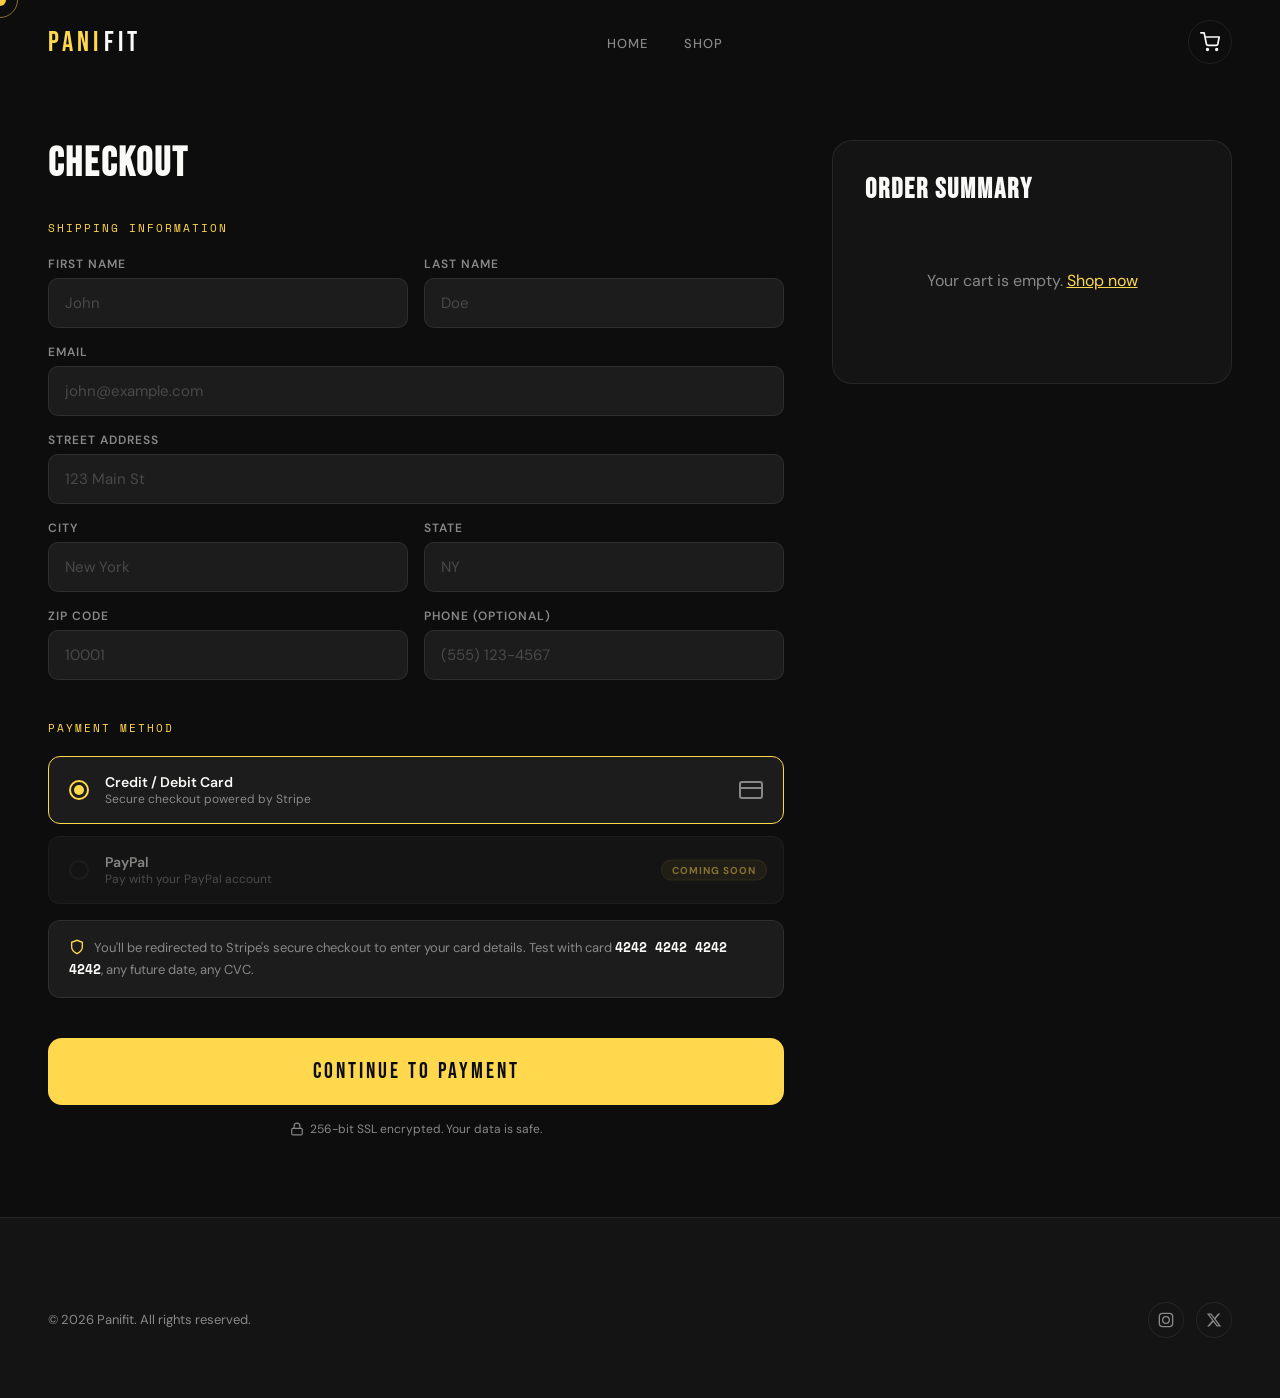
==== checkout.html @ b4289f9d "Commit" ====
<!DOCTYPE html>
<html lang="en">
<head>
  <meta charset="UTF-8" />
  <meta name="viewport" content="width=device-width, initial-scale=1.0" />
  <title>Checkout — Panifit</title>
  <link rel="stylesheet" href="style.css" />
  <link rel="icon" href="data:image/svg+xml,<svg xmlns='http://www.w3.org/2000/svg' viewBox='0 0 100 100'><rect x='15' y='15' width='70' height='70' rx='18' fill='%23FFD84D' opacity='0.9'/><rect x='25' y='25' width='50' height='50' rx='12' fill='none' stroke='white' stroke-width='3' opacity='0.5'/></svg>">
</head>
<body>

  <div class="cursor" id="cursor"></div>
  <div class="cursor-ring" id="cursorRing"></div>

  <!-- TOAST -->
  <div class="toast" id="toast">
    <svg viewBox="0 0 24 24" fill="none" stroke="currentColor" stroke-width="2" stroke-linecap="round"><path d="M20 6L9 17l-5-5"/></svg>
    <span id="toastMsg">Updated</span>
  </div>

  <!-- NAV -->
  <nav id="navbar" class="scrolled">
    <a class="nav-logo" href="index.html">PANI<span>FIT</span></a>
    <ul class="nav-links" id="navLinks">
      <li><a href="index.html">Home</a></li>
      <li><a href="products.html">Shop</a></li>
    </ul>
    <div class="nav-right">
      <button class="nav-cart-btn" onclick="toggleCart()" aria-label="Open cart">
        <svg viewBox="0 0 24 24" fill="none" stroke="currentColor" stroke-width="2" stroke-linecap="round" stroke-linejoin="round"><circle cx="9" cy="21" r="1"/><circle cx="20" cy="21" r="1"/><path d="M1 1h4l2.68 13.39a2 2 0 002 1.61h9.72a2 2 0 002-1.61L23 6H6"/></svg>
        <span class="nav-cart-count" id="cartCount">0</span>
      </button>
      <button class="nav-hamburger" onclick="toggleMenu()" aria-label="Toggle menu">
        <span></span><span></span><span></span>
      </button>
    </div>
  </nav>

  <!-- CART DRAWER -->
  <div class="cart-overlay" id="cartOverlay">
    <div class="cart-drawer" id="cartDrawer">
      <div class="cart-header">
        <h2>Your Cart</h2>
        <button class="cart-close" onclick="toggleCart()" aria-label="Close cart">&times;</button>
      </div>
      <div id="cartItems"></div>
      <div class="cart-footer" id="cartFooter"></div>
    </div>
  </div>

  <!-- CHECKOUT -->
  <div class="checkout-layout">
    <!-- LEFT: FORM -->
    <div class="checkout-form">
      <h2>Checkout</h2>

      <!-- Canceled notice -->
      <div id="cancelNotice" style="display:none; background:rgba(255,85,85,0.08); border:1px solid rgba(255,85,85,0.2); border-radius:12px; padding:16px 20px; margin-bottom:24px; color:#ff8888; font-size:14px;">
        Payment was canceled. You can try again below.
      </div>

      <form id="checkoutForm" onsubmit="handleCheckout(event)">
        <!-- SHIPPING INFO -->
        <div class="form-section">
          <div class="form-section-title">Shipping Information</div>
          <div class="form-row">
            <div class="form-group">
              <label for="firstName">First Name</label>
              <input type="text" id="firstName" name="firstName" required placeholder="John" />
            </div>
            <div class="form-group">
              <label for="lastName">Last Name</label>
              <input type="text" id="lastName" name="lastName" required placeholder="Doe" />
            </div>
          </div>
          <div class="form-row full">
            <div class="form-group">
              <label for="email">Email</label>
              <input type="email" id="email" name="email" required placeholder="john@example.com" />
            </div>
          </div>
          <div class="form-row full">
            <div class="form-group">
              <label for="address">Street Address</label>
              <input type="text" id="address" name="address" required placeholder="123 Main St" />
            </div>
          </div>
          <div class="form-row">
            <div class="form-group">
              <label for="city">City</label>
              <input type="text" id="city" name="city" required placeholder="New York" />
            </div>
            <div class="form-group">
              <label for="state">State</label>
              <input type="text" id="state" name="state" required placeholder="NY" />
            </div>
          </div>
          <div class="form-row">
            <div class="form-group">
              <label for="zip">ZIP Code</label>
              <input type="text" id="zip" name="zip" required placeholder="10001" pattern="[0-9]{5}" />
            </div>
            <div class="form-group">
              <label for="phone">Phone (Optional)</label>
              <input type="tel" id="phone" name="phone" placeholder="(555) 123-4567" />
            </div>
          </div>
        </div>

        <!-- PAYMENT METHOD -->
        <div class="form-section">
          <div class="form-section-title">Payment Method</div>
          <div class="payment-methods">
            <label class="payment-method active">
              <input type="radio" name="payment" value="stripe" checked />
              <div class="payment-radio"></div>
              <div>
                <div class="payment-method-label">Credit / Debit Card</div>
                <div class="payment-method-desc">Secure checkout powered by Stripe</div>
              </div>
              <svg style="margin-left:auto; width:24px; height:24px; color:var(--gray);" viewBox="0 0 24 24" fill="none" stroke="currentColor" stroke-width="2" stroke-linecap="round"><rect x="1" y="4" width="22" height="16" rx="2"/><path d="M1 10h22"/></svg>
            </label>
            <label class="payment-method" style="opacity:0.5; pointer-events:none;">
              <input type="radio" name="payment" value="paypal" disabled />
              <div class="payment-radio"></div>
              <div>
                <div class="payment-method-label">PayPal</div>
                <div class="payment-method-desc">Pay with your PayPal account</div>
              </div>
              <span class="payment-soon">COMING SOON</span>
            </label>
          </div>

          <div style="margin-top:16px; padding:16px 20px; background:var(--dark2); border:1px solid var(--border); border-radius:12px;">
            <p style="color:var(--gray); font-size:13px; line-height:1.6; margin:0;">
              <svg viewBox="0 0 24 24" fill="none" stroke="currentColor" stroke-width="2" style="width:16px; height:16px; vertical-align:-3px; margin-right:6px; color:var(--yellow);"><path d="M12 22s8-4 8-10V5l-8-3-8 3v7c0 6 8 10 8 10z"/></svg>
              You'll be redirected to Stripe's secure checkout to enter your card details. Test with card <strong style="color:var(--white); font-family:'Space Mono',monospace;">4242 4242 4242 4242</strong>, any future date, any CVC.
            </p>
          </div>

          <div id="checkout-error" style="color: #ff5555; font-size: 13px; margin-top: 12px; display:none;"></div>
        </div>

        <button type="submit" class="checkout-submit" id="submitBtn">
          <span>Continue to Payment</span>
          <div class="spinner"></div>
        </button>
        <p style="text-align:center; color:var(--gray); font-size:12px; margin-top:16px; display:flex; align-items:center; justify-content:center; gap:6px;">
          <svg viewBox="0 0 24 24" fill="none" stroke="currentColor" stroke-width="2" style="width:14px;height:14px;"><rect x="3" y="11" width="18" height="11" rx="2"/><path d="M7 11V7a5 5 0 0110 0v4"/></svg>
          256-bit SSL encrypted. Your data is safe.
        </p>
      </form>
    </div>

    <!-- RIGHT: ORDER SUMMARY -->
    <div class="order-summary" id="orderSummary">
      <h3>Order Summary</h3>
      <div id="summaryItems"></div>
      <div class="summary-totals" id="summaryTotals"></div>
    </div>
  </div>

  <!-- FOOTER -->
  <footer>
    <div class="footer-bottom" style="border-top:none;">
      <p>&copy; 2026 Panifit. All rights reserved.</p>
      <div class="footer-socials">
        <a href="#" aria-label="Instagram"><svg viewBox="0 0 24 24" fill="none" stroke="currentColor" stroke-width="2" stroke-linecap="round"><rect x="2" y="2" width="20" height="20" rx="5"/><circle cx="12" cy="12" r="5"/></svg></a>
        <a href="#" aria-label="X/Twitter"><svg viewBox="0 0 24 24" fill="currentColor"><path d="M18.244 2.25h3.308l-7.227 8.26 8.502 11.24H16.17l-5.214-6.817L4.99 21.75H1.68l7.73-8.835L1.254 2.25H8.08l4.713 6.231zm-1.161 17.52h1.833L7.084 4.126H5.117z"/></svg></a>
      </div>
    </div>
  </footer>

  <script src="app.js"></script>
  <script>
    // Show cancel notice if returned from Stripe
    if (new URLSearchParams(window.location.search).get('canceled') === '1') {
      document.getElementById('cancelNotice').style.display = 'block';
    }

    // ===== RENDER ORDER SUMMARY =====
    function renderOrderSummary() {
      const cart = getCart();
      const itemsEl = document.getElementById('summaryItems');
      const totalsEl = document.getElementById('summaryTotals');

      if (cart.length === 0) {
        itemsEl.innerHTML = '<p style="color:var(--gray); text-align:center; padding:40px 0;">Your cart is empty. <a href="products.html" style="color:var(--yellow);">Shop now</a></p>';
        totalsEl.innerHTML = '';
        return;
      }

      const cubeIcon = '<svg viewBox="0 0 24 24" fill="none" stroke="currentColor" stroke-width="2"><rect x="4" y="4" width="16" height="16" rx="4"/><path d="M4 12h16" opacity="0.3"/><path d="M12 4v16" opacity="0.3"/></svg>';

      itemsEl.innerHTML = cart.map(item => `
        <div class="summary-item">
          <div class="summary-item-img">${cubeIcon}</div>
          <div>
            <div class="summary-item-name">${item.name}</div>
            <div class="summary-item-detail">${item.detail} x${item.qty}</div>
          </div>
          <div class="summary-item-price">$${(item.price * item.qty).toFixed(2)}</div>
        </div>
      `).join('');

      const subtotal = cart.reduce((sum, item) => sum + item.price * item.qty, 0);
      const shipping = subtotal >= 30 ? 0 : 5.99;
      const total = subtotal + shipping;

      totalsEl.innerHTML = `
        <div class="summary-row">
          <span>Subtotal</span>
          <span>$${subtotal.toFixed(2)}</span>
        </div>
        <div class="summary-row">
          <span>Shipping</span>
          <span>${shipping === 0 ? 'FREE' : '$' + shipping.toFixed(2)}</span>
        </div>
        <div class="summary-row total">
          <span>Total</span>
          <span class="summary-row-value">$${total.toFixed(2)}</span>
        </div>
      `;
    }

    // ===== HANDLE CHECKOUT — Redirect to Stripe =====
    async function handleCheckout(e) {
      e.preventDefault();

      const cart = getCart();
      if (cart.length === 0) {
        showToast('Your cart is empty');
        return;
      }

      const btn = document.getElementById('submitBtn');
      const errorEl = document.getElementById('checkout-error');
      btn.disabled = true;
      btn.classList.add('loading');
      errorEl.style.display = 'none';

      const formData = {
        firstName: document.getElementById('firstName').value,
        lastName: document.getElementById('lastName').value,
        email: document.getElementById('email').value,
        address: document.getElementById('address').value,
        city: document.getElementById('city').value,
        state: document.getElementById('state').value,
        zip: document.getElementById('zip').value,
        phone: document.getElementById('phone').value,
        cart: cart
      };

      // Save shipping info for the success page
      localStorage.setItem('panifit_shipping', JSON.stringify(formData));

      try {
        const response = await fetch('api/create-checkout.php', {
          method: 'POST',
          headers: { 'Content-Type': 'application/json' },
          body: JSON.stringify(formData)
        });

        const data = await response.json();

        if (data.error) {
          errorEl.textContent = data.error;
          errorEl.style.display = 'block';
          btn.disabled = false;
          btn.classList.remove('loading');
          return;
        }

        if (data.url) {
          // Save order ID, then redirect to Stripe Checkout
          localStorage.setItem('panifit_pending_order', JSON.stringify({
            orderId: data.orderId,
            sessionId: data.sessionId,
            total: cart.reduce((s, i) => s + i.price * i.qty, 0),
          }));
          window.location.href = data.url;
        } else {
          throw new Error('No checkout URL returned');
        }
      } catch (err) {
        errorEl.textContent = 'Could not connect to payment server. Please try again.';
        errorEl.style.display = 'block';
        btn.disabled = false;
        btn.classList.remove('loading');
      }
    }

    // Init
    renderOrderSummary();
  </script>
</body>
</html>
---- style.css ----
@import url('https://fonts.googleapis.com/css2?family=Bebas+Neue&family=DM+Sans:ital,wght@0,300;0,400;0,500;0,700;1,300&family=Space+Mono:wght@400;700&display=swap');

:root {
  --yellow: #FFD84D;
  --yellow-dark: #e6c030;
  --yellow-glow: rgba(255, 216, 77, 0.3);
  --black: #0D0D0D;
  --dark: #141414;
  --dark2: #1c1c1c;
  --white: #FAFAF8;
  --green: #7CEB6F;
  --gray: #888;
  --border: rgba(255,255,255,0.08);
  --radius: 14px;
}

*, *::before, *::after { box-sizing: border-box; margin: 0; padding: 0; }
html { scroll-behavior: smooth; }

body {
  font-family: 'DM Sans', sans-serif;
  background: var(--black);
  color: var(--white);
  overflow-x: hidden;
  cursor: none;
}

a { cursor: none; }
button { cursor: none; }
input, select, textarea { cursor: none; }

/* ============ CUSTOM CURSOR ============ */
.cursor {
  position: fixed;
  width: 12px; height: 12px;
  background: var(--yellow);
  border-radius: 50%;
  pointer-events: none;
  z-index: 99999;
  transform: translate(-50%, -50%);
  transition: width 0.2s, height 0.2s, opacity 0.2s;
  mix-blend-mode: difference;
}
.cursor-ring {
  position: fixed;
  width: 36px; height: 36px;
  border: 1.5px solid rgba(255, 216, 77, 0.5);
  border-radius: 50%;
  pointer-events: none;
  z-index: 99998;
  transform: translate(-50%, -50%);
  transition: all 0.12s ease;
}
body:hover .cursor { opacity: 1; }

/* ============ ICONS (SVG inline helper) ============ */
.icon {
  display: inline-flex;
  align-items: center;
  justify-content: center;
  flex-shrink: 0;
}
.icon svg {
  width: 100%;
  height: 100%;
}

/* ============ NAV ============ */
nav {
  position: fixed; top: 0; left: 0; right: 0;
  z-index: 1000;
  padding: 20px 48px;
  display: flex; align-items: center; justify-content: space-between;
  border-bottom: 1px solid transparent;
  transition: all 0.4s ease;
}
nav.scrolled {
  background: rgba(13,13,13,0.92);
  backdrop-filter: blur(20px);
  border-bottom-color: var(--border);
}
.nav-logo {
  font-family: 'Bebas Neue', sans-serif;
  font-size: 28px;
  letter-spacing: 4px;
  color: var(--yellow);
  text-decoration: none;
  display: flex;
  align-items: center;
  gap: 2px;
}
.nav-logo span { color: var(--white); }
.nav-links { display: flex; gap: 36px; list-style: none; align-items: center; }
.nav-links a {
  color: var(--gray);
  text-decoration: none;
  font-size: 13px;
  font-weight: 500;
  letter-spacing: 1px;
  text-transform: uppercase;
  transition: color 0.2s;
}
.nav-links a:hover { color: var(--white); }
.nav-cta {
  background: var(--yellow) !important;
  color: var(--black) !important;
  padding: 10px 24px !important;
  border-radius: 100px;
  font-weight: 700 !important;
  transition: background 0.2s, transform 0.2s !important;
}
.nav-cta:hover { background: var(--yellow-dark) !important; transform: scale(1.04); }
.nav-hamburger { display: none; flex-direction: column; gap: 5px; cursor: none; background: none; border: none; padding: 8px; }
.nav-hamburger span { display: block; width: 24px; height: 2px; background: var(--white); transition: 0.3s; }
.nav-right { display: flex; align-items: center; gap: 16px; }
.nav-cart-btn {
  position: relative;
  background: none;
  border: 1px solid var(--border);
  color: var(--white);
  width: 44px; height: 44px;
  border-radius: 50%;
  display: flex; align-items: center; justify-content: center;
  transition: all 0.2s;
}
.nav-cart-btn:hover { border-color: var(--yellow); color: var(--yellow); }
.nav-cart-btn svg { width: 20px; height: 20px; }
.nav-cart-count {
  position: absolute; top: -4px; right: -4px;
  width: 18px; height: 18px;
  background: var(--yellow); color: var(--black);
  border-radius: 50%; font-size: 10px; font-weight: 700;
  display: none; align-items: center; justify-content: center;
}
.nav-cart-count.visible { display: flex; }

/* ============ BUTTONS ============ */
.btn-primary {
  display: inline-flex; align-items: center; gap: 10px;
  background: var(--yellow);
  color: var(--black);
  font-family: 'DM Sans', sans-serif;
  font-weight: 700; font-size: 15px;
  padding: 16px 36px;
  border-radius: 100px;
  text-decoration: none;
  border: none;
  transition: transform 0.2s, box-shadow 0.2s;
  box-shadow: 0 0 40px rgba(255,216,77,0.25);
  margin-bottom: 101px;
}
.btn-primary:hover { transform: translateY(-2px); box-shadow: 0 8px 50px rgba(255,216,77,0.4); }
.btn-secondary {
  display: inline-flex; align-items: center; gap: 10px;
  color: var(--white); font-weight: 500; font-size: 15px;
  text-decoration: none;
  transition: color 0.2s;
}
.btn-secondary:hover { color: var(--yellow); }
.btn-arrow { font-size: 18px; transition: transform 0.2s; }
.btn-primary:hover .btn-arrow { transform: translateX(4px); }

/* ============ HERO ============ */
.hero {
  min-height: 100vh;
  display: flex; align-items: center;
  padding: 120px 48px 80px;
  position: relative;
  overflow: hidden;
}
.hero-bg {
  position: absolute; inset: 0;
  background: radial-gradient(ellipse 60% 80% at 70% 50%, rgba(255,216,77,0.06) 0%, transparent 70%),
              radial-gradient(ellipse 40% 60% at 20% 80%, rgba(124,235,111,0.03) 0%, transparent 60%);
}
.hero-grid {
  position: absolute; inset: 0;
  background-image: linear-gradient(var(--border) 1px, transparent 1px),
                    linear-gradient(90deg, var(--border) 1px, transparent 1px);
  background-size: 60px 60px;
  opacity: 0.3;
}
.hero-content { position: relative; z-index: 2; max-width: 640px; }
.hero-tag {
  display: inline-flex; align-items: center; gap: 8px;
  background: rgba(255,216,77,0.08);
  border: 1px solid rgba(255,216,77,0.15);
  border-radius: 100px;
  padding: 6px 16px;
  font-size: 12px; font-weight: 700;
  letter-spacing: 2px; text-transform: uppercase;
  color: var(--yellow);
  margin-bottom: 32px;
  animation: fadeUp 0.8s ease both;
}
.hero-tag .pulse-dot {
  width: 6px; height: 6px; border-radius: 50%;
  background: var(--yellow);
  animation: pulse 2s infinite;
}

@keyframes pulse { 0%,100%{opacity:1;} 50%{opacity:0.3;} }
@keyframes fadeUp { from{opacity:0;transform:translateY(30px);} to{opacity:1;transform:translateY(0);} }
@keyframes fadeIn { from{opacity:0;} to{opacity:1;} }

.hero h1 {
  font-family: 'Bebas Neue', sans-serif;
  font-size: clamp(72px, 9vw, 140px);
  line-height: 0.9;
  letter-spacing: 2px;
  margin-bottom: 28px;
  animation: fadeUp 0.8s 0.1s ease both;
}
.hero h1 em { color: var(--yellow); font-style: normal; }
.hero h1 .outline {
  -webkit-text-stroke: 2px var(--white);
  color: transparent;
}
.hero-sub {
  font-size: 17px; font-weight: 300; line-height: 1.7;
  color: rgba(250,250,248,0.6);
  max-width: 460px;
  margin-bottom: 44px;
  animation: fadeUp 0.8s 0.2s ease both;
}
.hero-actions {
  display: flex; align-items: center; gap: 20px; flex-wrap: wrap;
  animation: fadeUp 0.8s 0.3s ease both;
}

/* ============ HERO 3D SCENE (RIGHT SIDE) ============ */
.hero-scene {
  position: absolute; right: 0; top: 50%; transform: translateY(-50%);
  width: 50%; height: 100%;
  display: flex; align-items: center; justify-content: center;
  perspective: 900px;
  animation: fadeIn 1s 0.3s ease both;
}

.scene-glow {
  position: absolute;
  width: 500px; height: 500px;
  border-radius: 50%;
  background: radial-gradient(circle, rgba(255,216,77,0.15) 0%, rgba(255,216,77,0.05) 40%, transparent 70%);
  animation: glowPulse 4s ease-in-out infinite;
  filter: blur(40px);
}
@keyframes glowPulse { 0%,100%{transform:scale(1);opacity:1;} 50%{transform:scale(1.15);opacity:0.6;} }

.scene-glow-ring {
  position: absolute;
  width: 380px; height: 380px;
  border-radius: 50%;
  border: 1px solid rgba(255,216,77,0.08);
  animation: ringExpand 4s ease-in-out infinite;
}
.scene-glow-ring:nth-child(2) { width: 480px; height: 480px; animation-delay: 1s; }
.scene-glow-ring:nth-child(3) { width: 560px; height: 560px; animation-delay: 2s; }
@keyframes ringExpand {
  0%,100% { transform: scale(0.95); opacity: 0.5; }
  50% { transform: scale(1.05); opacity: 0.15; }
}

.cube-anchor {
  position: relative;
  width: 240px; height: 240px;
  transform-style: preserve-3d;
  animation: cubeFloat 5s ease-in-out infinite;
}
@keyframes cubeFloat {
  0%,100% { transform: translateY(0); }
  50% { transform: translateY(-24px); }
}

.cube-3d {
  width: 100%; height: 100%;
  position: relative;
  transform-style: preserve-3d;
  animation: cubeSpin 24s linear infinite;
}
@keyframes cubeSpin {
  from { transform: rotateX(-18deg) rotateY(0deg); }
  to   { transform: rotateX(-18deg) rotateY(360deg); }
}

.cube-face {
  position: absolute;
  width: 240px; height: 240px;
  border: 1px solid rgba(255,216,77,0.2);
  background: linear-gradient(135deg, rgba(255,216,77,0.08), rgba(255,216,77,0.02));
  backdrop-filter: blur(2px);
}
.cube-face::after {
  content: '';
  position: absolute; inset: 0;
  background: linear-gradient(135deg, rgba(255,255,255,0.08) 0%, transparent 60%);
}
.face-front  { transform: translateZ(120px); }
.face-back   { transform: translateZ(-120px) rotateY(180deg); }
.face-right  { transform: translateX(120px) rotateY(90deg); }
.face-left   { transform: translateX(-120px) rotateY(-90deg); }
.face-top    { transform: translateY(-120px) rotateX(90deg); }
.face-bottom { transform: translateY(120px) rotateX(-90deg); }

/* Lemon slice inside the 3D cube */
.cube-inner-lemon {
  position: absolute;
  top: 50%; left: 50%;
  transform: translate(-50%, -50%);
  width: 110px; height: 110px;
  filter: drop-shadow(0 0 30px rgba(255,216,77,0.5));
  animation: counterSpin 24s linear infinite, slicePulse 3s ease-in-out infinite;
}
@keyframes counterSpin {
  from { transform: translate(-50%,-50%) rotateY(0deg) rotateX(18deg); }
  to   { transform: translate(-50%,-50%) rotateY(-360deg) rotateX(18deg); }
}
@keyframes slicePulse {
  0%,100% { filter: drop-shadow(0 0 30px rgba(255,216,77,0.5)); }
  50%     { filter: drop-shadow(0 0 50px rgba(255,216,77,0.8)) brightness(1.1); }
}
.cube-inner-lemon svg { width: 100%; height: 100%; }

/* Condensation droplets on cube surface */
.cube-droplets {
  position: absolute;
  inset: 0;
  pointer-events: none;
  animation: counterSpin 24s linear infinite;
}
.cube-drop {
  position: absolute;
  width: 4px; height: 6px;
  background: rgba(255,255,255,0.35);
  border-radius: 50% 50% 50% 50% / 40% 40% 60% 60%;
  animation: dropSlide 4s ease-in infinite;
}
.cd-1 { top: 25%; left: 30%; animation-delay: 0s; width: 3px; height: 5px; }
.cd-2 { top: 15%; left: 55%; animation-delay: 1.2s; }
.cd-3 { top: 20%; right: 30%; animation-delay: 2.5s; width: 3px; height: 4px; }
.cd-4 { top: 35%; left: 40%; animation-delay: 0.8s; width: 5px; height: 7px; }
.cd-5 { top: 10%; left: 65%; animation-delay: 3s; width: 3px; height: 5px; }
.cd-6 { top: 30%; right: 25%; animation-delay: 1.8s; width: 2px; height: 4px; }
.cd-7 { top: 18%; left: 45%; animation-delay: 3.5s; }
@keyframes dropSlide {
  0%   { transform: translateY(0) scaleY(1); opacity: 0; }
  10%  { opacity: 0.6; }
  70%  { opacity: 0.4; transform: translateY(80px) scaleY(1.4); }
  85%  { opacity: 0.15; transform: translateY(100px) scaleY(0.8); }
  100% { opacity: 0; transform: translateY(110px) scaleY(0.5); }
}

/* Frost shimmer on cube edges */
.cube-frost {
  position: absolute;
  background: linear-gradient(90deg, transparent, rgba(255,255,255,0.12), rgba(255,255,255,0.03), transparent);
  pointer-events: none;
  animation: frostShimmer 5s ease-in-out infinite;
}
.frost-top {
  top: -2px; left: 10%; right: 10%; height: 3px;
  border-radius: 2px;
}
.frost-right {
  top: 10%; right: -2px; bottom: 10%; width: 3px;
  background: linear-gradient(180deg, transparent, rgba(255,255,255,0.1), rgba(255,255,255,0.03), transparent);
  border-radius: 2px;
  animation-delay: 2.5s;
}
@keyframes frostShimmer {
  0%,100% { opacity: 0.4; }
  50%     { opacity: 1; }
}

/* Floating mini cubes */
.float-cube {
  position: absolute;
  border: 1px solid rgba(255,216,77,0.18);
  background: linear-gradient(135deg, rgba(255,216,77,0.06), rgba(255,216,77,0.02));
  backdrop-filter: blur(1px);
  overflow: hidden;
}
.fc-inner-slice {
  position: absolute; inset: 20%;
  border-radius: 50%;
  border: 1px solid rgba(255,216,77,0.25);
  background: rgba(255,216,77,0.06);
}
.fc-inner-slice::before {
  content: '';
  position: absolute;
  top: 50%; left: 50%;
  width: 1px; height: 100%;
  background: rgba(255,216,77,0.2);
  transform: translate(-50%, -50%);
}
.fc-inner-slice::after {
  content: '';
  position: absolute;
  top: 50%; left: 50%;
  width: 100%; height: 1px;
  background: rgba(255,216,77,0.2);
  transform: translate(-50%, -50%);
}
.fc-1 {
  width: 50px; height: 50px; border-radius: 10px;
  top: 8%; right: 12%;
  animation: floatA 7s ease-in-out infinite;
}
.fc-2 {
  width: 35px; height: 35px; border-radius: 8px;
  bottom: 18%; left: 8%;
  animation: floatB 9s ease-in-out infinite;
}
.fc-3 {
  width: 28px; height: 28px; border-radius: 6px;
  top: 55%; right: 5%;
  animation: floatC 6s ease-in-out infinite;
}
.fc-4 {
  width: 20px; height: 20px; border-radius: 5px;
  top: 20%; left: 18%;
  animation: floatA 8s ease-in-out infinite reverse;
}
@keyframes floatA { 0%,100%{transform:translateY(0) rotate(12deg);} 50%{transform:translateY(-30px) rotate(-5deg);} }
@keyframes floatB { 0%,100%{transform:translateY(0) rotate(-8deg);} 50%{transform:translateY(-20px) rotate(10deg);} }
@keyframes floatC { 0%,100%{transform:translateY(0) rotate(20deg);} 50%{transform:translateY(-15px) rotate(-3deg);} }

/* Juice drips falling from the cube */
.juice-drips {
  position: absolute;
  top: 55%; left: 40%; width: 20%;
  pointer-events: none;
}
.juice-drip {
  position: absolute;
  width: 6px;
  background: linear-gradient(180deg, rgba(255,216,77,0.6), rgba(255,216,77,0.1));
  border-radius: 0 0 50% 50%;
  animation: juiceFall 3.5s ease-in infinite;
}
.jd-1 { left: 20%; height: 20px; animation-delay: 0s; }
.jd-2 { left: 55%; height: 14px; animation-delay: 1.2s; width: 4px; }
.jd-3 { left: 80%; height: 10px; animation-delay: 2.4s; width: 5px; }
@keyframes juiceFall {
  0%   { transform: translateY(0) scaleY(0.5); opacity: 0; }
  10%  { transform: translateY(0) scaleY(1); opacity: 0.8; }
  60%  { opacity: 0.5; }
  100% { transform: translateY(140px) scaleY(1.5); opacity: 0; }
}

/* Particles */
.scene-particles {
  position: absolute; inset: 0;
  pointer-events: none;
}
.s-particle {
  position: absolute;
  width: 4px; height: 4px;
  background: var(--yellow);
  border-radius: 50%;
  opacity: 0;
  animation: particleRise 4s ease-in infinite;
}
.s-particle:nth-child(1) { left: 35%; bottom: 10%; animation-delay: 0s; }
.s-particle:nth-child(2) { left: 50%; bottom: 5%; animation-delay: 0.8s; width: 3px; height: 3px; }
.s-particle:nth-child(3) { left: 65%; bottom: 12%; animation-delay: 1.6s; }
.s-particle:nth-child(4) { left: 40%; bottom: 8%; animation-delay: 2.4s; width: 2px; height: 2px; }
.s-particle:nth-child(5) { left: 58%; bottom: 15%; animation-delay: 3.2s; width: 3px; height: 3px; }
.s-particle:nth-child(6) { left: 45%; bottom: 6%; animation-delay: 1.2s; width: 5px; height: 5px; }
.s-particle:nth-child(7) { left: 55%; bottom: 18%; animation-delay: 2s; }
.s-particle:nth-child(8) { left: 38%; bottom: 3%; animation-delay: 0.4s; width: 2px; height: 2px; }
@keyframes particleRise {
  0%   { transform: translateY(0) scale(0); opacity: 0; }
  10%  { opacity: 0.8; transform: translateY(0) scale(1); }
  90%  { opacity: 0.2; }
  100% { transform: translateY(-300px) scale(0.5); opacity: 0; }
}

/* Scan lines */
.scene-scanline {
  position: absolute;
  width: 300px; height: 1px;
  background: linear-gradient(90deg, transparent, rgba(255,216,77,0.15), transparent);
  left: 50%; transform: translateX(-50%);
  animation: scanMove 6s ease-in-out infinite;
}
.scene-scanline:nth-child(1) { animation-delay: 0s; }
.scene-scanline:nth-child(2) { animation-delay: 3s; }
@keyframes scanMove {
  0%   { top: 20%; opacity: 0; }
  20%  { opacity: 0.6; }
  80%  { opacity: 0.6; }
  100% { top: 80%; opacity: 0; }
}

/* Hero stats */
.hero-stats {
  position: absolute; bottom: 48px; left: 48px; right: 48px;
  display: flex; gap: 48px;
  animation: fadeUp 0.8s 0.5s ease both;
  z-index: 2;
}
.stat { border-left: 1px solid var(--border); padding-left: 24px; }
.stat-num { font-family: 'Bebas Neue', sans-serif; font-size: 36px; color: var(--yellow); letter-spacing: 2px; }
.stat-label { font-size: 12px; color: var(--gray); letter-spacing: 1px; text-transform: uppercase; }

/* ============ SECTION COMMONS ============ */
section { padding: 120px 48px; }
.section-tag {
  font-family: 'Space Mono', monospace;
  font-size: 11px; letter-spacing: 3px; text-transform: uppercase;
  color: var(--yellow); margin-bottom: 16px;
}
.section-title {
  font-family: 'Bebas Neue', sans-serif;
  font-size: clamp(48px, 6vw, 80px);
  line-height: 1; letter-spacing: 1px;
  margin-bottom: 20px;
}
.section-sub { font-size: 16px; color: var(--gray); line-height: 1.7; max-width: 480px; }

/* ============ MARQUEE ============ */
.marquee-section {
  padding: 0;
  border-top: 1px solid var(--border);
  border-bottom: 1px solid var(--border);
  overflow: hidden;
  background: var(--dark);
}
.marquee-track {
  display: flex; gap: 0;
  animation: marquee 25s linear infinite;
  width: max-content;
}
.marquee-item {
  display: flex; align-items: center; gap: 16px;
  padding: 18px 44px;
  font-family: 'Bebas Neue', sans-serif;
  font-size: 18px; letter-spacing: 3px;
  color: var(--gray);
  border-right: 1px solid var(--border);
  white-space: nowrap;
}
.marquee-item .m-icon { width: 18px; height: 18px; color: var(--yellow); flex-shrink: 0; }
.marquee-item span { color: var(--yellow); }
@keyframes marquee { from{transform:translateX(0);} to{transform:translateX(-50%);} }

/* ============ EXPLAIN SECTION ============ */
.explain-grid {
  display: grid; grid-template-columns: 1fr 1fr;
  gap: 80px; align-items: center;
}
.explain-visual {
  position: relative; height: 500px;
  border-radius: 24px; overflow: hidden;
  background: linear-gradient(145deg, var(--dark2), var(--dark));
  border: 1px solid var(--border);
}
.explain-cube-scene {
  position: absolute; inset: 0;
  display: flex; align-items: center; justify-content: center;
  perspective: 600px;
}
.explain-cube {
  width: 160px; height: 160px;
  border-radius: 28px;
  background: linear-gradient(135deg, rgba(255,216,77,0.9), rgba(255,200,30,0.7));
  box-shadow: 0 40px 80px rgba(255,216,77,0.25), inset 0 0 40px rgba(255,255,255,0.2);
  position: relative;
  animation: cubeFloat 4s ease-in-out infinite;
  display: flex; align-items: center; justify-content: center;
}
.explain-cube svg { width: 60px; height: 60px; color: var(--black); opacity: 0.7; }
.explain-cube::before {
  content: '';
  position: absolute; inset: 14px;
  border-radius: 18px;
  border: 1px solid rgba(255,255,255,0.4);
  background: linear-gradient(135deg, rgba(255,255,255,0.3), transparent 60%);
}
.explain-drops {
  position: absolute; bottom: 40px; left: 50%; transform: translateX(-50%);
  display: flex; gap: 8px;
}
.drop {
  width: 12px; height: 16px;
  background: rgba(255,216,77,0.5);
  border-radius: 50% 50% 50% 50% / 60% 60% 40% 40%;
  animation: drip 2s ease-in-out infinite;
}
.drop:nth-child(2) { animation-delay: 0.3s; }
.drop:nth-child(3) { animation-delay: 0.6s; }
@keyframes drip { 0%,100%{transform:scaleY(1);opacity:0.5;} 50%{transform:scaleY(1.3);opacity:1;} }
.explain-label {
  position: absolute; top: 24px; left: 24px;
  background: rgba(255,216,77,0.08);
  border: 1px solid rgba(255,216,77,0.15);
  padding: 8px 16px; border-radius: 100px;
  font-size: 12px; font-weight: 700; color: var(--yellow);
  letter-spacing: 1px;
}
.explain-features { list-style: none; margin-top: 40px; }
.explain-features li {
  display: flex; align-items: flex-start; gap: 16px;
  padding: 20px 0;
  border-bottom: 1px solid var(--border);
}
.explain-features li:last-child { border-bottom: none; }
.feat-icon {
  width: 40px; height: 40px; border-radius: 12px;
  background: rgba(255,216,77,0.08);
  display: flex; align-items: center; justify-content: center;
  flex-shrink: 0;
  color: var(--yellow);
}
.feat-icon svg { width: 20px; height: 20px; }
.feat-title { font-weight: 700; font-size: 15px; margin-bottom: 4px; }
.feat-desc { font-size: 13px; color: var(--gray); line-height: 1.5; }

/* ============ HOW IT WORKS ============ */
.how-section { background: var(--dark); }
.steps-grid {
  display: grid; grid-template-columns: repeat(3, 1fr);
  gap: 2px; margin-top: 72px;
}
.step {
  padding: 48px 40px;
  background: var(--dark2);
  position: relative; overflow: hidden;
  transition: background 0.3s;
}
.step:hover { background: #222; }
.step-num {
  font-family: 'Bebas Neue', sans-serif;
  font-size: 100px;
  color: rgba(255,216,77,0.06);
  position: absolute; top: -10px; right: 20px;
  line-height: 1;
  transition: color 0.3s;
}
.step:hover .step-num { color: rgba(255,216,77,0.1); }
.step-icon { width: 48px; height: 48px; margin-bottom: 24px; color: var(--yellow); }
.step-icon svg { width: 100%; height: 100%; }
.step-title { font-family: 'Bebas Neue', sans-serif; font-size: 32px; letter-spacing: 1px; margin-bottom: 12px; }
.step-desc { font-size: 14px; color: var(--gray); line-height: 1.7; }
.step-connector {
  position: absolute; right: -1px; top: 50%;
  width: 20px; height: 2px;
  background: var(--yellow);
  transform: translateY(-50%);
}

/* ============ BENEFITS ============ */
.benefits-grid {
  display: grid; grid-template-columns: repeat(2, 1fr);
  gap: 24px; margin-top: 72px;
}
.benefit-card {
  padding: 40px;
  border: 1px solid var(--border);
  border-radius: 20px;
  background: var(--dark);
  position: relative; overflow: hidden;
  transition: border-color 0.3s, transform 0.3s;
}
.benefit-card:hover { border-color: rgba(255,216,77,0.25); transform: translateY(-4px); }
.benefit-card::before {
  content: '';
  position: absolute; top: 0; left: 0; right: 0; height: 2px;
  background: linear-gradient(90deg, var(--yellow), transparent);
  opacity: 0; transition: opacity 0.3s;
}
.benefit-card:hover::before { opacity: 1; }
.benefit-icon { width: 40px; height: 40px; margin-bottom: 20px; color: var(--yellow); }
.benefit-icon svg { width: 100%; height: 100%; }
.benefit-title { font-family: 'Bebas Neue', sans-serif; font-size: 28px; letter-spacing: 1px; margin-bottom: 10px; }
.benefit-desc { font-size: 14px; color: var(--gray); line-height: 1.7; }
.benefit-badge {
  position: absolute; top: 24px; right: 24px;
  background: rgba(124,235,111,0.08);
  border: 1px solid rgba(124,235,111,0.15);
  color: var(--green);
  font-size: 11px; font-weight: 700;
  padding: 4px 12px; border-radius: 100px; letter-spacing: 1px;
}

/* ============ LIFESTYLE / AUDIENCE ============ */
.lifestyle-section {
  background: linear-gradient(180deg, var(--black) 0%, var(--dark) 100%);
  text-align: center;
}
.audience-grid {
  display: grid; grid-template-columns: repeat(4, 1fr);
  gap: 16px; margin-top: 72px;
}
.audience-card {
  padding: 32px 20px;
  border: 1px solid var(--border);
  border-radius: 16px;
  background: var(--dark2);
  text-align: center;
  transition: all 0.3s;
}
.audience-card:hover {
  border-color: rgba(255,216,77,0.25);
  background: rgba(255,216,77,0.03);
  transform: translateY(-6px);
}
.audience-icon { width: 40px; height: 40px; margin: 0 auto 16px; color: var(--yellow); }
.audience-icon svg { width: 100%; height: 100%; }
.audience-label { font-weight: 600; font-size: 15px; }

/* ============ TESTIMONIALS ============ */
.testimonials-section { background: var(--dark); }
.testimonials-grid {
  display: grid; grid-template-columns: repeat(3, 1fr);
  gap: 24px; margin-top: 72px;
}
.testimonial {
  padding: 36px;
  border: 1px solid var(--border);
  border-radius: 20px;
  background: var(--dark2);
  transition: border-color 0.3s;
}
.testimonial:hover { border-color: rgba(255,216,77,0.15); }
.testimonial-stars { display: flex; gap: 2px; margin-bottom: 20px; color: var(--yellow); }
.testimonial-stars svg { width: 16px; height: 16px; }
.testimonial-text { font-size: 15px; line-height: 1.7; margin-bottom: 24px; color: rgba(250,250,248,0.85); }
.testimonial-author { display: flex; align-items: center; gap: 14px; }
.author-avatar {
  width: 44px; height: 44px; border-radius: 50%;
  background: linear-gradient(135deg, var(--yellow), var(--yellow-dark));
  display: flex; align-items: center; justify-content: center;
  font-weight: 700; font-size: 16px; color: var(--black);
}
.author-name { font-weight: 700; font-size: 14px; }
.author-role { font-size: 12px; color: var(--gray); }

/* ============ CTA SECTION ============ */
.cta-section {
  text-align: center;
  padding: 160px 48px;
  position: relative; overflow: hidden;
}
.cta-section::before {
  content: '';
  position: absolute; inset: 0;
  background: radial-gradient(ellipse 60% 80% at 50% 50%, rgba(255,216,77,0.06) 0%, transparent 70%);
}
.cta-section .section-title { font-size: clamp(60px, 8vw, 110px); }
.cta-section .section-title em { color: var(--yellow); font-style: normal; }
.cta-section .section-sub { max-width: 520px; margin: 0 auto 48px; text-align: center; }
.cta-actions { display: flex; justify-content: center; gap: 20px; flex-wrap: wrap; }

/* ============ FAQ ============ */
.faq-section { background: var(--dark); }
.faq-grid { max-width: 720px; margin-top: 48px; }
.faq-item {
  border-bottom: 1px solid var(--border);
}
.faq-question {
  width: 100%;
  padding: 24px 0;
  display: flex; align-items: center; justify-content: space-between;
  background: none; border: none;
  color: var(--white);
  font-family: 'DM Sans', sans-serif;
  font-size: 16px; font-weight: 600;
  text-align: left;
  transition: color 0.2s;
}
.faq-question:hover { color: var(--yellow); }
.faq-question .faq-toggle {
  width: 24px; height: 24px;
  color: var(--gray);
  transition: transform 0.3s, color 0.3s;
  flex-shrink: 0;
}
.faq-item.open .faq-toggle { transform: rotate(45deg); color: var(--yellow); }
.faq-answer {
  max-height: 0; overflow: hidden;
  transition: max-height 0.3s ease, padding 0.3s ease;
}
.faq-item.open .faq-answer { max-height: 200px; padding-bottom: 24px; }
.faq-answer p { font-size: 14px; color: var(--gray); line-height: 1.7; }

/* ============ FOOTER ============ */
footer {
  padding: 60px 48px;
  border-top: 1px solid var(--border);
  background: var(--dark);
}
.footer-grid {
  display: grid; grid-template-columns: 2fr 1fr 1fr 1fr;
  gap: 48px; margin-bottom: 48px;
}
.footer-brand-desc { color: var(--gray); font-size: 14px; line-height: 1.7; margin-top: 16px; max-width: 280px; }
.footer-heading { font-family: 'Space Mono', monospace; font-size: 11px; letter-spacing: 2px; text-transform: uppercase; color: var(--yellow); margin-bottom: 20px; }
.footer-links { list-style: none; }
.footer-links li { margin-bottom: 12px; }
.footer-links a { color: var(--gray); text-decoration: none; font-size: 14px; transition: color 0.2s; }
.footer-links a:hover { color: var(--white); }
.footer-bottom {
  display: flex; align-items: center; justify-content: space-between;
  border-top: 1px solid var(--border); padding-top: 24px;
}
.footer-bottom p { font-size: 13px; color: var(--gray); }
.footer-socials { display: flex; gap: 12px; }
.footer-socials a {
  width: 36px; height: 36px; border-radius: 50%;
  border: 1px solid var(--border);
  display: flex; align-items: center; justify-content: center;
  color: var(--gray); text-decoration: none;
  transition: all 0.2s;
}
.footer-socials a:hover { border-color: var(--yellow); color: var(--yellow); }
.footer-socials a svg { width: 16px; height: 16px; }

/* ============ PRODUCTS PAGE ============ */
.page-header {
  padding: 140px 48px 60px;
  text-align: center;
  position: relative;
}
.page-header::before {
  content: '';
  position: absolute; inset: 0;
  background: radial-gradient(ellipse 50% 70% at 50% 80%, rgba(255,216,77,0.05) 0%, transparent 70%);
}

.product-filters {
  display: flex; justify-content: center; gap: 8px;
  margin-bottom: 48px;
}
.filter-btn {
  padding: 10px 24px;
  border: 1px solid var(--border);
  border-radius: 100px;
  background: transparent;
  color: var(--gray);
  font-family: 'DM Sans', sans-serif;
  font-size: 13px; font-weight: 600;
  letter-spacing: 1px; text-transform: uppercase;
  transition: all 0.2s;
}
.filter-btn:hover { border-color: rgba(255,216,77,0.3); color: var(--white); }
.filter-btn.active { background: var(--yellow); color: var(--black); border-color: var(--yellow); }

.products-grid {
  display: grid;
  grid-template-columns: repeat(auto-fill, minmax(300px, 1fr));
  gap: 24px;
  padding: 0 48px 120px;
}

.product-card {
  border: 1px solid var(--border);
  border-radius: 20px;
  background: var(--dark);
  overflow: hidden;
  transition: border-color 0.3s, transform 0.3s;
}
.product-card:hover { border-color: rgba(255,216,77,0.2); transform: translateY(-4px); }
.product-card-image {
  height: 220px;
  background: var(--dark2);
  display: flex; align-items: center; justify-content: center;
  position: relative;
  overflow: hidden;
}
.product-card-image::before {
  content: '';
  position: absolute; inset: 0;
  background: radial-gradient(circle at 50% 50%, rgba(255,216,77,0.08), transparent 60%);
}
.product-card-image .card-cube {
  width: 80px; height: 80px;
  border-radius: 18px;
  background: linear-gradient(135deg, rgba(255,216,77,0.85), rgba(255,200,30,0.65));
  box-shadow: 0 20px 50px rgba(255,216,77,0.2);
  display: flex; align-items: center; justify-content: center;
  animation: cubeFloat 4s ease-in-out infinite;
}
.product-card-image .card-cube svg { width: 36px; height: 36px; color: var(--black); opacity: 0.6; }
.product-card-badge {
  position: absolute; top: 16px; left: 16px;
  background: rgba(124,235,111,0.1);
  border: 1px solid rgba(124,235,111,0.2);
  color: var(--green);
  font-size: 10px; font-weight: 700;
  padding: 4px 10px; border-radius: 100px; letter-spacing: 1px;
}
.product-card-badge.sub-badge {
  background: rgba(255,216,77,0.1);
  border-color: rgba(255,216,77,0.2);
  color: var(--yellow);
}
.product-card-info { padding: 24px; }
.product-card-name { font-family: 'Bebas Neue', sans-serif; font-size: 24px; letter-spacing: 1px; margin-bottom: 4px; }
.product-card-desc { font-size: 13px; color: var(--gray); margin-bottom: 16px; line-height: 1.5; }
.product-card-bottom { display: flex; align-items: center; justify-content: space-between; }
.product-card-price { font-family: 'Bebas Neue', sans-serif; font-size: 28px; color: var(--yellow); letter-spacing: 1px; }
.product-card-price small { font-size: 13px; color: var(--gray); font-family: 'DM Sans', sans-serif; letter-spacing: 0; }
.card-add-btn {
  width: 44px; height: 44px;
  border-radius: 50%;
  background: var(--yellow);
  border: none;
  color: var(--black);
  display: flex; align-items: center; justify-content: center;
  transition: transform 0.2s, box-shadow 0.2s;
}
.card-add-btn:hover { transform: scale(1.1); box-shadow: 0 4px 20px rgba(255,216,77,0.4); }
.card-add-btn svg { width: 20px; height: 20px; }

/* Subscription toggle */
.sub-toggle-wrap {
  display: flex; align-items: center; justify-content: center; gap: 16px;
  margin-bottom: 12px;
}
.sub-toggle-label { font-size: 14px; color: var(--gray); }
.sub-toggle-label.active { color: var(--white); font-weight: 600; }
.sub-toggle {
  width: 52px; height: 28px;
  background: var(--dark2);
  border: 1px solid var(--border);
  border-radius: 100px;
  position: relative;
  transition: all 0.3s;
}
.sub-toggle::after {
  content: '';
  position: absolute; top: 3px; left: 3px;
  width: 20px; height: 20px;
  border-radius: 50%;
  background: var(--gray);
  transition: all 0.3s;
}
.sub-toggle.active { background: rgba(255,216,77,0.2); border-color: rgba(255,216,77,0.3); }
.sub-toggle.active::after { left: 27px; background: var(--yellow); }
.sub-save-badge {
  background: rgba(124,235,111,0.1);
  border: 1px solid rgba(124,235,111,0.15);
  color: var(--green);
  font-size: 11px; font-weight: 700;
  padding: 4px 10px; border-radius: 100px;
}

/* ============ CHECKOUT PAGE ============ */
.checkout-layout {
  display: grid;
  grid-template-columns: 1fr 400px;
  gap: 48px;
  padding: 140px 48px 80px;
  align-items: start;
}
.checkout-form h2 {
  font-family: 'Bebas Neue', sans-serif;
  font-size: 40px; letter-spacing: 2px;
  margin-bottom: 32px;
}
.form-section { margin-bottom: 40px; }
.form-section-title {
  font-family: 'Space Mono', monospace;
  font-size: 11px; letter-spacing: 2px; text-transform: uppercase;
  color: var(--yellow); margin-bottom: 20px;
}
.form-row { display: grid; grid-template-columns: 1fr 1fr; gap: 16px; margin-bottom: 16px; }
.form-row.full { grid-template-columns: 1fr; }
.form-group { display: flex; flex-direction: column; gap: 6px; }
.form-group label { font-size: 12px; color: var(--gray); font-weight: 600; letter-spacing: 1px; text-transform: uppercase; }
.form-group input,
.form-group select {
  padding: 14px 16px;
  background: var(--dark2);
  border: 1px solid var(--border);
  border-radius: 10px;
  color: var(--white);
  font-family: 'DM Sans', sans-serif;
  font-size: 15px;
  transition: border-color 0.2s;
  outline: none;
}
.form-group input:focus,
.form-group select:focus { border-color: var(--yellow); }
.form-group input::placeholder { color: rgba(255,255,255,0.2); }

.payment-methods { display: flex; flex-direction: column; gap: 12px; }
.payment-method {
  display: flex; align-items: center; gap: 16px;
  padding: 16px 20px;
  border: 1px solid var(--border);
  border-radius: 12px;
  background: var(--dark2);
  transition: border-color 0.2s;
  position: relative;
}
.payment-method.active { border-color: var(--yellow); }
.payment-method input[type="radio"] { display: none; }
.payment-radio {
  width: 20px; height: 20px;
  border-radius: 50%;
  border: 2px solid var(--border);
  display: flex; align-items: center; justify-content: center;
  flex-shrink: 0;
  transition: border-color 0.2s;
}
.payment-method.active .payment-radio { border-color: var(--yellow); }
.payment-radio::after {
  content: '';
  width: 10px; height: 10px;
  border-radius: 50%;
  background: var(--yellow);
  transform: scale(0);
  transition: transform 0.2s;
}
.payment-method.active .payment-radio::after { transform: scale(1); }
.payment-method-label { font-weight: 600; font-size: 14px; }
.payment-method-desc { font-size: 12px; color: var(--gray); }
.payment-soon {
  position: absolute; right: 16px; top: 50%; transform: translateY(-50%);
  background: rgba(255,216,77,0.1);
  border: 1px solid rgba(255,216,77,0.15);
  color: var(--yellow);
  font-size: 10px; font-weight: 700;
  padding: 3px 10px; border-radius: 100px; letter-spacing: 1px;
}

#stripe-card-element {
  padding: 16px;
  background: var(--dark2);
  border: 1px solid var(--border);
  border-radius: 10px;
  margin-top: 16px;
  transition: border-color 0.2s;
}
#stripe-card-element.StripeElement--focus { border-color: var(--yellow); }

.checkout-submit {
  width: 100%; padding: 20px;
  background: var(--yellow);
  color: var(--black);
  border: none; border-radius: 14px;
  font-family: 'Bebas Neue', sans-serif;
  font-size: 22px; letter-spacing: 3px;
  margin-top: 24px;
  transition: all 0.2s;
  display: flex; align-items: center; justify-content: center; gap: 10px;
}
.checkout-submit:hover { transform: translateY(-2px); box-shadow: 0 12px 40px rgba(255,216,77,0.4); }
.checkout-submit:disabled { opacity: 0.5; transform: none; box-shadow: none; }
.checkout-submit .spinner {
  width: 20px; height: 20px;
  border: 2px solid transparent;
  border-top-color: var(--black);
  border-radius: 50%;
  animation: spin 0.6s linear infinite;
  display: none;
}
.checkout-submit.loading .spinner { display: block; }
.checkout-submit.loading span { display: none; }
@keyframes spin { to { transform: rotate(360deg); } }

/* Order Summary Sidebar */
.order-summary {
  background: var(--dark);
  border: 1px solid var(--border);
  border-radius: 20px;
  padding: 32px;
  position: sticky;
  top: 120px;
}
.order-summary h3 {
  font-family: 'Bebas Neue', sans-serif;
  font-size: 28px; letter-spacing: 2px;
  margin-bottom: 24px;
}
.summary-item {
  display: flex; align-items: center; gap: 16px;
  padding: 16px 0;
  border-bottom: 1px solid var(--border);
}
.summary-item-img {
  width: 56px; height: 56px;
  border-radius: 10px;
  background: var(--dark2);
  border: 1px solid var(--border);
  display: flex; align-items: center; justify-content: center;
}
.summary-item-img svg { width: 24px; height: 24px; color: var(--yellow); }
.summary-item-name { font-weight: 600; font-size: 14px; }
.summary-item-detail { font-size: 12px; color: var(--gray); }
.summary-item-price { margin-left: auto; font-family: 'Bebas Neue', sans-serif; font-size: 20px; color: var(--yellow); }
.summary-totals { margin-top: 20px; }
.summary-row {
  display: flex; justify-content: space-between;
  padding: 8px 0;
  font-size: 14px; color: var(--gray);
}
.summary-row.total {
  border-top: 1px solid var(--border);
  margin-top: 12px; padding-top: 16px;
  font-size: 16px; color: var(--white); font-weight: 700;
}
.summary-row.total .summary-row-value {
  font-family: 'Bebas Neue', sans-serif;
  font-size: 28px; color: var(--yellow);
}

/* ============ SUCCESS PAGE ============ */
.success-page {
  min-height: 100vh;
  display: flex; align-items: center; justify-content: center;
  text-align: center;
  padding: 48px;
}
.success-content { max-width: 500px; }
.success-icon {
  width: 80px; height: 80px;
  border-radius: 50%;
  background: rgba(124,235,111,0.1);
  border: 2px solid rgba(124,235,111,0.3);
  display: flex; align-items: center; justify-content: center;
  margin: 0 auto 32px;
  color: var(--green);
}
.success-icon svg { width: 40px; height: 40px; }
.success-title {
  font-family: 'Bebas Neue', sans-serif;
  font-size: 56px; letter-spacing: 2px;
  margin-bottom: 16px;
}
.success-sub { font-size: 16px; color: var(--gray); line-height: 1.7; margin-bottom: 40px; }

/* ============ CART DRAWER ============ */
.cart-overlay {
  position: fixed; inset: 0; z-index: 2000;
  background: rgba(0,0,0,0.6);
  backdrop-filter: blur(8px);
  display: none;
  align-items: flex-start; justify-content: flex-end;
}
.cart-overlay.open { display: flex; }
.cart-drawer {
  width: min(440px, 100%);
  height: 100vh;
  background: var(--dark);
  border-left: 1px solid var(--border);
  padding: 48px 32px;
  overflow-y: auto;
  animation: slideIn 0.35s ease;
  display: flex; flex-direction: column;
}
@keyframes slideIn { from{transform:translateX(100%);} to{transform:translateX(0);} }
.cart-header { display: flex; align-items: center; justify-content: space-between; margin-bottom: 32px; }
.cart-header h2 { font-family:'Bebas Neue',sans-serif; font-size:32px; letter-spacing:2px; }
.cart-close { background:none; border:none; color:var(--white); font-size:28px; opacity:0.6; transition:opacity 0.2s; }
.cart-close:hover { opacity:1; }
.cart-empty { text-align:center; padding:80px 0; color:var(--gray); flex:1; display:flex; flex-direction:column; align-items:center; justify-content:center; }
.cart-empty-icon { width: 64px; height: 64px; margin-bottom: 20px; color: rgba(255,255,255,0.15); }
.cart-empty-icon svg { width: 100%; height: 100%; }
.cart-items-list { flex: 1; }

.cart-item {
  display: flex; align-items: center; gap: 16px;
  padding: 20px 0; border-bottom: 1px solid var(--border);
}
.cart-item-img {
  width: 60px; height: 60px; border-radius: 12px;
  background: var(--dark2); border: 1px solid var(--border);
  display: flex; align-items: center; justify-content: center;
  flex-shrink: 0;
}
.cart-item-img svg { width: 28px; height: 28px; color: var(--yellow); }
.cart-item-info { flex: 1; min-width: 0; }
.cart-item-name { font-weight: 700; font-size: 14px; margin-bottom: 2px; }
.cart-item-detail { font-size: 12px; color: var(--gray); }
.cart-item-right { display: flex; align-items: center; gap: 12px; flex-shrink: 0; }
.cart-item-price { font-family: 'Bebas Neue', sans-serif; font-size: 20px; color: var(--yellow); }
.remove-btn { background:none; border:none; color:var(--gray); transition:color 0.2s; padding: 4px; }
.remove-btn:hover { color:#ff5555; }
.remove-btn svg { width: 16px; height: 16px; }

.cart-footer { margin-top: auto; padding-top: 20px; }
.cart-subtotal { display:flex; justify-content:space-between; align-items:center; padding:20px 0; border-top:1px solid var(--border); }
.cart-subtotal-label { color:var(--gray); font-size: 14px; }
.cart-subtotal-price { font-family:'Bebas Neue',sans-serif; font-size:28px; color:var(--yellow); }
.cart-checkout-btn {
  width:100%; padding:18px;
  background:var(--yellow); color:var(--black);
  border:none; border-radius:14px;
  font-family:'Bebas Neue',sans-serif;
  font-size:20px; letter-spacing:3px;
  margin-top:16px;
  transition:all 0.2s;
  text-decoration: none;
  display: flex; align-items: center; justify-content: center; gap: 8px;
}
.cart-checkout-btn:hover { transform:translateY(-2px); box-shadow:0 12px 40px rgba(255,216,77,0.4); }
.cart-secure-note { text-align:center;color:var(--gray);font-size:11px;margin-top:12px; display: flex; align-items: center; justify-content: center; gap: 6px; }
.cart-secure-note svg { width: 14px; height: 14px; }

/* ============ TOAST ============ */
.toast {
  position:fixed; bottom:32px; right:32px;
  background:var(--dark2); border:1px solid rgba(255,216,77,0.2);
  color:var(--white); padding:16px 24px;
  border-radius:14px; font-weight:600; font-size:14px;
  z-index:5000; transform:translateY(100px); opacity:0;
  transition:all 0.4s ease;
  display:flex; align-items:center; gap:10px;
}
.toast.show { transform:translateY(0); opacity:1; }
.toast svg { width: 20px; height: 20px; color: var(--yellow); }

/* ============ MOBILE ============ */
@media (max-width: 1024px) {
  .hero-scene { width: 45%; }
  .cube-anchor { width: 180px; height: 180px; }
  .cube-face { width: 180px; height: 180px; }
  .face-front  { transform: translateZ(90px); }
  .face-back   { transform: translateZ(-90px) rotateY(180deg); }
  .face-right  { transform: translateX(90px) rotateY(90deg); }
  .face-left   { transform: translateX(-90px) rotateY(-90deg); }
  .face-top    { transform: translateY(-90px) rotateX(90deg); }
  .face-bottom { transform: translateY(90px) rotateX(-90deg); }
  .checkout-layout { grid-template-columns: 1fr; }
  .order-summary { position: static; }
}

@media (max-width: 768px) {
  nav { padding: 16px 24px; }
  .nav-links { display: none; }
  .nav-links.open {
    display: flex; flex-direction: column;
    position: absolute; top: 64px; left: 0; right: 0;
    background: rgba(13,13,13,0.97);
    backdrop-filter: blur(20px);
    padding: 24px;
    gap: 20px;
    border-bottom: 1px solid var(--border);
  }
  .nav-hamburger { display: flex; }
  .hero { padding: 100px 24px 60px; flex-direction: column; min-height: auto; }
  .hero-scene {
    position: relative; width: 100%; height: 350px;
    transform: none; top: auto; right: auto; margin-top: 32px;
  }
  .cube-anchor { width: 160px; height: 160px; }
  .cube-face { width: 160px; height: 160px; }
  .face-front  { transform: translateZ(80px); }
  .face-back   { transform: translateZ(-80px) rotateY(180deg); }
  .face-right  { transform: translateX(80px) rotateY(90deg); }
  .face-left   { transform: translateX(-80px) rotateY(-90deg); }
  .face-top    { transform: translateY(-80px) rotateX(90deg); }
  .face-bottom { transform: translateY(80px) rotateX(-90deg); }
  .hero-stats { flex-wrap: wrap; gap: 20px; bottom: 20px; left: 24px; right: 24px; position: relative; margin-top: 40px; }
  section { padding: 80px 24px; }
  .explain-grid { grid-template-columns: 1fr; gap: 40px; }
  .steps-grid, .benefits-grid, .testimonials-grid { grid-template-columns: 1fr; }
  .audience-grid { grid-template-columns: repeat(2, 1fr); }
  .footer-grid { grid-template-columns: 1fr 1fr; }
  .footer-bottom { flex-direction: column; gap: 16px; text-align: center; }
  .cta-section { padding: 100px 24px; }
  .products-grid { padding: 0 24px 80px; grid-template-columns: 1fr; }
  .page-header { padding: 120px 24px 40px; }
  .product-filters { flex-wrap: wrap; }
  .checkout-layout { padding: 120px 24px 60px; grid-template-columns: 1fr; gap: 32px; }
  .form-row { grid-template-columns: 1fr; }
  .hero h1 { font-size: clamp(56px, 14vw, 100px); }

  /* Hide cursor on mobile */
  .cursor, .cursor-ring { display: none; }
  body { cursor: auto; }
  a, button, input, select, textarea { cursor: auto; }
}

@media (max-width: 480px) {
  .audience-grid { grid-template-columns: repeat(2, 1fr); gap: 10px; }
  .hero-stats { gap: 16px; }
  .stat { padding-left: 16px; }
  .stat-num { font-size: 28px; }
  .sub-toggle-wrap { flex-wrap: wrap; }
}
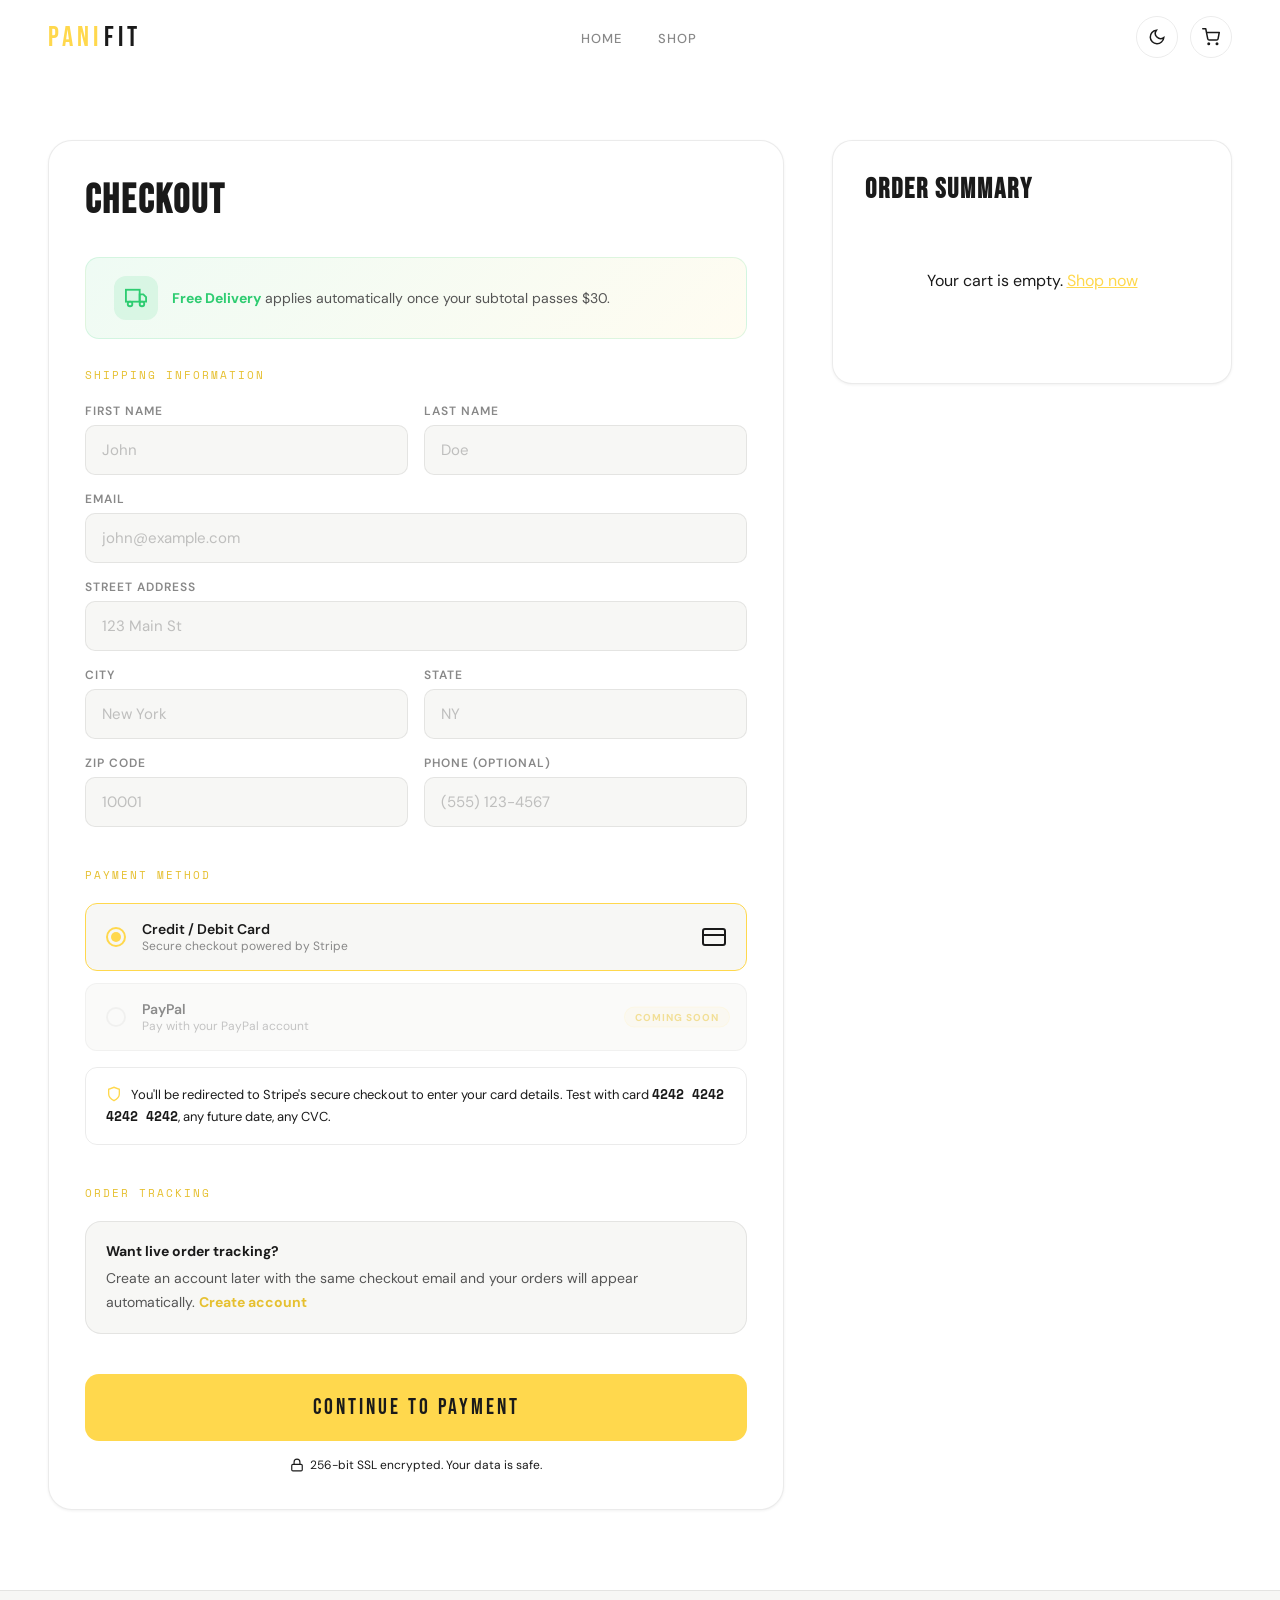
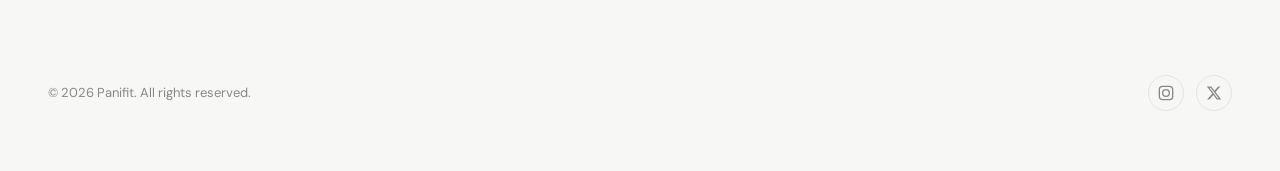
==== commit e6454dd5: "Zadnji update rekao sam ti sto je u njemu" ====
--- a/checkout.html
+++ b/checkout.html
@@ -26,6 +26,10 @@
       <li><a href="products.html">Shop</a></li>
     </ul>
     <div class="nav-right">
+      <button class="theme-toggle" onclick="toggleTheme()" aria-label="Toggle dark mode">
+        <svg class="icon-moon" viewBox="0 0 24 24" fill="none" stroke="currentColor" stroke-width="2"><path d="M21 12.79A9 9 0 1111.21 3 7 7 0 0021 12.79z"/></svg>
+        <svg class="icon-sun" viewBox="0 0 24 24" fill="none" stroke="currentColor" stroke-width="2"><circle cx="12" cy="12" r="5"/><path d="M12 1v2M12 21v2M4.22 4.22l1.42 1.42M18.36 18.36l1.42 1.42M1 12h2M21 12h2M4.22 19.78l1.42-1.42M18.36 5.64l1.42-1.42"/></svg>
+      </button>
       <button class="nav-cart-btn" onclick="toggleCart()" aria-label="Open cart">
         <svg viewBox="0 0 24 24" fill="none" stroke="currentColor" stroke-width="2" stroke-linecap="round" stroke-linejoin="round"><circle cx="9" cy="21" r="1"/><circle cx="20" cy="21" r="1"/><path d="M1 1h4l2.68 13.39a2 2 0 002 1.61h9.72a2 2 0 002-1.61L23 6H6"/></svg>
         <span class="nav-cart-count" id="cartCount">0</span>
@@ -53,6 +57,12 @@
     <!-- LEFT: FORM -->
     <div class="checkout-form">
       <h2>Checkout</h2>
+      <div class="free-delivery-banner" style="margin:0 0 28px;max-width:none;">
+        <div class="delivery-icon">
+          <svg viewBox="0 0 24 24" fill="none" stroke="currentColor" stroke-width="2" stroke-linecap="round"><rect x="1" y="3" width="15" height="13"/><path d="M16 8h4l3 3v5h-7V8z"/><circle cx="5.5" cy="18.5" r="2.5"/><circle cx="18.5" cy="18.5" r="2.5"/></svg>
+        </div>
+        <div class="delivery-text"><strong>Free Delivery</strong> applies automatically once your subtotal passes $30.</div>
+      </div>
 
       <!-- Canceled notice -->
       <div id="cancelNotice" style="display:none; background:rgba(255,85,85,0.08); border:1px solid rgba(255,85,85,0.2); border-radius:12px; padding:16px 20px; margin-bottom:24px; color:#ff8888; font-size:14px;">
@@ -141,6 +151,15 @@
           <div id="checkout-error" style="color: #ff5555; font-size: 13px; margin-top: 12px; display:none;"></div>
         </div>
 
+        <div class="form-section">
+          <div class="form-section-title">Order Tracking</div>
+          <div class="checkout-account-note">
+            <strong>Want live order tracking?</strong>
+            Create an account later with the same checkout email and your orders will appear automatically.
+            <a href="account/signup.php">Create account</a>
+          </div>
+        </div>
+
         <button type="submit" class="checkout-submit" id="submitBtn">
           <span>Continue to Payment</span>
           <div class="spinner"></div>
--- a/style.css
+++ b/style.css
@@ -1,17 +1,45 @@
 @import url('https://fonts.googleapis.com/css2?family=Bebas+Neue&family=DM+Sans:ital,wght@0,300;0,400;0,500;0,700;1,300&family=Space+Mono:wght@400;700&display=swap');
 
+/* ============ LIGHT MODE (DEFAULT) ============ */
 :root {
   --yellow: #FFD84D;
   --yellow-dark: #e6c030;
   --yellow-glow: rgba(255, 216, 77, 0.3);
-  --black: #0D0D0D;
-  --dark: #141414;
-  --dark2: #1c1c1c;
-  --white: #FAFAF8;
+  --bg: #FFFFFF;
+  --bg-alt: #F7F7F5;
+  --bg-card: #FFFFFF;
+  --bg-elevated: #F0F0EE;
+  --text: #1A1A1A;
+  --text-secondary: #555555;
+  --text-muted: #888888;
+  --border: rgba(0,0,0,0.08);
+  --border-strong: rgba(0,0,0,0.12);
+  --green: #2ECC71;
+  --radius: 14px;
+  --shadow-sm: 0 1px 3px rgba(0,0,0,0.06);
+  --shadow-md: 0 4px 16px rgba(0,0,0,0.08);
+  --shadow-lg: 0 12px 40px rgba(0,0,0,0.1);
+  --nav-bg: rgba(255,255,255,0.92);
+  --overlay-bg: rgba(255,255,255,0.6);
+}
+
+/* ============ DARK MODE ============ */
+[data-theme="dark"] {
+  --bg: #0D0D0D;
+  --bg-alt: #141414;
+  --bg-card: #1c1c1c;
+  --bg-elevated: #242424;
+  --text: #FAFAF8;
+  --text-secondary: #BBBBBB;
+  --text-muted: #888888;
+  --border: rgba(255,255,255,0.08);
+  --border-strong: rgba(255,255,255,0.12);
   --green: #7CEB6F;
-  --gray: #888;
-  --border: rgba(255,255,255,0.08);
-  --radius: 14px;
+  --shadow-sm: 0 1px 3px rgba(0,0,0,0.2);
+  --shadow-md: 0 4px 16px rgba(0,0,0,0.3);
+  --shadow-lg: 0 12px 40px rgba(0,0,0,0.4);
+  --nav-bg: rgba(13,13,13,0.92);
+  --overlay-bg: rgba(0,0,0,0.6);
 }
 
 *, *::before, *::after { box-sizing: border-box; margin: 0; padding: 0; }
@@ -19,65 +47,26 @@
 
 body {
   font-family: 'DM Sans', sans-serif;
-  background: var(--black);
-  color: var(--white);
+  background: var(--bg);
+  color: var(--text);
   overflow-x: hidden;
-  cursor: none;
-}
-
-a { cursor: none; }
-button { cursor: none; }
-input, select, textarea { cursor: none; }
-
-/* ============ CUSTOM CURSOR ============ */
-.cursor {
-  position: fixed;
-  width: 12px; height: 12px;
-  background: var(--yellow);
-  border-radius: 50%;
-  pointer-events: none;
-  z-index: 99999;
-  transform: translate(-50%, -50%);
-  transition: width 0.2s, height 0.2s, opacity 0.2s;
-  mix-blend-mode: difference;
-}
-.cursor-ring {
-  position: fixed;
-  width: 36px; height: 36px;
-  border: 1.5px solid rgba(255, 216, 77, 0.5);
-  border-radius: 50%;
-  pointer-events: none;
-  z-index: 99998;
-  transform: translate(-50%, -50%);
-  transition: all 0.12s ease;
-}
-body:hover .cursor { opacity: 1; }
-
-/* ============ ICONS (SVG inline helper) ============ */
-.icon {
-  display: inline-flex;
-  align-items: center;
-  justify-content: center;
-  flex-shrink: 0;
-}
-.icon svg {
-  width: 100%;
-  height: 100%;
+  transition: background 0.3s ease, color 0.3s ease;
 }
 
 /* ============ NAV ============ */
 nav {
   position: fixed; top: 0; left: 0; right: 0;
   z-index: 1000;
-  padding: 20px 48px;
+  padding: 16px 48px;
   display: flex; align-items: center; justify-content: space-between;
   border-bottom: 1px solid transparent;
   transition: all 0.4s ease;
 }
 nav.scrolled {
-  background: rgba(13,13,13,0.92);
+  background: var(--nav-bg);
   backdrop-filter: blur(20px);
   border-bottom-color: var(--border);
+  box-shadow: var(--shadow-sm);
 }
 .nav-logo {
   font-family: 'Bebas Neue', sans-serif;
@@ -89,10 +78,10 @@
   align-items: center;
   gap: 2px;
 }
-.nav-logo span { color: var(--white); }
+.nav-logo span { color: var(--text); }
 .nav-links { display: flex; gap: 36px; list-style: none; align-items: center; }
 .nav-links a {
-  color: var(--gray);
+  color: var(--text-muted);
   text-decoration: none;
   font-size: 13px;
   font-weight: 500;
@@ -100,63 +89,82 @@
   text-transform: uppercase;
   transition: color 0.2s;
 }
-.nav-links a:hover { color: var(--white); }
+.nav-links a:hover { color: var(--text); }
 .nav-cta {
   background: var(--yellow) !important;
-  color: var(--black) !important;
+  color: #1A1A1A !important;
   padding: 10px 24px !important;
   border-radius: 100px;
   font-weight: 700 !important;
   transition: background 0.2s, transform 0.2s !important;
 }
 .nav-cta:hover { background: var(--yellow-dark) !important; transform: scale(1.04); }
-.nav-hamburger { display: none; flex-direction: column; gap: 5px; cursor: none; background: none; border: none; padding: 8px; }
-.nav-hamburger span { display: block; width: 24px; height: 2px; background: var(--white); transition: 0.3s; }
-.nav-right { display: flex; align-items: center; gap: 16px; }
+.nav-hamburger { display: none; flex-direction: column; gap: 5px; cursor: pointer; background: none; border: none; padding: 8px; }
+.nav-hamburger span { display: block; width: 24px; height: 2px; background: var(--text); transition: 0.3s; }
+.nav-right { display: flex; align-items: center; gap: 12px; }
 .nav-cart-btn {
   position: relative;
   background: none;
   border: 1px solid var(--border);
-  color: var(--white);
-  width: 44px; height: 44px;
+  color: var(--text);
+  width: 42px; height: 42px;
   border-radius: 50%;
   display: flex; align-items: center; justify-content: center;
   transition: all 0.2s;
+  cursor: pointer;
 }
 .nav-cart-btn:hover { border-color: var(--yellow); color: var(--yellow); }
-.nav-cart-btn svg { width: 20px; height: 20px; }
+.nav-cart-btn svg { width: 18px; height: 18px; }
 .nav-cart-count {
   position: absolute; top: -4px; right: -4px;
   width: 18px; height: 18px;
-  background: var(--yellow); color: var(--black);
+  background: var(--yellow); color: #1A1A1A;
   border-radius: 50%; font-size: 10px; font-weight: 700;
   display: none; align-items: center; justify-content: center;
 }
 .nav-cart-count.visible { display: flex; }
+
+/* Dark Mode Toggle */
+.theme-toggle {
+  width: 42px; height: 42px;
+  border-radius: 50%;
+  border: 1px solid var(--border);
+  background: none;
+  color: var(--text);
+  display: flex; align-items: center; justify-content: center;
+  cursor: pointer;
+  transition: all 0.2s;
+}
+.theme-toggle:hover { border-color: var(--yellow); color: var(--yellow); }
+.theme-toggle svg { width: 18px; height: 18px; }
+.theme-toggle .icon-moon { display: block; }
+.theme-toggle .icon-sun { display: none; }
+[data-theme="dark"] .theme-toggle .icon-moon { display: none; }
+[data-theme="dark"] .theme-toggle .icon-sun { display: block; }
 
 /* ============ BUTTONS ============ */
 .btn-primary {
   display: inline-flex; align-items: center; gap: 10px;
   background: var(--yellow);
-  color: var(--black);
+  color: #1A1A1A;
   font-family: 'DM Sans', sans-serif;
   font-weight: 700; font-size: 15px;
   padding: 16px 36px;
   border-radius: 100px;
   text-decoration: none;
   border: none;
+  cursor: pointer;
   transition: transform 0.2s, box-shadow 0.2s;
-  box-shadow: 0 0 40px rgba(255,216,77,0.25);
-  margin-bottom: 101px;
-}
-.btn-primary:hover { transform: translateY(-2px); box-shadow: 0 8px 50px rgba(255,216,77,0.4); }
+  box-shadow: 0 4px 24px rgba(255,216,77,0.25);
+}
+.btn-primary:hover { transform: translateY(-2px); box-shadow: 0 8px 40px rgba(255,216,77,0.35); }
 .btn-secondary {
   display: inline-flex; align-items: center; gap: 10px;
-  color: var(--white); font-weight: 500; font-size: 15px;
+  color: var(--text-secondary); font-weight: 500; font-size: 15px;
   text-decoration: none;
   transition: color 0.2s;
 }
-.btn-secondary:hover { color: var(--yellow); }
+.btn-secondary:hover { color: var(--yellow-dark); }
 .btn-arrow { font-size: 18px; transition: transform 0.2s; }
 .btn-primary:hover .btn-arrow { transform: translateX(4px); }
 
@@ -170,29 +178,24 @@
 }
 .hero-bg {
   position: absolute; inset: 0;
-  background: radial-gradient(ellipse 60% 80% at 70% 50%, rgba(255,216,77,0.06) 0%, transparent 70%),
-              radial-gradient(ellipse 40% 60% at 20% 80%, rgba(124,235,111,0.03) 0%, transparent 60%);
-}
-.hero-grid {
-  position: absolute; inset: 0;
-  background-image: linear-gradient(var(--border) 1px, transparent 1px),
-                    linear-gradient(90deg, var(--border) 1px, transparent 1px);
-  background-size: 60px 60px;
-  opacity: 0.3;
-}
+  background: radial-gradient(ellipse 60% 80% at 72% 44%, rgba(255,216,77,0.09) 0%, transparent 72%),
+              linear-gradient(180deg, rgba(255,255,255,0.25) 0%, rgba(247,247,245,0.8) 100%);
+}
+
 .hero-content { position: relative; z-index: 2; max-width: 640px; }
 .hero-tag {
   display: inline-flex; align-items: center; gap: 8px;
-  background: rgba(255,216,77,0.08);
-  border: 1px solid rgba(255,216,77,0.15);
+  background: rgba(255,216,77,0.12);
+  border: 1px solid rgba(255,216,77,0.25);
   border-radius: 100px;
   padding: 6px 16px;
   font-size: 12px; font-weight: 700;
   letter-spacing: 2px; text-transform: uppercase;
-  color: var(--yellow);
+  color: var(--yellow-dark);
   margin-bottom: 32px;
   animation: fadeUp 0.8s ease both;
 }
+[data-theme="dark"] .hero-tag { color: var(--yellow); }
 .hero-tag .pulse-dot {
   width: 6px; height: 6px; border-radius: 50%;
   background: var(--yellow);
@@ -211,288 +214,73 @@
   margin-bottom: 28px;
   animation: fadeUp 0.8s 0.1s ease both;
 }
-.hero h1 em { color: var(--yellow); font-style: normal; }
+.hero h1 em { color: var(--yellow-dark); font-style: normal; }
+[data-theme="dark"] .hero h1 em { color: var(--yellow); }
 .hero h1 .outline {
-  -webkit-text-stroke: 2px var(--white);
+  -webkit-text-stroke: 2px var(--text);
   color: transparent;
 }
 .hero-sub {
   font-size: 17px; font-weight: 300; line-height: 1.7;
-  color: rgba(250,250,248,0.6);
-  max-width: 460px;
+  color: var(--text-secondary);
+  max-width: 520px;
   margin-bottom: 44px;
   animation: fadeUp 0.8s 0.2s ease both;
 }
 .hero-actions {
   display: flex; align-items: center; gap: 20px; flex-wrap: wrap;
+  margin-bottom: 20px;
   animation: fadeUp 0.8s 0.3s ease both;
 }
 
-/* ============ HERO 3D SCENE (RIGHT SIDE) ============ */
+/* ============ HERO VISUAL (RIGHT SIDE) ============ */
 .hero-scene {
   position: absolute; right: 0; top: 50%; transform: translateY(-50%);
   width: 50%; height: 100%;
   display: flex; align-items: center; justify-content: center;
-  perspective: 900px;
   animation: fadeIn 1s 0.3s ease both;
 }
 
-.scene-glow {
+.hero-lemon-visual {
+  position: relative;
+  width: 380px; height: 380px;
+}
+.hero-lemon-circle {
+  width: 100%; height: 100%;
+  border-radius: 50%;
+  background: linear-gradient(135deg, rgba(255,216,77,0.18), rgba(255,255,255,0.98));
+  border: 1px solid rgba(255,216,77,0.18);
+  display: flex; align-items: center; justify-content: center;
+  animation: gentleFloat 6s ease-in-out infinite;
+}
+@keyframes gentleFloat {
+  0%,100% { transform: translateY(0); }
+  50% { transform: translateY(-16px); }
+}
+.hero-lemon-circle svg { width: 200px; height: 200px; }
+.hero-lemon-badge {
   position: absolute;
-  width: 500px; height: 500px;
-  border-radius: 50%;
-  background: radial-gradient(circle, rgba(255,216,77,0.15) 0%, rgba(255,216,77,0.05) 40%, transparent 70%);
-  animation: glowPulse 4s ease-in-out infinite;
-  filter: blur(40px);
-}
-@keyframes glowPulse { 0%,100%{transform:scale(1);opacity:1;} 50%{transform:scale(1.15);opacity:0.6;} }
-
-.scene-glow-ring {
-  position: absolute;
-  width: 380px; height: 380px;
-  border-radius: 50%;
-  border: 1px solid rgba(255,216,77,0.08);
-  animation: ringExpand 4s ease-in-out infinite;
-}
-.scene-glow-ring:nth-child(2) { width: 480px; height: 480px; animation-delay: 1s; }
-.scene-glow-ring:nth-child(3) { width: 560px; height: 560px; animation-delay: 2s; }
-@keyframes ringExpand {
-  0%,100% { transform: scale(0.95); opacity: 0.5; }
-  50% { transform: scale(1.05); opacity: 0.15; }
-}
-
-.cube-anchor {
-  position: relative;
-  width: 240px; height: 240px;
-  transform-style: preserve-3d;
-  animation: cubeFloat 5s ease-in-out infinite;
-}
-@keyframes cubeFloat {
-  0%,100% { transform: translateY(0); }
-  50% { transform: translateY(-24px); }
-}
-
-.cube-3d {
-  width: 100%; height: 100%;
-  position: relative;
-  transform-style: preserve-3d;
-  animation: cubeSpin 24s linear infinite;
-}
-@keyframes cubeSpin {
-  from { transform: rotateX(-18deg) rotateY(0deg); }
-  to   { transform: rotateX(-18deg) rotateY(360deg); }
-}
-
-.cube-face {
-  position: absolute;
-  width: 240px; height: 240px;
-  border: 1px solid rgba(255,216,77,0.2);
-  background: linear-gradient(135deg, rgba(255,216,77,0.08), rgba(255,216,77,0.02));
-  backdrop-filter: blur(2px);
-}
-.cube-face::after {
-  content: '';
-  position: absolute; inset: 0;
-  background: linear-gradient(135deg, rgba(255,255,255,0.08) 0%, transparent 60%);
-}
-.face-front  { transform: translateZ(120px); }
-.face-back   { transform: translateZ(-120px) rotateY(180deg); }
-.face-right  { transform: translateX(120px) rotateY(90deg); }
-.face-left   { transform: translateX(-120px) rotateY(-90deg); }
-.face-top    { transform: translateY(-120px) rotateX(90deg); }
-.face-bottom { transform: translateY(120px) rotateX(-90deg); }
-
-/* Lemon slice inside the 3D cube */
-.cube-inner-lemon {
-  position: absolute;
-  top: 50%; left: 50%;
-  transform: translate(-50%, -50%);
-  width: 110px; height: 110px;
-  filter: drop-shadow(0 0 30px rgba(255,216,77,0.5));
-  animation: counterSpin 24s linear infinite, slicePulse 3s ease-in-out infinite;
-}
-@keyframes counterSpin {
-  from { transform: translate(-50%,-50%) rotateY(0deg) rotateX(18deg); }
-  to   { transform: translate(-50%,-50%) rotateY(-360deg) rotateX(18deg); }
-}
-@keyframes slicePulse {
-  0%,100% { filter: drop-shadow(0 0 30px rgba(255,216,77,0.5)); }
-  50%     { filter: drop-shadow(0 0 50px rgba(255,216,77,0.8)) brightness(1.1); }
-}
-.cube-inner-lemon svg { width: 100%; height: 100%; }
-
-/* Condensation droplets on cube surface */
-.cube-droplets {
-  position: absolute;
-  inset: 0;
-  pointer-events: none;
-  animation: counterSpin 24s linear infinite;
-}
-.cube-drop {
-  position: absolute;
-  width: 4px; height: 6px;
-  background: rgba(255,255,255,0.35);
-  border-radius: 50% 50% 50% 50% / 40% 40% 60% 60%;
-  animation: dropSlide 4s ease-in infinite;
-}
-.cd-1 { top: 25%; left: 30%; animation-delay: 0s; width: 3px; height: 5px; }
-.cd-2 { top: 15%; left: 55%; animation-delay: 1.2s; }
-.cd-3 { top: 20%; right: 30%; animation-delay: 2.5s; width: 3px; height: 4px; }
-.cd-4 { top: 35%; left: 40%; animation-delay: 0.8s; width: 5px; height: 7px; }
-.cd-5 { top: 10%; left: 65%; animation-delay: 3s; width: 3px; height: 5px; }
-.cd-6 { top: 30%; right: 25%; animation-delay: 1.8s; width: 2px; height: 4px; }
-.cd-7 { top: 18%; left: 45%; animation-delay: 3.5s; }
-@keyframes dropSlide {
-  0%   { transform: translateY(0) scaleY(1); opacity: 0; }
-  10%  { opacity: 0.6; }
-  70%  { opacity: 0.4; transform: translateY(80px) scaleY(1.4); }
-  85%  { opacity: 0.15; transform: translateY(100px) scaleY(0.8); }
-  100% { opacity: 0; transform: translateY(110px) scaleY(0.5); }
-}
-
-/* Frost shimmer on cube edges */
-.cube-frost {
-  position: absolute;
-  background: linear-gradient(90deg, transparent, rgba(255,255,255,0.12), rgba(255,255,255,0.03), transparent);
-  pointer-events: none;
-  animation: frostShimmer 5s ease-in-out infinite;
-}
-.frost-top {
-  top: -2px; left: 10%; right: 10%; height: 3px;
-  border-radius: 2px;
-}
-.frost-right {
-  top: 10%; right: -2px; bottom: 10%; width: 3px;
-  background: linear-gradient(180deg, transparent, rgba(255,255,255,0.1), rgba(255,255,255,0.03), transparent);
-  border-radius: 2px;
-  animation-delay: 2.5s;
-}
-@keyframes frostShimmer {
-  0%,100% { opacity: 0.4; }
-  50%     { opacity: 1; }
-}
-
-/* Floating mini cubes */
-.float-cube {
-  position: absolute;
-  border: 1px solid rgba(255,216,77,0.18);
-  background: linear-gradient(135deg, rgba(255,216,77,0.06), rgba(255,216,77,0.02));
-  backdrop-filter: blur(1px);
-  overflow: hidden;
-}
-.fc-inner-slice {
-  position: absolute; inset: 20%;
-  border-radius: 50%;
-  border: 1px solid rgba(255,216,77,0.25);
-  background: rgba(255,216,77,0.06);
-}
-.fc-inner-slice::before {
-  content: '';
-  position: absolute;
-  top: 50%; left: 50%;
-  width: 1px; height: 100%;
-  background: rgba(255,216,77,0.2);
-  transform: translate(-50%, -50%);
-}
-.fc-inner-slice::after {
-  content: '';
-  position: absolute;
-  top: 50%; left: 50%;
-  width: 100%; height: 1px;
-  background: rgba(255,216,77,0.2);
-  transform: translate(-50%, -50%);
-}
-.fc-1 {
-  width: 50px; height: 50px; border-radius: 10px;
-  top: 8%; right: 12%;
-  animation: floatA 7s ease-in-out infinite;
-}
-.fc-2 {
-  width: 35px; height: 35px; border-radius: 8px;
-  bottom: 18%; left: 8%;
-  animation: floatB 9s ease-in-out infinite;
-}
-.fc-3 {
-  width: 28px; height: 28px; border-radius: 6px;
-  top: 55%; right: 5%;
-  animation: floatC 6s ease-in-out infinite;
-}
-.fc-4 {
-  width: 20px; height: 20px; border-radius: 5px;
-  top: 20%; left: 18%;
-  animation: floatA 8s ease-in-out infinite reverse;
-}
-@keyframes floatA { 0%,100%{transform:translateY(0) rotate(12deg);} 50%{transform:translateY(-30px) rotate(-5deg);} }
-@keyframes floatB { 0%,100%{transform:translateY(0) rotate(-8deg);} 50%{transform:translateY(-20px) rotate(10deg);} }
-@keyframes floatC { 0%,100%{transform:translateY(0) rotate(20deg);} 50%{transform:translateY(-15px) rotate(-3deg);} }
-
-/* Juice drips falling from the cube */
-.juice-drips {
-  position: absolute;
-  top: 55%; left: 40%; width: 20%;
-  pointer-events: none;
-}
-.juice-drip {
-  position: absolute;
-  width: 6px;
-  background: linear-gradient(180deg, rgba(255,216,77,0.6), rgba(255,216,77,0.1));
-  border-radius: 0 0 50% 50%;
-  animation: juiceFall 3.5s ease-in infinite;
-}
-.jd-1 { left: 20%; height: 20px; animation-delay: 0s; }
-.jd-2 { left: 55%; height: 14px; animation-delay: 1.2s; width: 4px; }
-.jd-3 { left: 80%; height: 10px; animation-delay: 2.4s; width: 5px; }
-@keyframes juiceFall {
-  0%   { transform: translateY(0) scaleY(0.5); opacity: 0; }
-  10%  { transform: translateY(0) scaleY(1); opacity: 0.8; }
-  60%  { opacity: 0.5; }
-  100% { transform: translateY(140px) scaleY(1.5); opacity: 0; }
-}
-
-/* Particles */
-.scene-particles {
-  position: absolute; inset: 0;
-  pointer-events: none;
-}
-.s-particle {
-  position: absolute;
-  width: 4px; height: 4px;
-  background: var(--yellow);
-  border-radius: 50%;
-  opacity: 0;
-  animation: particleRise 4s ease-in infinite;
-}
-.s-particle:nth-child(1) { left: 35%; bottom: 10%; animation-delay: 0s; }
-.s-particle:nth-child(2) { left: 50%; bottom: 5%; animation-delay: 0.8s; width: 3px; height: 3px; }
-.s-particle:nth-child(3) { left: 65%; bottom: 12%; animation-delay: 1.6s; }
-.s-particle:nth-child(4) { left: 40%; bottom: 8%; animation-delay: 2.4s; width: 2px; height: 2px; }
-.s-particle:nth-child(5) { left: 58%; bottom: 15%; animation-delay: 3.2s; width: 3px; height: 3px; }
-.s-particle:nth-child(6) { left: 45%; bottom: 6%; animation-delay: 1.2s; width: 5px; height: 5px; }
-.s-particle:nth-child(7) { left: 55%; bottom: 18%; animation-delay: 2s; }
-.s-particle:nth-child(8) { left: 38%; bottom: 3%; animation-delay: 0.4s; width: 2px; height: 2px; }
-@keyframes particleRise {
-  0%   { transform: translateY(0) scale(0); opacity: 0; }
-  10%  { opacity: 0.8; transform: translateY(0) scale(1); }
-  90%  { opacity: 0.2; }
-  100% { transform: translateY(-300px) scale(0.5); opacity: 0; }
-}
-
-/* Scan lines */
-.scene-scanline {
-  position: absolute;
-  width: 300px; height: 1px;
-  background: linear-gradient(90deg, transparent, rgba(255,216,77,0.15), transparent);
-  left: 50%; transform: translateX(-50%);
-  animation: scanMove 6s ease-in-out infinite;
-}
-.scene-scanline:nth-child(1) { animation-delay: 0s; }
-.scene-scanline:nth-child(2) { animation-delay: 3s; }
-@keyframes scanMove {
-  0%   { top: 20%; opacity: 0; }
-  20%  { opacity: 0.6; }
-  80%  { opacity: 0.6; }
-  100% { top: 80%; opacity: 0; }
-}
+  background: var(--bg-card);
+  border: 1px solid var(--border);
+  border-radius: 16px;
+  padding: 14px 20px;
+  box-shadow: var(--shadow-md);
+  display: flex; align-items: center; gap: 12px;
+  animation: fadeUp 0.8s 0.6s ease both;
+}
+.hero-lemon-badge-icon {
+  width: 40px; height: 40px;
+  border-radius: 10px;
+  background: rgba(255,216,77,0.12);
+  display: flex; align-items: center; justify-content: center;
+  color: var(--yellow-dark);
+}
+.hero-lemon-badge-icon svg { width: 20px; height: 20px; }
+.hero-lemon-badge-text { font-size: 13px; font-weight: 600; }
+.hero-lemon-badge-sub { font-size: 11px; color: var(--text-muted); }
+.badge-top { top: 10%; right: -20px; }
+.badge-bottom { bottom: 15%; left: -30px; }
+.badge-left { top: 50%; left: -50px; transform: translateY(-50%); }
 
 /* Hero stats */
 .hero-stats {
@@ -501,24 +289,51 @@
   animation: fadeUp 0.8s 0.5s ease both;
   z-index: 2;
 }
-.stat { border-left: 1px solid var(--border); padding-left: 24px; }
-.stat-num { font-family: 'Bebas Neue', sans-serif; font-size: 36px; color: var(--yellow); letter-spacing: 2px; }
-.stat-label { font-size: 12px; color: var(--gray); letter-spacing: 1px; text-transform: uppercase; }
+.stat { border-left: 2px solid var(--border); padding-left: 24px; }
+.stat-num { font-family: 'Bebas Neue', sans-serif; font-size: 36px; color: var(--yellow-dark); letter-spacing: 2px; }
+[data-theme="dark"] .stat-num { color: var(--yellow); }
+.stat-label { font-size: 12px; color: var(--text-muted); letter-spacing: 1px; text-transform: uppercase; }
+
+/* ============ FREE DELIVERY BANNER ============ */
+.free-delivery-banner {
+  background: linear-gradient(135deg, rgba(46,204,113,0.08), rgba(255,216,77,0.08));
+  border: 1px solid rgba(46,204,113,0.15);
+  border-radius: 14px;
+  padding: 18px 28px;
+  display: flex; align-items: center; gap: 14px;
+  max-width: 800px;
+  margin: 0 auto 40px;
+}
+[data-theme="dark"] .free-delivery-banner {
+  background: linear-gradient(135deg, rgba(46,204,113,0.06), rgba(255,216,77,0.06));
+}
+.free-delivery-banner .delivery-icon {
+  width: 44px; height: 44px;
+  border-radius: 12px;
+  background: rgba(46,204,113,0.12);
+  display: flex; align-items: center; justify-content: center;
+  flex-shrink: 0;
+  color: var(--green);
+}
+.free-delivery-banner .delivery-icon svg { width: 22px; height: 22px; }
+.free-delivery-banner .delivery-text strong { color: var(--green); }
+.free-delivery-banner .delivery-text { font-size: 14px; color: var(--text-secondary); line-height: 1.5; }
 
 /* ============ SECTION COMMONS ============ */
-section { padding: 120px 48px; }
+section { padding: 100px 48px; }
 .section-tag {
   font-family: 'Space Mono', monospace;
   font-size: 11px; letter-spacing: 3px; text-transform: uppercase;
-  color: var(--yellow); margin-bottom: 16px;
-}
+  color: var(--yellow-dark); margin-bottom: 16px;
+}
+[data-theme="dark"] .section-tag { color: var(--yellow); }
 .section-title {
   font-family: 'Bebas Neue', sans-serif;
   font-size: clamp(48px, 6vw, 80px);
   line-height: 1; letter-spacing: 1px;
   margin-bottom: 20px;
 }
-.section-sub { font-size: 16px; color: var(--gray); line-height: 1.7; max-width: 480px; }
+.section-sub { font-size: 16px; color: var(--text-muted); line-height: 1.7; max-width: 480px; }
 
 /* ============ MARQUEE ============ */
 .marquee-section {
@@ -526,7 +341,7 @@
   border-top: 1px solid var(--border);
   border-bottom: 1px solid var(--border);
   overflow: hidden;
-  background: var(--dark);
+  background: var(--bg-alt);
 }
 .marquee-track {
   display: flex; gap: 0;
@@ -538,12 +353,14 @@
   padding: 18px 44px;
   font-family: 'Bebas Neue', sans-serif;
   font-size: 18px; letter-spacing: 3px;
-  color: var(--gray);
+  color: var(--text-muted);
   border-right: 1px solid var(--border);
   white-space: nowrap;
 }
-.marquee-item .m-icon { width: 18px; height: 18px; color: var(--yellow); flex-shrink: 0; }
-.marquee-item span { color: var(--yellow); }
+.marquee-item .m-icon { width: 18px; height: 18px; color: var(--yellow-dark); flex-shrink: 0; }
+[data-theme="dark"] .marquee-item .m-icon { color: var(--yellow); }
+.marquee-item span { color: var(--yellow-dark); }
+[data-theme="dark"] .marquee-item span { color: var(--yellow); }
 @keyframes marquee { from{transform:translateX(0);} to{transform:translateX(-50%);} }
 
 /* ============ EXPLAIN SECTION ============ */
@@ -554,7 +371,7 @@
 .explain-visual {
   position: relative; height: 500px;
   border-radius: 24px; overflow: hidden;
-  background: linear-gradient(145deg, var(--dark2), var(--dark));
+  background: linear-gradient(145deg, var(--bg-elevated), var(--bg-alt));
   border: 1px solid var(--border);
 }
 .explain-cube-scene {
@@ -568,10 +385,10 @@
   background: linear-gradient(135deg, rgba(255,216,77,0.9), rgba(255,200,30,0.7));
   box-shadow: 0 40px 80px rgba(255,216,77,0.25), inset 0 0 40px rgba(255,255,255,0.2);
   position: relative;
-  animation: cubeFloat 4s ease-in-out infinite;
-  display: flex; align-items: center; justify-content: center;
-}
-.explain-cube svg { width: 60px; height: 60px; color: var(--black); opacity: 0.7; }
+  animation: gentleFloat 4s ease-in-out infinite;
+  display: flex; align-items: center; justify-content: center;
+}
+.explain-cube svg { width: 60px; height: 60px; color: #1A1A1A; opacity: 0.7; }
 .explain-cube::before {
   content: '';
   position: absolute; inset: 14px;
@@ -594,12 +411,13 @@
 @keyframes drip { 0%,100%{transform:scaleY(1);opacity:0.5;} 50%{transform:scaleY(1.3);opacity:1;} }
 .explain-label {
   position: absolute; top: 24px; left: 24px;
-  background: rgba(255,216,77,0.08);
-  border: 1px solid rgba(255,216,77,0.15);
+  background: rgba(255,216,77,0.1);
+  border: 1px solid rgba(255,216,77,0.2);
   padding: 8px 16px; border-radius: 100px;
-  font-size: 12px; font-weight: 700; color: var(--yellow);
+  font-size: 12px; font-weight: 700; color: var(--yellow-dark);
   letter-spacing: 1px;
 }
+[data-theme="dark"] .explain-label { color: var(--yellow); }
 .explain-features { list-style: none; margin-top: 40px; }
 .explain-features li {
   display: flex; align-items: flex-start; gap: 16px;
@@ -609,47 +427,46 @@
 .explain-features li:last-child { border-bottom: none; }
 .feat-icon {
   width: 40px; height: 40px; border-radius: 12px;
-  background: rgba(255,216,77,0.08);
+  background: rgba(255,216,77,0.1);
   display: flex; align-items: center; justify-content: center;
   flex-shrink: 0;
-  color: var(--yellow);
-}
+  color: var(--yellow-dark);
+}
+[data-theme="dark"] .feat-icon { color: var(--yellow); }
 .feat-icon svg { width: 20px; height: 20px; }
 .feat-title { font-weight: 700; font-size: 15px; margin-bottom: 4px; }
-.feat-desc { font-size: 13px; color: var(--gray); line-height: 1.5; }
+.feat-desc { font-size: 13px; color: var(--text-muted); line-height: 1.5; }
 
 /* ============ HOW IT WORKS ============ */
-.how-section { background: var(--dark); }
+.how-section { background: var(--bg-alt); }
 .steps-grid {
   display: grid; grid-template-columns: repeat(3, 1fr);
-  gap: 2px; margin-top: 72px;
+  gap: 24px; margin-top: 72px;
 }
 .step {
   padding: 48px 40px;
-  background: var(--dark2);
+  background: var(--bg-card);
+  border: 1px solid var(--border);
+  border-radius: 20px;
   position: relative; overflow: hidden;
-  transition: background 0.3s;
-}
-.step:hover { background: #222; }
+  transition: all 0.3s;
+  box-shadow: var(--shadow-sm);
+}
+.step:hover { transform: translateY(-4px); box-shadow: var(--shadow-md); border-color: rgba(255,216,77,0.2); }
 .step-num {
   font-family: 'Bebas Neue', sans-serif;
   font-size: 100px;
-  color: rgba(255,216,77,0.06);
+  color: rgba(255,216,77,0.08);
   position: absolute; top: -10px; right: 20px;
   line-height: 1;
   transition: color 0.3s;
 }
-.step:hover .step-num { color: rgba(255,216,77,0.1); }
-.step-icon { width: 48px; height: 48px; margin-bottom: 24px; color: var(--yellow); }
+.step:hover .step-num { color: rgba(255,216,77,0.15); }
+.step-icon { width: 48px; height: 48px; margin-bottom: 24px; color: var(--yellow-dark); }
+[data-theme="dark"] .step-icon { color: var(--yellow); }
 .step-icon svg { width: 100%; height: 100%; }
 .step-title { font-family: 'Bebas Neue', sans-serif; font-size: 32px; letter-spacing: 1px; margin-bottom: 12px; }
-.step-desc { font-size: 14px; color: var(--gray); line-height: 1.7; }
-.step-connector {
-  position: absolute; right: -1px; top: 50%;
-  width: 20px; height: 2px;
-  background: var(--yellow);
-  transform: translateY(-50%);
-}
+.step-desc { font-size: 14px; color: var(--text-muted); line-height: 1.7; }
 
 /* ============ BENEFITS ============ */
 .benefits-grid {
@@ -660,11 +477,12 @@
   padding: 40px;
   border: 1px solid var(--border);
   border-radius: 20px;
-  background: var(--dark);
+  background: var(--bg-card);
   position: relative; overflow: hidden;
-  transition: border-color 0.3s, transform 0.3s;
-}
-.benefit-card:hover { border-color: rgba(255,216,77,0.25); transform: translateY(-4px); }
+  transition: border-color 0.3s, transform 0.3s, box-shadow 0.3s;
+  box-shadow: var(--shadow-sm);
+}
+.benefit-card:hover { border-color: rgba(255,216,77,0.25); transform: translateY(-4px); box-shadow: var(--shadow-md); }
 .benefit-card::before {
   content: '';
   position: absolute; top: 0; left: 0; right: 0; height: 2px;
@@ -672,14 +490,15 @@
   opacity: 0; transition: opacity 0.3s;
 }
 .benefit-card:hover::before { opacity: 1; }
-.benefit-icon { width: 40px; height: 40px; margin-bottom: 20px; color: var(--yellow); }
+.benefit-icon { width: 40px; height: 40px; margin-bottom: 20px; color: var(--yellow-dark); }
+[data-theme="dark"] .benefit-icon { color: var(--yellow); }
 .benefit-icon svg { width: 100%; height: 100%; }
 .benefit-title { font-family: 'Bebas Neue', sans-serif; font-size: 28px; letter-spacing: 1px; margin-bottom: 10px; }
-.benefit-desc { font-size: 14px; color: var(--gray); line-height: 1.7; }
+.benefit-desc { font-size: 14px; color: var(--text-muted); line-height: 1.7; }
 .benefit-badge {
   position: absolute; top: 24px; right: 24px;
-  background: rgba(124,235,111,0.08);
-  border: 1px solid rgba(124,235,111,0.15);
+  background: rgba(46,204,113,0.08);
+  border: 1px solid rgba(46,204,113,0.15);
   color: var(--green);
   font-size: 11px; font-weight: 700;
   padding: 4px 12px; border-radius: 100px; letter-spacing: 1px;
@@ -687,7 +506,7 @@
 
 /* ============ LIFESTYLE / AUDIENCE ============ */
 .lifestyle-section {
-  background: linear-gradient(180deg, var(--black) 0%, var(--dark) 100%);
+  background: var(--bg-alt);
   text-align: center;
 }
 .audience-grid {
@@ -698,21 +517,23 @@
   padding: 32px 20px;
   border: 1px solid var(--border);
   border-radius: 16px;
-  background: var(--dark2);
+  background: var(--bg-card);
   text-align: center;
   transition: all 0.3s;
+  box-shadow: var(--shadow-sm);
 }
 .audience-card:hover {
   border-color: rgba(255,216,77,0.25);
-  background: rgba(255,216,77,0.03);
   transform: translateY(-6px);
-}
-.audience-icon { width: 40px; height: 40px; margin: 0 auto 16px; color: var(--yellow); }
+  box-shadow: var(--shadow-md);
+}
+.audience-icon { width: 40px; height: 40px; margin: 0 auto 16px; color: var(--yellow-dark); }
+[data-theme="dark"] .audience-icon { color: var(--yellow); }
 .audience-icon svg { width: 100%; height: 100%; }
 .audience-label { font-weight: 600; font-size: 15px; }
 
 /* ============ TESTIMONIALS ============ */
-.testimonials-section { background: var(--dark); }
+.testimonials-section { background: var(--bg-alt); }
 .testimonials-grid {
   display: grid; grid-template-columns: repeat(3, 1fr);
   gap: 24px; margin-top: 72px;
@@ -721,27 +542,28 @@
   padding: 36px;
   border: 1px solid var(--border);
   border-radius: 20px;
-  background: var(--dark2);
-  transition: border-color 0.3s;
-}
-.testimonial:hover { border-color: rgba(255,216,77,0.15); }
+  background: var(--bg-card);
+  transition: border-color 0.3s, box-shadow 0.3s;
+  box-shadow: var(--shadow-sm);
+}
+.testimonial:hover { border-color: rgba(255,216,77,0.15); box-shadow: var(--shadow-md); }
 .testimonial-stars { display: flex; gap: 2px; margin-bottom: 20px; color: var(--yellow); }
 .testimonial-stars svg { width: 16px; height: 16px; }
-.testimonial-text { font-size: 15px; line-height: 1.7; margin-bottom: 24px; color: rgba(250,250,248,0.85); }
+.testimonial-text { font-size: 15px; line-height: 1.7; margin-bottom: 24px; color: var(--text-secondary); }
 .testimonial-author { display: flex; align-items: center; gap: 14px; }
 .author-avatar {
   width: 44px; height: 44px; border-radius: 50%;
   background: linear-gradient(135deg, var(--yellow), var(--yellow-dark));
   display: flex; align-items: center; justify-content: center;
-  font-weight: 700; font-size: 16px; color: var(--black);
+  font-weight: 700; font-size: 16px; color: #1A1A1A;
 }
 .author-name { font-weight: 700; font-size: 14px; }
-.author-role { font-size: 12px; color: var(--gray); }
+.author-role { font-size: 12px; color: var(--text-muted); }
 
 /* ============ CTA SECTION ============ */
 .cta-section {
   text-align: center;
-  padding: 160px 48px;
+  padding: 140px 48px;
   position: relative; overflow: hidden;
 }
 .cta-section::before {
@@ -750,12 +572,13 @@
   background: radial-gradient(ellipse 60% 80% at 50% 50%, rgba(255,216,77,0.06) 0%, transparent 70%);
 }
 .cta-section .section-title { font-size: clamp(60px, 8vw, 110px); }
-.cta-section .section-title em { color: var(--yellow); font-style: normal; }
+.cta-section .section-title em { color: var(--yellow-dark); font-style: normal; }
+[data-theme="dark"] .cta-section .section-title em { color: var(--yellow); }
 .cta-section .section-sub { max-width: 520px; margin: 0 auto 48px; text-align: center; }
 .cta-actions { display: flex; justify-content: center; gap: 20px; flex-wrap: wrap; }
 
 /* ============ FAQ ============ */
-.faq-section { background: var(--dark); }
+.faq-section { background: var(--bg-alt); }
 .faq-grid { max-width: 720px; margin-top: 48px; }
 .faq-item {
   border-bottom: 1px solid var(--border);
@@ -765,57 +588,195 @@
   padding: 24px 0;
   display: flex; align-items: center; justify-content: space-between;
   background: none; border: none;
-  color: var(--white);
+  color: var(--text);
   font-family: 'DM Sans', sans-serif;
   font-size: 16px; font-weight: 600;
   text-align: left;
+  cursor: pointer;
   transition: color 0.2s;
 }
-.faq-question:hover { color: var(--yellow); }
+.faq-question:hover { color: var(--yellow-dark); }
+[data-theme="dark"] .faq-question:hover { color: var(--yellow); }
 .faq-question .faq-toggle {
   width: 24px; height: 24px;
-  color: var(--gray);
+  color: var(--text-muted);
   transition: transform 0.3s, color 0.3s;
   flex-shrink: 0;
 }
-.faq-item.open .faq-toggle { transform: rotate(45deg); color: var(--yellow); }
+.faq-item.open .faq-toggle { transform: rotate(45deg); color: var(--yellow-dark); }
+[data-theme="dark"] .faq-item.open .faq-toggle { color: var(--yellow); }
 .faq-answer {
   max-height: 0; overflow: hidden;
   transition: max-height 0.3s ease, padding 0.3s ease;
 }
 .faq-item.open .faq-answer { max-height: 200px; padding-bottom: 24px; }
-.faq-answer p { font-size: 14px; color: var(--gray); line-height: 1.7; }
+.faq-answer p { font-size: 14px; color: var(--text-muted); line-height: 1.7; }
+
+/* ============ NEWSLETTER FORM ============ */
+.newsletter-section {
+  background: var(--bg);
+  padding: 80px 48px;
+}
+.newsletter-card {
+  max-width: 980px;
+  margin: 0 auto;
+  background: transparent;
+  border: none;
+  border-radius: 0;
+  padding: 0;
+  box-shadow: none;
+  display: grid;
+  grid-template-columns: minmax(280px, 1fr) minmax(320px, 420px);
+  gap: 32px;
+  align-items: start;
+}
+.newsletter-card h3 {
+  font-family: 'Bebas Neue', sans-serif;
+  font-size: 38px;
+  letter-spacing: 2px;
+  margin-bottom: 0;
+}
+.newsletter-card p {
+  color: var(--text-secondary);
+  font-size: 15px;
+  line-height: 1.7;
+}
+.newsletter-copy { display: flex; flex-direction: column; gap: 16px; }
+.newsletter-eyebrow {
+  display: inline-flex;
+  width: fit-content;
+  padding: 7px 14px;
+  border-radius: 999px;
+  background: rgba(255,216,77,0.12);
+  border: 1px solid rgba(255,216,77,0.2);
+  font-size: 11px;
+  font-weight: 700;
+  letter-spacing: 1.8px;
+  text-transform: uppercase;
+  color: var(--yellow-dark);
+}
+.newsletter-points {
+  display: flex;
+  gap: 10px;
+  flex-wrap: wrap;
+}
+.newsletter-points span {
+  padding: 10px 14px;
+  border-radius: 999px;
+  background: var(--bg-alt);
+  border: 1px solid var(--border);
+  font-size: 13px;
+  color: var(--text-secondary);
+}
+.newsletter-card .infobip-form-wrapper {
+  max-width: 420px;
+  margin: 0 auto;
+  width: 100%;
+  min-height: 240px;
+  padding: 0;
+  border-radius: 0;
+  background: transparent;
+  border: none;
+  box-shadow: none;
+  position: relative;
+  overflow: hidden;
+}
+.newsletter-card .infobip-form-wrapper::before {
+  display: none;
+}
+.newsletter-card .infobip-form-wrapper > div {
+  position: relative;
+  z-index: 1;
+  min-height: 180px;
+}
+.newsletter-form-shell {
+  background: transparent;
+  border: none;
+  border-radius: 0;
+  padding: 8px 0 8px 32px;
+  box-shadow: none;
+  border-left: 1px solid var(--border);
+}
+.newsletter-form-top {
+  display: flex;
+  align-items: flex-start;
+  justify-content: space-between;
+  gap: 18px;
+  margin-bottom: 18px;
+}
+.newsletter-form-label {
+  font-size: 11px;
+  letter-spacing: 1.8px;
+  text-transform: uppercase;
+  color: var(--text-muted);
+  margin-bottom: 6px;
+  font-weight: 700;
+}
+.newsletter-form-top p {
+  margin: 0;
+  font-size: 14px;
+  color: var(--text-secondary);
+  line-height: 1.6;
+}
+.newsletter-form-badge {
+  flex-shrink: 0;
+  padding: 8px 12px;
+  border-radius: 999px;
+  background: rgba(46,204,113,0.1);
+  border: 1px solid rgba(46,204,113,0.15);
+  color: var(--green);
+  font-size: 12px;
+  font-weight: 700;
+}
+.newsletter-note {
+  margin-top: 16px;
+  display: flex;
+  align-items: center;
+  gap: 10px;
+  color: var(--text-muted);
+  font-size: 12px;
+  line-height: 1.6;
+}
+.newsletter-note span {
+  width: 8px;
+  height: 8px;
+  border-radius: 50%;
+  background: var(--yellow);
+  flex-shrink: 0;
+}
 
 /* ============ FOOTER ============ */
 footer {
   padding: 60px 48px;
   border-top: 1px solid var(--border);
-  background: var(--dark);
+  background: var(--bg-alt);
 }
 .footer-grid {
   display: grid; grid-template-columns: 2fr 1fr 1fr 1fr;
   gap: 48px; margin-bottom: 48px;
 }
-.footer-brand-desc { color: var(--gray); font-size: 14px; line-height: 1.7; margin-top: 16px; max-width: 280px; }
-.footer-heading { font-family: 'Space Mono', monospace; font-size: 11px; letter-spacing: 2px; text-transform: uppercase; color: var(--yellow); margin-bottom: 20px; }
+.footer-brand-desc { color: var(--text-muted); font-size: 14px; line-height: 1.7; margin-top: 16px; max-width: 280px; }
+.footer-heading { font-family: 'Space Mono', monospace; font-size: 11px; letter-spacing: 2px; text-transform: uppercase; color: var(--yellow-dark); margin-bottom: 20px; }
+[data-theme="dark"] .footer-heading { color: var(--yellow); }
 .footer-links { list-style: none; }
 .footer-links li { margin-bottom: 12px; }
-.footer-links a { color: var(--gray); text-decoration: none; font-size: 14px; transition: color 0.2s; }
-.footer-links a:hover { color: var(--white); }
+.footer-links a { color: var(--text-muted); text-decoration: none; font-size: 14px; transition: color 0.2s; }
+.footer-links a:hover { color: var(--text); }
 .footer-bottom {
   display: flex; align-items: center; justify-content: space-between;
   border-top: 1px solid var(--border); padding-top: 24px;
 }
-.footer-bottom p { font-size: 13px; color: var(--gray); }
+.footer-bottom p { font-size: 13px; color: var(--text-muted); }
 .footer-socials { display: flex; gap: 12px; }
 .footer-socials a {
   width: 36px; height: 36px; border-radius: 50%;
   border: 1px solid var(--border);
   display: flex; align-items: center; justify-content: center;
-  color: var(--gray); text-decoration: none;
+  color: var(--text-muted); text-decoration: none;
   transition: all 0.2s;
 }
-.footer-socials a:hover { border-color: var(--yellow); color: var(--yellow); }
+.footer-socials a:hover { border-color: var(--yellow); color: var(--yellow-dark); }
+[data-theme="dark"] .footer-socials a:hover { color: var(--yellow); }
 .footer-socials a svg { width: 16px; height: 16px; }
 
 /* ============ PRODUCTS PAGE ============ */
@@ -839,33 +800,35 @@
   border: 1px solid var(--border);
   border-radius: 100px;
   background: transparent;
-  color: var(--gray);
+  color: var(--text-muted);
   font-family: 'DM Sans', sans-serif;
   font-size: 13px; font-weight: 600;
   letter-spacing: 1px; text-transform: uppercase;
+  cursor: pointer;
   transition: all 0.2s;
 }
-.filter-btn:hover { border-color: rgba(255,216,77,0.3); color: var(--white); }
-.filter-btn.active { background: var(--yellow); color: var(--black); border-color: var(--yellow); }
+.filter-btn:hover { border-color: rgba(255,216,77,0.3); color: var(--text); }
+.filter-btn.active { background: var(--yellow); color: #1A1A1A; border-color: var(--yellow); }
 
 .products-grid {
   display: grid;
   grid-template-columns: repeat(auto-fill, minmax(300px, 1fr));
   gap: 24px;
-  padding: 0 48px 120px;
+  padding: 0 48px 100px;
 }
 
 .product-card {
   border: 1px solid var(--border);
   border-radius: 20px;
-  background: var(--dark);
+  background: var(--bg-card);
   overflow: hidden;
-  transition: border-color 0.3s, transform 0.3s;
-}
-.product-card:hover { border-color: rgba(255,216,77,0.2); transform: translateY(-4px); }
+  transition: border-color 0.3s, transform 0.3s, box-shadow 0.3s;
+  box-shadow: var(--shadow-sm);
+}
+.product-card:hover { border-color: rgba(255,216,77,0.2); transform: translateY(-4px); box-shadow: var(--shadow-md); }
 .product-card-image {
   height: 220px;
-  background: var(--dark2);
+  background: var(--bg-alt);
   display: flex; align-items: center; justify-content: center;
   position: relative;
   overflow: hidden;
@@ -881,35 +844,32 @@
   background: linear-gradient(135deg, rgba(255,216,77,0.85), rgba(255,200,30,0.65));
   box-shadow: 0 20px 50px rgba(255,216,77,0.2);
   display: flex; align-items: center; justify-content: center;
-  animation: cubeFloat 4s ease-in-out infinite;
-}
-.product-card-image .card-cube svg { width: 36px; height: 36px; color: var(--black); opacity: 0.6; }
+  animation: gentleFloat 4s ease-in-out infinite;
+}
+.product-card-image .card-cube svg { width: 36px; height: 36px; color: #1A1A1A; opacity: 0.6; }
 .product-card-badge {
   position: absolute; top: 16px; left: 16px;
-  background: rgba(124,235,111,0.1);
-  border: 1px solid rgba(124,235,111,0.2);
+  background: rgba(46,204,113,0.1);
+  border: 1px solid rgba(46,204,113,0.2);
   color: var(--green);
   font-size: 10px; font-weight: 700;
   padding: 4px 10px; border-radius: 100px; letter-spacing: 1px;
 }
-.product-card-badge.sub-badge {
-  background: rgba(255,216,77,0.1);
-  border-color: rgba(255,216,77,0.2);
-  color: var(--yellow);
-}
 .product-card-info { padding: 24px; }
 .product-card-name { font-family: 'Bebas Neue', sans-serif; font-size: 24px; letter-spacing: 1px; margin-bottom: 4px; }
-.product-card-desc { font-size: 13px; color: var(--gray); margin-bottom: 16px; line-height: 1.5; }
+.product-card-desc { font-size: 13px; color: var(--text-muted); margin-bottom: 16px; line-height: 1.5; }
 .product-card-bottom { display: flex; align-items: center; justify-content: space-between; }
-.product-card-price { font-family: 'Bebas Neue', sans-serif; font-size: 28px; color: var(--yellow); letter-spacing: 1px; }
-.product-card-price small { font-size: 13px; color: var(--gray); font-family: 'DM Sans', sans-serif; letter-spacing: 0; }
+.product-card-price { font-family: 'Bebas Neue', sans-serif; font-size: 28px; color: var(--yellow-dark); letter-spacing: 1px; }
+[data-theme="dark"] .product-card-price { color: var(--yellow); }
+.product-card-price small { font-size: 13px; color: var(--text-muted); font-family: 'DM Sans', sans-serif; letter-spacing: 0; }
 .card-add-btn {
   width: 44px; height: 44px;
   border-radius: 50%;
   background: var(--yellow);
   border: none;
-  color: var(--black);
-  display: flex; align-items: center; justify-content: center;
+  color: #1A1A1A;
+  display: flex; align-items: center; justify-content: center;
+  cursor: pointer;
   transition: transform 0.2s, box-shadow 0.2s;
 }
 .card-add-btn:hover { transform: scale(1.1); box-shadow: 0 4px 20px rgba(255,216,77,0.4); }
@@ -920,14 +880,15 @@
   display: flex; align-items: center; justify-content: center; gap: 16px;
   margin-bottom: 12px;
 }
-.sub-toggle-label { font-size: 14px; color: var(--gray); }
-.sub-toggle-label.active { color: var(--white); font-weight: 600; }
+.sub-toggle-label { font-size: 14px; color: var(--text-muted); }
+.sub-toggle-label.active { color: var(--text); font-weight: 600; }
 .sub-toggle {
   width: 52px; height: 28px;
-  background: var(--dark2);
+  background: var(--bg-elevated);
   border: 1px solid var(--border);
   border-radius: 100px;
   position: relative;
+  cursor: pointer;
   transition: all 0.3s;
 }
 .sub-toggle::after {
@@ -935,14 +896,14 @@
   position: absolute; top: 3px; left: 3px;
   width: 20px; height: 20px;
   border-radius: 50%;
-  background: var(--gray);
+  background: var(--text-muted);
   transition: all 0.3s;
 }
 .sub-toggle.active { background: rgba(255,216,77,0.2); border-color: rgba(255,216,77,0.3); }
 .sub-toggle.active::after { left: 27px; background: var(--yellow); }
 .sub-save-badge {
-  background: rgba(124,235,111,0.1);
-  border: 1px solid rgba(124,235,111,0.15);
+  background: rgba(46,204,113,0.1);
+  border: 1px solid rgba(46,204,113,0.15);
   color: var(--green);
   font-size: 11px; font-weight: 700;
   padding: 4px 10px; border-radius: 100px;
@@ -956,6 +917,13 @@
   padding: 140px 48px 80px;
   align-items: start;
 }
+.checkout-form {
+  background: var(--bg-card);
+  border: 1px solid var(--border);
+  border-radius: 24px;
+  padding: 36px;
+  box-shadow: var(--shadow-sm);
+}
 .checkout-form h2 {
   font-family: 'Bebas Neue', sans-serif;
   font-size: 40px; letter-spacing: 2px;
@@ -965,19 +933,20 @@
 .form-section-title {
   font-family: 'Space Mono', monospace;
   font-size: 11px; letter-spacing: 2px; text-transform: uppercase;
-  color: var(--yellow); margin-bottom: 20px;
-}
+  color: var(--yellow-dark); margin-bottom: 20px;
+}
+[data-theme="dark"] .form-section-title { color: var(--yellow); }
 .form-row { display: grid; grid-template-columns: 1fr 1fr; gap: 16px; margin-bottom: 16px; }
 .form-row.full { grid-template-columns: 1fr; }
 .form-group { display: flex; flex-direction: column; gap: 6px; }
-.form-group label { font-size: 12px; color: var(--gray); font-weight: 600; letter-spacing: 1px; text-transform: uppercase; }
+.form-group label { font-size: 12px; color: var(--text-muted); font-weight: 600; letter-spacing: 1px; text-transform: uppercase; }
 .form-group input,
 .form-group select {
   padding: 14px 16px;
-  background: var(--dark2);
+  background: var(--bg-alt);
   border: 1px solid var(--border);
   border-radius: 10px;
-  color: var(--white);
+  color: var(--text);
   font-family: 'DM Sans', sans-serif;
   font-size: 15px;
   transition: border-color 0.2s;
@@ -985,7 +954,26 @@
 }
 .form-group input:focus,
 .form-group select:focus { border-color: var(--yellow); }
-.form-group input::placeholder { color: rgba(255,255,255,0.2); }
+.form-group input::placeholder { color: var(--text-muted); opacity: 0.5; }
+.checkout-account-note {
+  padding: 18px 20px;
+  background: var(--bg-alt);
+  border: 1px solid var(--border);
+  border-radius: 16px;
+  color: var(--text-secondary);
+  line-height: 1.7;
+  font-size: 14px;
+}
+.checkout-account-note strong {
+  display: block;
+  color: var(--text);
+  margin-bottom: 4px;
+}
+.checkout-account-note a {
+  color: var(--yellow-dark);
+  font-weight: 700;
+  text-decoration: none;
+}
 
 .payment-methods { display: flex; flex-direction: column; gap: 12px; }
 .payment-method {
@@ -993,9 +981,10 @@
   padding: 16px 20px;
   border: 1px solid var(--border);
   border-radius: 12px;
-  background: var(--dark2);
+  background: var(--bg-alt);
   transition: border-color 0.2s;
   position: relative;
+  cursor: pointer;
 }
 .payment-method.active { border-color: var(--yellow); }
 .payment-method input[type="radio"] { display: none; }
@@ -1018,34 +1007,25 @@
 }
 .payment-method.active .payment-radio::after { transform: scale(1); }
 .payment-method-label { font-weight: 600; font-size: 14px; }
-.payment-method-desc { font-size: 12px; color: var(--gray); }
+.payment-method-desc { font-size: 12px; color: var(--text-muted); }
 .payment-soon {
   position: absolute; right: 16px; top: 50%; transform: translateY(-50%);
   background: rgba(255,216,77,0.1);
   border: 1px solid rgba(255,216,77,0.15);
-  color: var(--yellow);
+  color: var(--yellow-dark);
   font-size: 10px; font-weight: 700;
   padding: 3px 10px; border-radius: 100px; letter-spacing: 1px;
 }
-
-#stripe-card-element {
-  padding: 16px;
-  background: var(--dark2);
-  border: 1px solid var(--border);
-  border-radius: 10px;
-  margin-top: 16px;
-  transition: border-color 0.2s;
-}
-#stripe-card-element.StripeElement--focus { border-color: var(--yellow); }
 
 .checkout-submit {
   width: 100%; padding: 20px;
   background: var(--yellow);
-  color: var(--black);
+  color: #1A1A1A;
   border: none; border-radius: 14px;
   font-family: 'Bebas Neue', sans-serif;
   font-size: 22px; letter-spacing: 3px;
   margin-top: 24px;
+  cursor: pointer;
   transition: all 0.2s;
   display: flex; align-items: center; justify-content: center; gap: 10px;
 }
@@ -1054,7 +1034,7 @@
 .checkout-submit .spinner {
   width: 20px; height: 20px;
   border: 2px solid transparent;
-  border-top-color: var(--black);
+  border-top-color: #1A1A1A;
   border-radius: 50%;
   animation: spin 0.6s linear infinite;
   display: none;
@@ -1065,12 +1045,13 @@
 
 /* Order Summary Sidebar */
 .order-summary {
-  background: var(--dark);
+  background: var(--bg-card);
   border: 1px solid var(--border);
   border-radius: 20px;
   padding: 32px;
   position: sticky;
   top: 120px;
+  box-shadow: var(--shadow-sm);
 }
 .order-summary h3 {
   font-family: 'Bebas Neue', sans-serif;
@@ -1085,29 +1066,32 @@
 .summary-item-img {
   width: 56px; height: 56px;
   border-radius: 10px;
-  background: var(--dark2);
-  border: 1px solid var(--border);
-  display: flex; align-items: center; justify-content: center;
-}
-.summary-item-img svg { width: 24px; height: 24px; color: var(--yellow); }
+  background: var(--bg-alt);
+  border: 1px solid var(--border);
+  display: flex; align-items: center; justify-content: center;
+}
+.summary-item-img svg { width: 24px; height: 24px; color: var(--yellow-dark); }
+[data-theme="dark"] .summary-item-img svg { color: var(--yellow); }
 .summary-item-name { font-weight: 600; font-size: 14px; }
-.summary-item-detail { font-size: 12px; color: var(--gray); }
-.summary-item-price { margin-left: auto; font-family: 'Bebas Neue', sans-serif; font-size: 20px; color: var(--yellow); }
+.summary-item-detail { font-size: 12px; color: var(--text-muted); }
+.summary-item-price { margin-left: auto; font-family: 'Bebas Neue', sans-serif; font-size: 20px; color: var(--yellow-dark); }
+[data-theme="dark"] .summary-item-price { color: var(--yellow); }
 .summary-totals { margin-top: 20px; }
 .summary-row {
   display: flex; justify-content: space-between;
   padding: 8px 0;
-  font-size: 14px; color: var(--gray);
+  font-size: 14px; color: var(--text-muted);
 }
 .summary-row.total {
   border-top: 1px solid var(--border);
   margin-top: 12px; padding-top: 16px;
-  font-size: 16px; color: var(--white); font-weight: 700;
+  font-size: 16px; color: var(--text); font-weight: 700;
 }
 .summary-row.total .summary-row-value {
   font-family: 'Bebas Neue', sans-serif;
-  font-size: 28px; color: var(--yellow);
-}
+  font-size: 28px; color: var(--yellow-dark);
+}
+[data-theme="dark"] .summary-row.total .summary-row-value { color: var(--yellow); }
 
 /* ============ SUCCESS PAGE ============ */
 .success-page {
@@ -1120,8 +1104,8 @@
 .success-icon {
   width: 80px; height: 80px;
   border-radius: 50%;
-  background: rgba(124,235,111,0.1);
-  border: 2px solid rgba(124,235,111,0.3);
+  background: rgba(46,204,113,0.1);
+  border: 2px solid rgba(46,204,113,0.3);
   display: flex; align-items: center; justify-content: center;
   margin: 0 auto 32px;
   color: var(--green);
@@ -1132,12 +1116,12 @@
   font-size: 56px; letter-spacing: 2px;
   margin-bottom: 16px;
 }
-.success-sub { font-size: 16px; color: var(--gray); line-height: 1.7; margin-bottom: 40px; }
+.success-sub { font-size: 16px; color: var(--text-muted); line-height: 1.7; margin-bottom: 40px; }
 
 /* ============ CART DRAWER ============ */
 .cart-overlay {
   position: fixed; inset: 0; z-index: 2000;
-  background: rgba(0,0,0,0.6);
+  background: var(--overlay-bg);
   backdrop-filter: blur(8px);
   display: none;
   align-items: flex-start; justify-content: flex-end;
@@ -1146,20 +1130,21 @@
 .cart-drawer {
   width: min(440px, 100%);
   height: 100vh;
-  background: var(--dark);
+  background: var(--bg);
   border-left: 1px solid var(--border);
   padding: 48px 32px;
   overflow-y: auto;
-  animation: slideIn 0.35s ease;
+  animation: slideDrawer 0.35s ease;
   display: flex; flex-direction: column;
-}
-@keyframes slideIn { from{transform:translateX(100%);} to{transform:translateX(0);} }
+  box-shadow: var(--shadow-lg);
+}
+@keyframes slideDrawer { from{transform:translateX(100%);} to{transform:translateX(0);} }
 .cart-header { display: flex; align-items: center; justify-content: space-between; margin-bottom: 32px; }
 .cart-header h2 { font-family:'Bebas Neue',sans-serif; font-size:32px; letter-spacing:2px; }
-.cart-close { background:none; border:none; color:var(--white); font-size:28px; opacity:0.6; transition:opacity 0.2s; }
+.cart-close { background:none; border:none; color:var(--text); font-size:28px; opacity:0.6; transition:opacity 0.2s; cursor:pointer; }
 .cart-close:hover { opacity:1; }
-.cart-empty { text-align:center; padding:80px 0; color:var(--gray); flex:1; display:flex; flex-direction:column; align-items:center; justify-content:center; }
-.cart-empty-icon { width: 64px; height: 64px; margin-bottom: 20px; color: rgba(255,255,255,0.15); }
+.cart-empty { text-align:center; padding:80px 0; color:var(--text-muted); flex:1; display:flex; flex-direction:column; align-items:center; justify-content:center; }
+.cart-empty-icon { width: 64px; height: 64px; margin-bottom: 20px; color: var(--text-muted); opacity: 0.3; }
 .cart-empty-icon svg { width: 100%; height: 100%; }
 .cart-items-list { flex: 1; }
 
@@ -1169,63 +1154,440 @@
 }
 .cart-item-img {
   width: 60px; height: 60px; border-radius: 12px;
-  background: var(--dark2); border: 1px solid var(--border);
+  background: var(--bg-alt); border: 1px solid var(--border);
   display: flex; align-items: center; justify-content: center;
   flex-shrink: 0;
 }
-.cart-item-img svg { width: 28px; height: 28px; color: var(--yellow); }
+.cart-item-img svg { width: 28px; height: 28px; color: var(--yellow-dark); }
+[data-theme="dark"] .cart-item-img svg { color: var(--yellow); }
 .cart-item-info { flex: 1; min-width: 0; }
 .cart-item-name { font-weight: 700; font-size: 14px; margin-bottom: 2px; }
-.cart-item-detail { font-size: 12px; color: var(--gray); }
+.cart-item-detail { font-size: 12px; color: var(--text-muted); }
 .cart-item-right { display: flex; align-items: center; gap: 12px; flex-shrink: 0; }
-.cart-item-price { font-family: 'Bebas Neue', sans-serif; font-size: 20px; color: var(--yellow); }
-.remove-btn { background:none; border:none; color:var(--gray); transition:color 0.2s; padding: 4px; }
+.cart-item-price { font-family: 'Bebas Neue', sans-serif; font-size: 20px; color: var(--yellow-dark); }
+[data-theme="dark"] .cart-item-price { color: var(--yellow); }
+.remove-btn { background:none; border:none; color:var(--text-muted); transition:color 0.2s; padding: 4px; cursor:pointer; }
 .remove-btn:hover { color:#ff5555; }
 .remove-btn svg { width: 16px; height: 16px; }
 
 .cart-footer { margin-top: auto; padding-top: 20px; }
 .cart-subtotal { display:flex; justify-content:space-between; align-items:center; padding:20px 0; border-top:1px solid var(--border); }
-.cart-subtotal-label { color:var(--gray); font-size: 14px; }
-.cart-subtotal-price { font-family:'Bebas Neue',sans-serif; font-size:28px; color:var(--yellow); }
+.cart-subtotal-label { color:var(--text-muted); font-size: 14px; }
+.cart-subtotal-price { font-family:'Bebas Neue',sans-serif; font-size:28px; color:var(--yellow-dark); }
+[data-theme="dark"] .cart-subtotal-price { color: var(--yellow); }
 .cart-checkout-btn {
   width:100%; padding:18px;
-  background:var(--yellow); color:var(--black);
+  background:var(--yellow); color:#1A1A1A;
   border:none; border-radius:14px;
   font-family:'Bebas Neue',sans-serif;
   font-size:20px; letter-spacing:3px;
   margin-top:16px;
+  cursor: pointer;
   transition:all 0.2s;
   text-decoration: none;
   display: flex; align-items: center; justify-content: center; gap: 8px;
 }
 .cart-checkout-btn:hover { transform:translateY(-2px); box-shadow:0 12px 40px rgba(255,216,77,0.4); }
-.cart-secure-note { text-align:center;color:var(--gray);font-size:11px;margin-top:12px; display: flex; align-items: center; justify-content: center; gap: 6px; }
+.cart-secure-note { text-align:center;color:var(--text-muted);font-size:11px;margin-top:12px; display: flex; align-items: center; justify-content: center; gap: 6px; }
 .cart-secure-note svg { width: 14px; height: 14px; }
 
 /* ============ TOAST ============ */
 .toast {
   position:fixed; bottom:32px; right:32px;
-  background:var(--dark2); border:1px solid rgba(255,216,77,0.2);
-  color:var(--white); padding:16px 24px;
+  background:var(--bg-card); border:1px solid rgba(255,216,77,0.2);
+  color:var(--text); padding:16px 24px;
   border-radius:14px; font-weight:600; font-size:14px;
   z-index:5000; transform:translateY(100px); opacity:0;
   transition:all 0.4s ease;
   display:flex; align-items:center; gap:10px;
+  box-shadow: var(--shadow-md);
 }
 .toast.show { transform:translateY(0); opacity:1; }
 .toast svg { width: 20px; height: 20px; color: var(--yellow); }
+
+/* ============ CUSTOM LIVE CHAT ============ */
+.panifit-chat-btn {
+  position: fixed;
+  bottom: 24px; right: 24px;
+  width: 64px; height: 64px;
+  border-radius: 22px;
+  background: linear-gradient(135deg, var(--yellow), #ffe793);
+  border: 1px solid rgba(255,216,77,0.3);
+  color: #1A1A1A;
+  display: flex; align-items: center; justify-content: center;
+  cursor: pointer;
+  z-index: 1500;
+  box-shadow: 0 12px 32px rgba(255,216,77,0.28);
+  transition: transform 0.2s, box-shadow 0.2s;
+}
+.panifit-chat-btn:hover { transform: translateY(-2px); box-shadow: 0 18px 40px rgba(255,216,77,0.32); }
+.panifit-chat-btn svg { width: 26px; height: 26px; }
+.panifit-chat-btn .chat-badge {
+  position: absolute; top: -2px; right: -2px;
+  width: 16px; height: 16px;
+  background: var(--green);
+  border-radius: 50%;
+  border: 2px solid var(--bg);
+}
+
+.panifit-chat-panel {
+  position: fixed;
+  bottom: 96px; right: 24px;
+  width: 396px;
+  max-height: 520px;
+  background: var(--bg);
+  border: 1px solid rgba(0,0,0,0.08);
+  border-radius: 24px;
+  box-shadow: var(--shadow-lg);
+  z-index: 1500;
+  display: none;
+  flex-direction: column;
+  overflow: hidden;
+  animation: chatSlideUp 0.3s ease;
+}
+.panifit-chat-panel.open { display: flex; }
+@keyframes chatSlideUp { from{transform:translateY(20px);opacity:0;} to{transform:translateY(0);opacity:1;} }
+
+.panifit-chat-header {
+  padding: 20px 22px;
+  background: linear-gradient(180deg, #fff7d1 0%, #ffffff 100%);
+  color: var(--text);
+  display: flex; align-items: center; gap: 14px;
+  border-bottom: 1px solid var(--border);
+}
+.panifit-chat-header-avatar {
+  width: 40px; height: 40px;
+  border-radius: 14px;
+  background: rgba(255,216,77,0.18);
+  display: flex; align-items: center; justify-content: center;
+  font-weight: 700; font-size: 16px;
+}
+.panifit-chat-header-info h4 { font-size: 15px; font-weight: 700; margin-bottom: 2px; }
+.panifit-chat-header-info p { font-size: 12px; opacity: 0.7; }
+.panifit-chat-status {
+  margin-left: auto;
+  display: flex;
+  align-items: center;
+  gap: 8px;
+  font-size: 11px;
+  color: var(--text-secondary);
+}
+.panifit-chat-status span {
+  width: 8px;
+  height: 8px;
+  border-radius: 50%;
+  background: var(--green);
+}
+.panifit-chat-close {
+  margin-left: 0;
+  background: none; border: none;
+  color: var(--text); opacity: 0.6;
+  cursor: pointer; font-size: 20px;
+  transition: opacity 0.2s;
+}
+.panifit-chat-close:hover { opacity: 1; }
+
+.panifit-chat-body {
+  flex: 1; padding: 20px 24px;
+  overflow-y: auto;
+  min-height: 260px;
+  max-height: 340px;
+}
+.chat-msg {
+  margin-bottom: 16px;
+  display: flex; flex-direction: column;
+}
+.chat-msg.bot .chat-bubble {
+  background: #f7f7f3;
+  border: 1px solid var(--border);
+  border-radius: 18px 18px 18px 6px;
+  padding: 14px 18px;
+  font-size: 14px; line-height: 1.6;
+  color: var(--text);
+  max-width: 85%;
+}
+.chat-msg.user { align-items: flex-end; }
+.chat-msg.user .chat-bubble {
+  background: linear-gradient(135deg, var(--yellow), #ffe793);
+  color: #1A1A1A;
+  border-radius: 18px 18px 6px 18px;
+  padding: 14px 18px;
+  font-size: 14px; line-height: 1.6;
+  max-width: 85%;
+}
+.chat-time { font-size: 11px; color: var(--text-muted); margin-top: 4px; padding: 0 4px; }
+
+.panifit-chat-footer {
+  padding: 16px 20px 20px;
+  border-top: 1px solid var(--border);
+  display: flex; gap: 10px;
+  background: #fcfcf9;
+}
+.panifit-chat-footer input {
+  flex: 1;
+  padding: 12px 16px;
+  background: var(--bg-alt);
+  border: 1px solid var(--border);
+  border-radius: 12px;
+  color: var(--text);
+  font-family: 'DM Sans', sans-serif;
+  font-size: 14px;
+  outline: none;
+  transition: border-color 0.2s;
+}
+.panifit-chat-footer input:focus { border-color: var(--yellow); }
+.panifit-chat-footer input::placeholder { color: var(--text-muted); opacity: 0.5; }
+.panifit-chat-send {
+  width: 44px; height: 44px;
+  border-radius: 14px;
+  background: linear-gradient(135deg, var(--yellow), #ffe793);
+  border: none;
+  color: #1A1A1A;
+  display: flex; align-items: center; justify-content: center;
+  cursor: pointer;
+  transition: transform 0.2s;
+}
+.panifit-chat-send:hover { transform: scale(1.05); }
+.panifit-chat-send svg { width: 18px; height: 18px; }
+
+/* ============ AUTH PAGES ============ */
+.auth-page {
+  min-height: 100vh;
+  display: flex; align-items: center; justify-content: center;
+  padding: 48px;
+  background:
+    radial-gradient(circle at 15% 20%, rgba(255,216,77,0.12), transparent 28%),
+    radial-gradient(circle at 85% 15%, rgba(46,204,113,0.08), transparent 24%),
+    var(--bg);
+}
+.auth-card {
+  width: 100%; max-width: 1080px;
+  background: transparent;
+  border: none;
+  border-radius: 0;
+  padding: 0;
+  box-shadow: none;
+}
+.auth-shell {
+  display: grid;
+  grid-template-columns: minmax(280px, 360px) minmax(320px, 1fr);
+  gap: 44px;
+  overflow: visible;
+  border-radius: 0;
+}
+.auth-panel {
+  padding: 42px 36px;
+  background: transparent;
+  border-right: 1px solid var(--border);
+  display: flex;
+  flex-direction: column;
+  justify-content: space-between;
+  gap: 26px;
+}
+.auth-panel-card {
+  background: transparent;
+  border: none;
+  border-radius: 0;
+  padding: 0;
+  backdrop-filter: none;
+}
+.auth-panel-title {
+  font-family: 'Space Mono', monospace;
+  font-size: 11px;
+  letter-spacing: 1.8px;
+  text-transform: uppercase;
+  color: var(--yellow-dark);
+  margin-bottom: 14px;
+}
+.auth-benefits {
+  display: flex;
+  flex-direction: column;
+  gap: 10px;
+}
+.auth-benefits span {
+  display: flex;
+  align-items: center;
+  gap: 10px;
+  font-size: 14px;
+  line-height: 1.6;
+  color: var(--text-secondary);
+}
+.auth-benefits span::before {
+  content: '';
+  width: 8px;
+  height: 8px;
+  border-radius: 50%;
+  background: var(--yellow-dark);
+  flex-shrink: 0;
+}
+.auth-main {
+  padding: 46px 42px;
+  background: transparent;
+}
+.auth-card .auth-logo {
+  font-family: 'Bebas Neue', sans-serif;
+  font-size: 36px; letter-spacing: 4px;
+  margin-bottom: 8px;
+}
+.auth-card .auth-logo span:first-child { color: var(--yellow); }
+.auth-card .auth-sub {
+  color: var(--text-secondary);
+  font-size: 15px;
+  line-height: 1.7;
+}
+.auth-kicker {
+  font-size: 11px;
+  font-weight: 700;
+  letter-spacing: 2px;
+  text-transform: uppercase;
+  color: var(--text-muted);
+  margin-bottom: 10px;
+}
+.auth-heading {
+  font-family: 'Bebas Neue', sans-serif;
+  font-size: clamp(42px, 6vw, 64px);
+  letter-spacing: 2px;
+  line-height: 0.95;
+  margin-bottom: 12px;
+}
+.auth-copy {
+  color: var(--text-secondary);
+  font-size: 16px;
+  line-height: 1.7;
+  margin-bottom: 28px;
+  max-width: 520px;
+}
+.auth-form {
+  display: flex;
+  flex-direction: column;
+  gap: 16px;
+}
+.auth-grid {
+  display: grid;
+  grid-template-columns: 1fr 1fr;
+  gap: 16px;
+}
+.auth-card .form-group {
+  margin-bottom: 0;
+  padding: 0;
+  background: transparent;
+  border-radius: 0;
+  box-shadow: none;
+}
+.auth-card .form-group label {
+  display: block; font-size: 12px; color: var(--text-muted);
+  font-weight: 700; letter-spacing: 1px; text-transform: uppercase; margin-bottom: 8px;
+}
+.auth-card .form-group input {
+  width: 100%;
+  padding: 12px 0 10px;
+  background: transparent;
+  border: none;
+  border-bottom: 2px solid rgba(255,216,77,0.72);
+  border-radius: 0;
+  color: var(--text);
+  font-family: 'DM Sans', sans-serif;
+  font-size: 16px;
+  outline: none;
+  transition: border-color 0.2s, box-shadow 0.2s, transform 0.2s;
+  box-shadow: none;
+}
+.auth-card .form-group input:focus {
+  border-bottom-color: var(--yellow);
+  box-shadow: 0 12px 18px -16px rgba(255,216,77,0.95);
+  transform: translateY(-1px);
+}
+.auth-card .form-group input::placeholder { color: var(--text-muted); opacity: 0.5; }
+.auth-btn {
+  width: 100%;
+  padding: 18px;
+  background: linear-gradient(135deg, var(--yellow), #ffe793);
+  color: #1A1A1A;
+  border: none; border-radius: 18px;
+  font-family: 'Bebas Neue', sans-serif;
+  font-size: 22px; letter-spacing: 3px;
+  cursor: pointer; transition: all 0.2s; margin-top: 4px;
+  box-shadow: 0 16px 34px rgba(255,216,77,0.22);
+}
+.auth-btn:hover { transform: translateY(-2px); box-shadow: 0 20px 40px rgba(255,216,77,0.26); }
+.auth-error {
+  background: rgba(255,85,85,0.08);
+  border: 1px solid rgba(255,85,85,0.15);
+  color: #dc3545; padding: 14px 16px;
+  border-radius: 14px; font-size: 13px;
+  margin-bottom: 6px; text-align: center;
+}
+.auth-trust {
+  margin-top: 18px;
+  display: flex;
+  align-items: center;
+  gap: 10px;
+  color: var(--text-muted);
+  font-size: 13px;
+}
+.auth-trust span {
+  width: 9px;
+  height: 9px;
+  border-radius: 50%;
+  background: var(--green);
+  flex-shrink: 0;
+}
+.auth-footer {
+  text-align: left; margin-top: 18px;
+  color: var(--text-muted); font-size: 13px;
+}
+.auth-footer a { color: var(--yellow-dark); text-decoration: none; font-weight: 600; }
+.auth-footer a:hover { text-decoration: underline; }
+
+/* ============ ORDER TRACKING PAGE ============ */
+.tracking-page {
+  max-width: 900px; margin: 0 auto;
+  padding: 140px 48px 80px;
+}
+.tracking-page h1 {
+  font-family: 'Bebas Neue', sans-serif;
+  font-size: 48px; letter-spacing: 2px;
+  margin-bottom: 32px;
+}
+.tracking-card {
+  background: var(--bg-card);
+  border: 1px solid var(--border);
+  border-radius: 20px;
+  padding: 28px;
+  margin-bottom: 20px;
+  box-shadow: var(--shadow-sm);
+  transition: border-color 0.3s;
+  cursor: pointer;
+}
+.tracking-card:hover { border-color: rgba(255,216,77,0.2); }
+.tracking-card-header {
+  display: flex; align-items: center; justify-content: space-between;
+  margin-bottom: 16px;
+}
+.tracking-order-id {
+  font-family: 'Space Mono', monospace;
+  font-size: 14px; color: var(--yellow-dark);
+}
+[data-theme="dark"] .tracking-order-id { color: var(--yellow); }
+.tracking-status {
+  display: inline-block; padding: 4px 14px;
+  border-radius: 100px; font-size: 11px;
+  font-weight: 700; letter-spacing: 1px; text-transform: uppercase;
+}
+.tracking-status.pending { background: rgba(255,216,77,0.1); color: var(--yellow-dark); border: 1px solid rgba(255,216,77,0.2); }
+.tracking-status.paid { background: rgba(46,204,113,0.1); color: var(--green); border: 1px solid rgba(46,204,113,0.2); }
+.tracking-status.shipped { background: rgba(100,180,255,0.1); color: #64b4ff; border: 1px solid rgba(100,180,255,0.2); }
+.tracking-status.delivered { background: rgba(46,204,113,0.1); color: var(--green); border: 1px solid rgba(46,204,113,0.2); }
+.tracking-status.canceled { background: rgba(255,85,85,0.1); color: #ff5555; border: 1px solid rgba(255,85,85,0.2); }
+.tracking-details {
+  display: flex; gap: 32px; font-size: 13px; color: var(--text-muted);
+}
+.tracking-details span { display: flex; align-items: center; gap: 6px; }
 
 /* ============ MOBILE ============ */
 @media (max-width: 1024px) {
   .hero-scene { width: 45%; }
-  .cube-anchor { width: 180px; height: 180px; }
-  .cube-face { width: 180px; height: 180px; }
-  .face-front  { transform: translateZ(90px); }
-  .face-back   { transform: translateZ(-90px) rotateY(180deg); }
-  .face-right  { transform: translateX(90px) rotateY(90deg); }
-  .face-left   { transform: translateX(-90px) rotateY(-90deg); }
-  .face-top    { transform: translateY(-90px) rotateX(90deg); }
-  .face-bottom { transform: translateY(90px) rotateX(-90deg); }
+  .hero-lemon-visual { width: 300px; height: 300px; }
   .checkout-layout { grid-template-columns: 1fr; }
   .order-summary { position: static; }
 }
@@ -1236,7 +1598,7 @@
   .nav-links.open {
     display: flex; flex-direction: column;
     position: absolute; top: 64px; left: 0; right: 0;
-    background: rgba(13,13,13,0.97);
+    background: var(--nav-bg);
     backdrop-filter: blur(20px);
     padding: 24px;
     gap: 20px;
@@ -1245,36 +1607,36 @@
   .nav-hamburger { display: flex; }
   .hero { padding: 100px 24px 60px; flex-direction: column; min-height: auto; }
   .hero-scene {
-    position: relative; width: 100%; height: 350px;
+    position: relative; width: 100%; height: 320px;
     transform: none; top: auto; right: auto; margin-top: 32px;
   }
-  .cube-anchor { width: 160px; height: 160px; }
-  .cube-face { width: 160px; height: 160px; }
-  .face-front  { transform: translateZ(80px); }
-  .face-back   { transform: translateZ(-80px) rotateY(180deg); }
-  .face-right  { transform: translateX(80px) rotateY(90deg); }
-  .face-left   { transform: translateX(-80px) rotateY(-90deg); }
-  .face-top    { transform: translateY(-80px) rotateX(90deg); }
-  .face-bottom { transform: translateY(80px) rotateX(-90deg); }
+  .hero-lemon-visual { width: 240px; height: 240px; }
+  .hero-lemon-badge { display: none; }
   .hero-stats { flex-wrap: wrap; gap: 20px; bottom: 20px; left: 24px; right: 24px; position: relative; margin-top: 40px; }
-  section { padding: 80px 24px; }
+  section { padding: 60px 24px; }
   .explain-grid { grid-template-columns: 1fr; gap: 40px; }
   .steps-grid, .benefits-grid, .testimonials-grid { grid-template-columns: 1fr; }
   .audience-grid { grid-template-columns: repeat(2, 1fr); }
   .footer-grid { grid-template-columns: 1fr 1fr; }
   .footer-bottom { flex-direction: column; gap: 16px; text-align: center; }
-  .cta-section { padding: 100px 24px; }
+  .cta-section { padding: 80px 24px; }
   .products-grid { padding: 0 24px 80px; grid-template-columns: 1fr; }
   .page-header { padding: 120px 24px 40px; }
   .product-filters { flex-wrap: wrap; }
   .checkout-layout { padding: 120px 24px 60px; grid-template-columns: 1fr; gap: 32px; }
   .form-row { grid-template-columns: 1fr; }
   .hero h1 { font-size: clamp(56px, 14vw, 100px); }
-
-  /* Hide cursor on mobile */
-  .cursor, .cursor-ring { display: none; }
-  body { cursor: auto; }
-  a, button, input, select, textarea { cursor: auto; }
+  .free-delivery-banner { margin: 0 24px 40px; }
+  .newsletter-section { padding: 60px 24px; }
+  .newsletter-card { padding: 32px 24px; grid-template-columns: 1fr; }
+  .newsletter-form-top { flex-direction: column; }
+  .newsletter-form-shell { padding-left: 0; border-left: none; border-top: 1px solid var(--border); padding-top: 24px; }
+  .panifit-chat-panel { width: calc(100% - 48px); right: 24px; bottom: 96px; }
+  .tracking-page { padding: 120px 24px 60px; }
+  .auth-shell { grid-template-columns: 1fr; }
+  .auth-panel { border-right: none; border-bottom: 1px solid var(--border); padding: 0 0 28px; }
+  .auth-main { padding: 30px 22px; }
+  .auth-grid { grid-template-columns: 1fr; }
 }
 
 @media (max-width: 480px) {
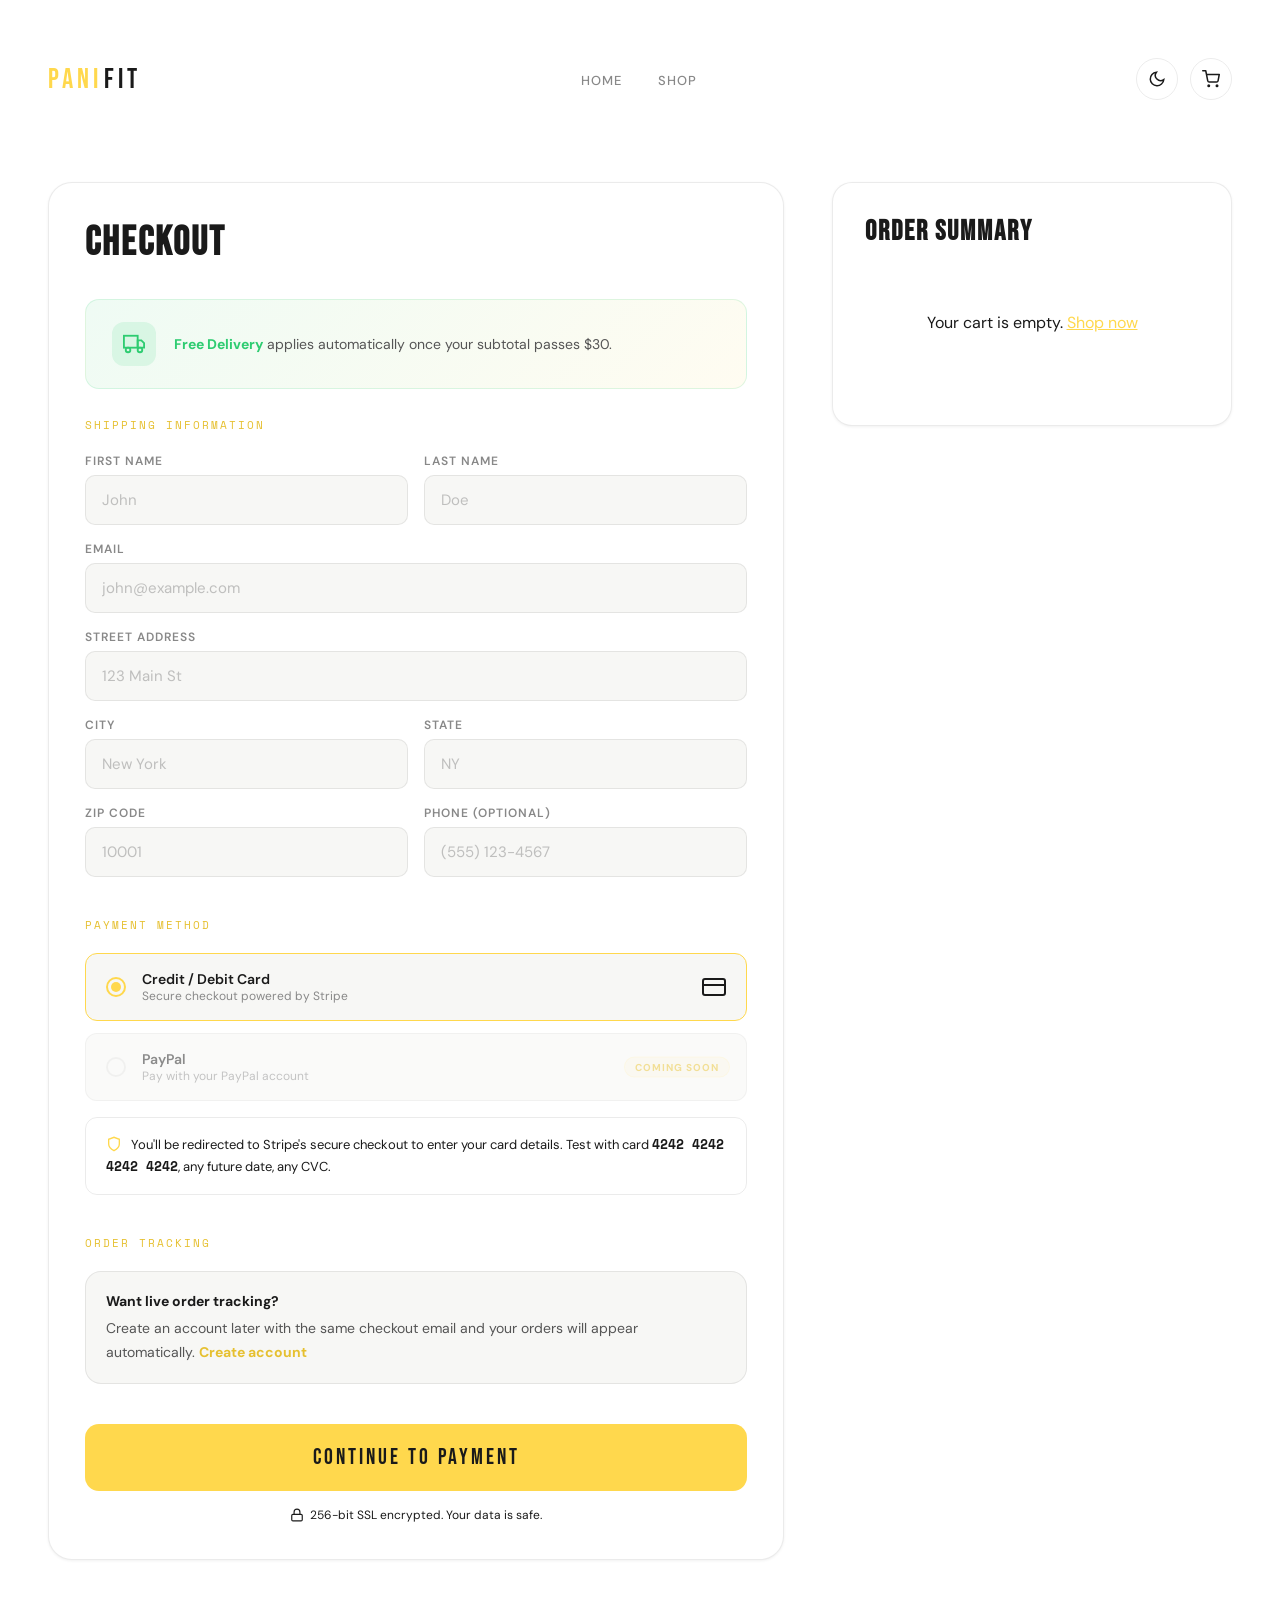
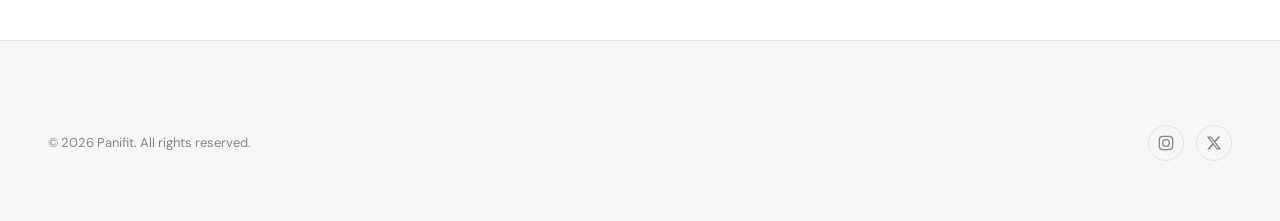
==== commit 1c715c92: "Final UPDATE" ====
--- a/style.css
+++ b/style.css
@@ -1,64 +1,79 @@
-@import url('https://fonts.googleapis.com/css2?family=Bebas+Neue&family=DM+Sans:ital,wght@0,300;0,400;0,500;0,700;1,300&family=Space+Mono:wght@400;700&display=swap');
+@import url("https://fonts.googleapis.com/css2?family=Bebas+Neue&family=DM+Sans:ital,wght@0,300;0,400;0,500;0,700;1,300&family=Space+Mono:wght@400;700&display=swap");
 
 /* ============ LIGHT MODE (DEFAULT) ============ */
 :root {
-  --yellow: #FFD84D;
+  --yellow: #ffd84d;
   --yellow-dark: #e6c030;
   --yellow-glow: rgba(255, 216, 77, 0.3);
-  --bg: #FFFFFF;
-  --bg-alt: #F7F7F5;
-  --bg-card: #FFFFFF;
-  --bg-elevated: #F0F0EE;
-  --text: #1A1A1A;
+  --bg: #ffffff;
+  --bg-alt: #f7f7f5;
+  --bg-card: #ffffff;
+  --bg-elevated: #f0f0ee;
+  --text: #1a1a1a;
   --text-secondary: #555555;
   --text-muted: #888888;
-  --border: rgba(0,0,0,0.08);
-  --border-strong: rgba(0,0,0,0.12);
-  --green: #2ECC71;
+  --border: rgba(0, 0, 0, 0.08);
+  --border-strong: rgba(0, 0, 0, 0.12);
+  --green: #2ecc71;
   --radius: 14px;
-  --shadow-sm: 0 1px 3px rgba(0,0,0,0.06);
-  --shadow-md: 0 4px 16px rgba(0,0,0,0.08);
-  --shadow-lg: 0 12px 40px rgba(0,0,0,0.1);
-  --nav-bg: rgba(255,255,255,0.92);
-  --overlay-bg: rgba(255,255,255,0.6);
+  --shadow-sm: 0 1px 3px rgba(0, 0, 0, 0.06);
+  --shadow-md: 0 4px 16px rgba(0, 0, 0, 0.08);
+  --shadow-lg: 0 12px 40px rgba(0, 0, 0, 0.1);
+  --nav-bg: rgba(255, 255, 255, 0.92);
+  --overlay-bg: rgba(255, 255, 255, 0.6);
 }
 
 /* ============ DARK MODE ============ */
 [data-theme="dark"] {
-  --bg: #0D0D0D;
+  --bg: #0d0d0d;
   --bg-alt: #141414;
   --bg-card: #1c1c1c;
   --bg-elevated: #242424;
-  --text: #FAFAF8;
-  --text-secondary: #BBBBBB;
+  --text: #fafaf8;
+  --text-secondary: #bbbbbb;
   --text-muted: #888888;
-  --border: rgba(255,255,255,0.08);
-  --border-strong: rgba(255,255,255,0.12);
-  --green: #7CEB6F;
-  --shadow-sm: 0 1px 3px rgba(0,0,0,0.2);
-  --shadow-md: 0 4px 16px rgba(0,0,0,0.3);
-  --shadow-lg: 0 12px 40px rgba(0,0,0,0.4);
-  --nav-bg: rgba(13,13,13,0.92);
-  --overlay-bg: rgba(0,0,0,0.6);
-}
-
-*, *::before, *::after { box-sizing: border-box; margin: 0; padding: 0; }
-html { scroll-behavior: smooth; }
+  --border: rgba(255, 255, 255, 0.08);
+  --border-strong: rgba(255, 255, 255, 0.12);
+  --green: #7ceb6f;
+  --shadow-sm: 0 1px 3px rgba(0, 0, 0, 0.2);
+  --shadow-md: 0 4px 16px rgba(0, 0, 0, 0.3);
+  --shadow-lg: 0 12px 40px rgba(0, 0, 0, 0.4);
+  --nav-bg: rgba(13, 13, 13, 0.92);
+  --overlay-bg: rgba(0, 0, 0, 0.6);
+}
+
+*,
+*::before,
+*::after {
+  box-sizing: border-box;
+  margin: 0;
+  padding: 0;
+}
+html {
+  scroll-behavior: smooth;
+}
 
 body {
-  font-family: 'DM Sans', sans-serif;
+  font-family: "DM Sans", sans-serif;
   background: var(--bg);
   color: var(--text);
   overflow-x: hidden;
-  transition: background 0.3s ease, color 0.3s ease;
+  transition:
+    background 0.3s ease,
+    color 0.3s ease;
 }
 
 /* ============ NAV ============ */
 nav {
-  position: fixed; top: 0; left: 0; right: 0;
+  position: fixed;
+  top: 0;
+  left: 0;
+  right: 0;
   z-index: 1000;
   padding: 16px 48px;
-  display: flex; align-items: center; justify-content: space-between;
+  display: flex;
+  align-items: center;
+  justify-content: space-between;
   border-bottom: 1px solid transparent;
   transition: all 0.4s ease;
 }
@@ -69,7 +84,7 @@
   box-shadow: var(--shadow-sm);
 }
 .nav-logo {
-  font-family: 'Bebas Neue', sans-serif;
+  font-family: "Bebas Neue", sans-serif;
   font-size: 28px;
   letter-spacing: 4px;
   color: var(--yellow);
@@ -78,8 +93,15 @@
   align-items: center;
   gap: 2px;
 }
-.nav-logo span { color: var(--text); }
-.nav-links { display: flex; gap: 36px; list-style: none; align-items: center; }
+.nav-logo span {
+  color: var(--text);
+}
+.nav-links {
+  display: flex;
+  gap: 36px;
+  list-style: none;
+  align-items: center;
+}
 .nav-links a {
   color: var(--text-muted);
   text-decoration: none;
@@ -89,251 +111,528 @@
   text-transform: uppercase;
   transition: color 0.2s;
 }
-.nav-links a:hover { color: var(--text); }
+.nav-links a:hover {
+  color: var(--text);
+}
 .nav-cta {
   background: var(--yellow) !important;
-  color: #1A1A1A !important;
+  color: #1a1a1a !important;
   padding: 10px 24px !important;
   border-radius: 100px;
   font-weight: 700 !important;
-  transition: background 0.2s, transform 0.2s !important;
-}
-.nav-cta:hover { background: var(--yellow-dark) !important; transform: scale(1.04); }
-.nav-hamburger { display: none; flex-direction: column; gap: 5px; cursor: pointer; background: none; border: none; padding: 8px; }
-.nav-hamburger span { display: block; width: 24px; height: 2px; background: var(--text); transition: 0.3s; }
-.nav-right { display: flex; align-items: center; gap: 12px; }
+  transition:
+    background 0.2s,
+    transform 0.2s !important;
+}
+.nav-cta:hover {
+  background: var(--yellow-dark) !important;
+  transform: scale(1.04);
+}
+.nav-hamburger {
+  display: none;
+  flex-direction: column;
+  gap: 5px;
+  cursor: pointer;
+  background: none;
+  border: none;
+  padding: 8px;
+}
+.nav-hamburger span {
+  display: block;
+  width: 24px;
+  height: 2px;
+  background: var(--text);
+  transition: 0.3s;
+}
+.nav-right {
+  display: flex;
+  align-items: center;
+  gap: 12px;
+}
 .nav-cart-btn {
   position: relative;
   background: none;
   border: 1px solid var(--border);
   color: var(--text);
-  width: 42px; height: 42px;
+  width: 42px;
+  height: 42px;
   border-radius: 50%;
-  display: flex; align-items: center; justify-content: center;
+  display: flex;
+  align-items: center;
+  justify-content: center;
   transition: all 0.2s;
   cursor: pointer;
 }
-.nav-cart-btn:hover { border-color: var(--yellow); color: var(--yellow); }
-.nav-cart-btn svg { width: 18px; height: 18px; }
+.nav-cart-btn:hover {
+  border-color: var(--yellow);
+  color: var(--yellow);
+}
+.nav-cart-btn svg {
+  width: 18px;
+  height: 18px;
+}
 .nav-cart-count {
-  position: absolute; top: -4px; right: -4px;
-  width: 18px; height: 18px;
-  background: var(--yellow); color: #1A1A1A;
-  border-radius: 50%; font-size: 10px; font-weight: 700;
-  display: none; align-items: center; justify-content: center;
-}
-.nav-cart-count.visible { display: flex; }
+  position: absolute;
+  top: -4px;
+  right: -4px;
+  width: 18px;
+  height: 18px;
+  background: var(--yellow);
+  color: #1a1a1a;
+  border-radius: 50%;
+  font-size: 10px;
+  font-weight: 700;
+  display: none;
+  align-items: center;
+  justify-content: center;
+}
+.nav-cart-count.visible {
+  display: flex;
+}
 
 /* Dark Mode Toggle */
 .theme-toggle {
-  width: 42px; height: 42px;
+  width: 42px;
+  height: 42px;
   border-radius: 50%;
   border: 1px solid var(--border);
   background: none;
   color: var(--text);
-  display: flex; align-items: center; justify-content: center;
+  display: flex;
+  align-items: center;
+  justify-content: center;
   cursor: pointer;
   transition: all 0.2s;
 }
-.theme-toggle:hover { border-color: var(--yellow); color: var(--yellow); }
-.theme-toggle svg { width: 18px; height: 18px; }
-.theme-toggle .icon-moon { display: block; }
-.theme-toggle .icon-sun { display: none; }
-[data-theme="dark"] .theme-toggle .icon-moon { display: none; }
-[data-theme="dark"] .theme-toggle .icon-sun { display: block; }
+.theme-toggle:hover {
+  border-color: var(--yellow);
+  color: var(--yellow);
+}
+.theme-toggle svg {
+  width: 18px;
+  height: 18px;
+}
+.theme-toggle .icon-moon {
+  display: block;
+}
+.theme-toggle .icon-sun {
+  display: none;
+}
+[data-theme="dark"] .theme-toggle .icon-moon {
+  display: none;
+}
+[data-theme="dark"] .theme-toggle .icon-sun {
+  display: block;
+}
 
 /* ============ BUTTONS ============ */
 .btn-primary {
-  display: inline-flex; align-items: center; gap: 10px;
+  display: inline-flex;
+  align-items: center;
+  gap: 10px;
   background: var(--yellow);
-  color: #1A1A1A;
-  font-family: 'DM Sans', sans-serif;
-  font-weight: 700; font-size: 15px;
+  color: #1a1a1a;
+  font-family: "DM Sans", sans-serif;
+  font-weight: 700;
+  font-size: 15px;
   padding: 16px 36px;
   border-radius: 100px;
   text-decoration: none;
   border: none;
   cursor: pointer;
-  transition: transform 0.2s, box-shadow 0.2s;
-  box-shadow: 0 4px 24px rgba(255,216,77,0.25);
-}
-.btn-primary:hover { transform: translateY(-2px); box-shadow: 0 8px 40px rgba(255,216,77,0.35); }
+  transition:
+    transform 0.2s,
+    box-shadow 0.2s;
+  box-shadow: 0 4px 24px rgba(255, 216, 77, 0.25);
+}
+.btn-primary:hover {
+  transform: translateY(-2px);
+  box-shadow: 0 8px 40px rgba(255, 216, 77, 0.35);
+}
 .btn-secondary {
-  display: inline-flex; align-items: center; gap: 10px;
-  color: var(--text-secondary); font-weight: 500; font-size: 15px;
+  display: inline-flex;
+  align-items: center;
+  gap: 10px;
+  color: var(--text-secondary);
+  font-weight: 500;
+  font-size: 15px;
   text-decoration: none;
   transition: color 0.2s;
 }
-.btn-secondary:hover { color: var(--yellow-dark); }
-.btn-arrow { font-size: 18px; transition: transform 0.2s; }
-.btn-primary:hover .btn-arrow { transform: translateX(4px); }
+.btn-secondary:hover {
+  color: var(--yellow-dark);
+}
+.btn-arrow {
+  font-size: 18px;
+  transition: transform 0.2s;
+}
+.btn-primary:hover .btn-arrow {
+  transform: translateX(4px);
+}
 
 /* ============ HERO ============ */
 .hero {
   min-height: 100vh;
-  display: flex; align-items: center;
+  display: flex;
+  align-items: center;
   padding: 120px 48px 80px;
   position: relative;
   overflow: hidden;
 }
+.hero::after {
+  content: "";
+  position: absolute;
+  bottom: 0;
+  left: 0;
+  right: 0;
+  height: 120px;
+  background: linear-gradient(to bottom, transparent, var(--bg));
+  z-index: 1;
+  pointer-events: none;
+}
 .hero-bg {
-  position: absolute; inset: 0;
-  background: radial-gradient(ellipse 60% 80% at 72% 44%, rgba(255,216,77,0.09) 0%, transparent 72%),
-              linear-gradient(180deg, rgba(255,255,255,0.25) 0%, rgba(247,247,245,0.8) 100%);
-}
-
-.hero-content { position: relative; z-index: 2; max-width: 640px; }
+  position: absolute;
+  inset: 0;
+  background:
+    radial-gradient(
+      ellipse 60% 80% at 72% 44%,
+      rgba(255, 216, 77, 0.09) 0%,
+      transparent 72%
+    ),
+    linear-gradient(
+      180deg,
+      rgba(255, 255, 255, 0.25) 0%,
+      rgba(247, 247, 245, 0.8) 100%
+    );
+}
+
+.hero-content {
+  position: relative;
+  z-index: 2;
+  max-width: 640px;
+}
 .hero-tag {
-  display: inline-flex; align-items: center; gap: 8px;
-  background: rgba(255,216,77,0.12);
-  border: 1px solid rgba(255,216,77,0.25);
+  display: inline-flex;
+  align-items: center;
+  gap: 8px;
+  background: rgba(255, 216, 77, 0.12);
+  border: 1px solid rgba(255, 216, 77, 0.25);
   border-radius: 100px;
   padding: 6px 16px;
-  font-size: 12px; font-weight: 700;
-  letter-spacing: 2px; text-transform: uppercase;
+  font-size: 12px;
+  font-weight: 700;
+  letter-spacing: 2px;
+  text-transform: uppercase;
   color: var(--yellow-dark);
   margin-bottom: 32px;
   animation: fadeUp 0.8s ease both;
 }
-[data-theme="dark"] .hero-tag { color: var(--yellow); }
+[data-theme="dark"] .hero-tag {
+  color: var(--yellow);
+}
 .hero-tag .pulse-dot {
-  width: 6px; height: 6px; border-radius: 50%;
+  width: 6px;
+  height: 6px;
+  border-radius: 50%;
   background: var(--yellow);
   animation: pulse 2s infinite;
 }
 
-@keyframes pulse { 0%,100%{opacity:1;} 50%{opacity:0.3;} }
-@keyframes fadeUp { from{opacity:0;transform:translateY(30px);} to{opacity:1;transform:translateY(0);} }
-@keyframes fadeIn { from{opacity:0;} to{opacity:1;} }
+@keyframes pulse {
+  0%,
+  100% {
+    opacity: 1;
+  }
+  50% {
+    opacity: 0.3;
+  }
+}
+@keyframes fadeUp {
+  from {
+    opacity: 0;
+    transform: translateY(30px);
+  }
+  to {
+    opacity: 1;
+    transform: translateY(0);
+  }
+}
+@keyframes fadeIn {
+  from {
+    opacity: 0;
+  }
+  to {
+    opacity: 1;
+  }
+}
 
 .hero h1 {
-  font-family: 'Bebas Neue', sans-serif;
+  font-family: "Bebas Neue", sans-serif;
   font-size: clamp(72px, 9vw, 140px);
   line-height: 0.9;
   letter-spacing: 2px;
   margin-bottom: 28px;
   animation: fadeUp 0.8s 0.1s ease both;
 }
-.hero h1 em { color: var(--yellow-dark); font-style: normal; }
-[data-theme="dark"] .hero h1 em { color: var(--yellow); }
+.hero h1 em {
+  color: var(--yellow-dark);
+  font-style: normal;
+}
+[data-theme="dark"] .hero h1 em {
+  color: var(--yellow);
+}
 .hero h1 .outline {
   -webkit-text-stroke: 2px var(--text);
   color: transparent;
 }
 .hero-sub {
-  font-size: 17px; font-weight: 300; line-height: 1.7;
+  font-size: 17px;
+  font-weight: 300;
+  line-height: 1.7;
   color: var(--text-secondary);
   max-width: 520px;
   margin-bottom: 44px;
   animation: fadeUp 0.8s 0.2s ease both;
 }
 .hero-actions {
-  display: flex; align-items: center; gap: 20px; flex-wrap: wrap;
-  margin-bottom: 20px;
+  display: flex;
+  align-items: center;
+  gap: 20px;
+  flex-wrap: wrap;
+  margin-bottom: 64px;
   animation: fadeUp 0.8s 0.3s ease both;
 }
 
-/* ============ HERO VISUAL (RIGHT SIDE) ============ */
+/* ============ HERO VISUAL (RIGHT SIDE) — IMAGE SLIDER ============ */
 .hero-scene {
-  position: absolute; right: 0; top: 50%; transform: translateY(-50%);
-  width: 50%; height: 100%;
-  display: flex; align-items: center; justify-content: center;
+  position: absolute;
+  right: 48px;
+  top: 35%;
+  transform: translateY(-50%);
+  width: 56%;
+  max-width: 780px;
+  height: 70%;
+  max-height: 540px;
+  display: flex;
+  align-items: center;
+  justify-content: center;
   animation: fadeIn 1s 0.3s ease both;
 }
-
-.hero-lemon-visual {
+.hero-slider {
+  border-radius: 26px !important;
+  box-shadow:
+    0 32px 80px rgba(0, 0, 0, 0.18),
+    0 8px 24px rgba(0, 0, 0, 0.08) !important;
+}
+
+.hero-slider {
   position: relative;
-  width: 380px; height: 380px;
-}
-.hero-lemon-circle {
-  width: 100%; height: 100%;
+  width: 100%;
+  height: 100%;
+  border-radius: 20px;
+  overflow: hidden;
+  box-shadow:
+    0 20px 60px rgba(0, 0, 0, 0.12),
+    0 4px 16px rgba(0, 0, 0, 0.06);
+  border: 1px solid var(--border);
+}
+.hero-slider-track {
+  display: flex;
+  height: 100%;
+  transition: transform 0.6s cubic-bezier(0.4, 0, 0.2, 1);
+  will-change: transform;
+}
+.hero-slide {
+  min-width: 100%;
+  height: 100%;
+  position: relative;
+  overflow: hidden;
+}
+.hero-slide img {
+  width: 100%;
+  height: 100%;
+  object-fit: cover;
+  display: block;
+}
+.hero-slide-overlay {
+  position: absolute;
+  bottom: 0;
+  left: 0;
+  right: 0;
+  padding: 48px 24px 24px;
+  background: linear-gradient(to top, rgba(0,0,0,0.55) 0%, transparent 100%);
+  display: flex;
+  align-items: flex-end;
+}
+.hero-slide-tag {
+  display: inline-block;
+  padding: 6px 14px;
+  background: rgba(255, 216, 77, 0.9);
+  color: #1a1a1a;
+  font-family: "DM Sans", sans-serif;
+  font-size: 12px;
+  font-weight: 700;
+  letter-spacing: 0.06em;
+  text-transform: uppercase;
+  border-radius: 6px;
+}
+
+/* Dots */
+.hero-slider-dots {
+  position: absolute;
+  bottom: 16px;
+  right: 16px;
+  display: flex;
+  gap: 6px;
+  z-index: 3;
+}
+.hero-dot {
+  width: 8px;
+  height: 8px;
   border-radius: 50%;
-  background: linear-gradient(135deg, rgba(255,216,77,0.18), rgba(255,255,255,0.98));
-  border: 1px solid rgba(255,216,77,0.18);
-  display: flex; align-items: center; justify-content: center;
-  animation: gentleFloat 6s ease-in-out infinite;
-}
-@keyframes gentleFloat {
-  0%,100% { transform: translateY(0); }
-  50% { transform: translateY(-16px); }
-}
-.hero-lemon-circle svg { width: 200px; height: 200px; }
-.hero-lemon-badge {
+  border: none;
+  background: rgba(255, 255, 255, 0.4);
+  cursor: pointer;
+  padding: 0;
+  transition: all 0.3s;
+}
+.hero-dot.active {
+  background: var(--yellow);
+  width: 22px;
+  border-radius: 4px;
+  box-shadow: 0 0 8px rgba(255, 216, 77, 0.5);
+}
+
+/* Progress bar */
+.hero-slider-progress {
   position: absolute;
-  background: var(--bg-card);
-  border: 1px solid var(--border);
-  border-radius: 16px;
-  padding: 14px 20px;
-  box-shadow: var(--shadow-md);
-  display: flex; align-items: center; gap: 12px;
-  animation: fadeUp 0.8s 0.6s ease both;
-}
-.hero-lemon-badge-icon {
-  width: 40px; height: 40px;
-  border-radius: 10px;
-  background: rgba(255,216,77,0.12);
-  display: flex; align-items: center; justify-content: center;
-  color: var(--yellow-dark);
-}
-.hero-lemon-badge-icon svg { width: 20px; height: 20px; }
-.hero-lemon-badge-text { font-size: 13px; font-weight: 600; }
-.hero-lemon-badge-sub { font-size: 11px; color: var(--text-muted); }
-.badge-top { top: 10%; right: -20px; }
-.badge-bottom { bottom: 15%; left: -30px; }
-.badge-left { top: 50%; left: -50px; transform: translateY(-50%); }
+  top: 0;
+  left: 0;
+  right: 0;
+  height: 3px;
+  background: rgba(255, 255, 255, 0.15);
+  z-index: 3;
+}
+.hero-slider-progress-bar {
+  height: 100%;
+  width: 0%;
+  background: var(--yellow);
+}
+
+/* Dark mode slider */
+[data-theme="dark"] .hero-slider {
+  box-shadow:
+    0 20px 60px rgba(0, 0, 0, 0.3),
+    0 4px 16px rgba(0, 0, 0, 0.15);
+}
 
 /* Hero stats */
 .hero-stats {
-  position: absolute; bottom: 48px; left: 48px; right: 48px;
-  display: flex; gap: 48px;
+  position: absolute;
+  bottom: 48px;
+  left: 48px;
+  right: 48px;
+  display: flex;
+  gap: 48px;
   animation: fadeUp 0.8s 0.5s ease both;
   z-index: 2;
 }
-.stat { border-left: 2px solid var(--border); padding-left: 24px; }
-.stat-num { font-family: 'Bebas Neue', sans-serif; font-size: 36px; color: var(--yellow-dark); letter-spacing: 2px; }
-[data-theme="dark"] .stat-num { color: var(--yellow); }
-.stat-label { font-size: 12px; color: var(--text-muted); letter-spacing: 1px; text-transform: uppercase; }
+.stat {
+  border-left: 2px solid var(--border);
+  padding-left: 24px;
+}
+.stat-num {
+  font-family: "Bebas Neue", sans-serif;
+  font-size: 36px;
+  color: var(--yellow-dark);
+  letter-spacing: 2px;
+}
+[data-theme="dark"] .stat-num {
+  color: var(--yellow);
+}
+.stat-label {
+  font-size: 12px;
+  color: var(--text-muted);
+  letter-spacing: 1px;
+  text-transform: uppercase;
+}
 
 /* ============ FREE DELIVERY BANNER ============ */
 .free-delivery-banner {
-  background: linear-gradient(135deg, rgba(46,204,113,0.08), rgba(255,216,77,0.08));
-  border: 1px solid rgba(46,204,113,0.15);
+  background: linear-gradient(
+    135deg,
+    rgba(46, 204, 113, 0.08),
+    rgba(255, 216, 77, 0.08)
+  );
+  border: 1px solid rgba(46, 204, 113, 0.15);
   border-radius: 14px;
   padding: 18px 28px;
-  display: flex; align-items: center; gap: 14px;
-  max-width: 800px;
+  display: flex;
+  align-items: center;
+  gap: 14px;
+  max-width: 500px;
   margin: 0 auto 40px;
 }
 [data-theme="dark"] .free-delivery-banner {
-  background: linear-gradient(135deg, rgba(46,204,113,0.06), rgba(255,216,77,0.06));
+  background: linear-gradient(
+    135deg,
+    rgba(46, 204, 113, 0.06),
+    rgba(255, 216, 77, 0.06)
+  );
 }
 .free-delivery-banner .delivery-icon {
-  width: 44px; height: 44px;
+  width: 44px;
+  height: 44px;
   border-radius: 12px;
-  background: rgba(46,204,113,0.12);
-  display: flex; align-items: center; justify-content: center;
+  background: rgba(46, 204, 113, 0.12);
+  display: flex;
+  align-items: center;
+  justify-content: center;
   flex-shrink: 0;
   color: var(--green);
 }
-.free-delivery-banner .delivery-icon svg { width: 22px; height: 22px; }
-.free-delivery-banner .delivery-text strong { color: var(--green); }
-.free-delivery-banner .delivery-text { font-size: 14px; color: var(--text-secondary); line-height: 1.5; }
+.free-delivery-banner .delivery-icon svg {
+  width: 22px;
+  height: 22px;
+}
+.free-delivery-banner .delivery-text strong {
+  color: var(--green);
+  align-items: center;
+}
+.free-delivery-banner .delivery-text {
+  font-size: 14px;
+  color: var(--text-secondary);
+  line-height: 1.5;
+}
 
 /* ============ SECTION COMMONS ============ */
-section { padding: 100px 48px; }
+section {
+  padding: 100px 48px;
+}
 .section-tag {
-  font-family: 'Space Mono', monospace;
-  font-size: 11px; letter-spacing: 3px; text-transform: uppercase;
-  color: var(--yellow-dark); margin-bottom: 16px;
-}
-[data-theme="dark"] .section-tag { color: var(--yellow); }
+  font-family: "Space Mono", monospace;
+  font-size: 11px;
+  letter-spacing: 3px;
+  text-transform: uppercase;
+  color: var(--yellow-dark);
+  margin-bottom: 16px;
+}
+[data-theme="dark"] .section-tag {
+  color: var(--yellow);
+}
 .section-title {
-  font-family: 'Bebas Neue', sans-serif;
+  font-family: "Bebas Neue", sans-serif;
   font-size: clamp(48px, 6vw, 80px);
-  line-height: 1; letter-spacing: 1px;
+  line-height: 1;
+  letter-spacing: 1px;
   margin-bottom: 20px;
 }
-.section-sub { font-size: 16px; color: var(--text-muted); line-height: 1.7; max-width: 480px; }
+.section-sub {
+  font-size: 16px;
+  color: var(--text-muted);
+  line-height: 1.7;
+  max-width: 480px;
+}
 
 /* ============ MARQUEE ============ */
 .marquee-section {
@@ -344,164 +643,568 @@
   background: var(--bg-alt);
 }
 .marquee-track {
-  display: flex; gap: 0;
+  display: flex;
+  gap: 0;
   animation: marquee 25s linear infinite;
   width: max-content;
 }
 .marquee-item {
-  display: flex; align-items: center; gap: 16px;
+  display: flex;
+  align-items: center;
+  gap: 16px;
   padding: 18px 44px;
-  font-family: 'Bebas Neue', sans-serif;
-  font-size: 18px; letter-spacing: 3px;
+  font-family: "Bebas Neue", sans-serif;
+  font-size: 18px;
+  letter-spacing: 3px;
   color: var(--text-muted);
   border-right: 1px solid var(--border);
   white-space: nowrap;
 }
-.marquee-item .m-icon { width: 18px; height: 18px; color: var(--yellow-dark); flex-shrink: 0; }
-[data-theme="dark"] .marquee-item .m-icon { color: var(--yellow); }
-.marquee-item span { color: var(--yellow-dark); }
-[data-theme="dark"] .marquee-item span { color: var(--yellow); }
-@keyframes marquee { from{transform:translateX(0);} to{transform:translateX(-50%);} }
+.marquee-item .m-icon {
+  width: 18px;
+  height: 18px;
+  color: var(--yellow-dark);
+  flex-shrink: 0;
+}
+[data-theme="dark"] .marquee-item .m-icon {
+  color: var(--yellow);
+}
+.marquee-item span {
+  color: var(--yellow-dark);
+}
+[data-theme="dark"] .marquee-item span {
+  color: var(--yellow);
+}
+@keyframes marquee {
+  from {
+    transform: translateX(0);
+  }
+  to {
+    transform: translateX(-50%);
+  }
+}
+
+/* ============ LEMON ICE CTA (HERO-WITH-MARQUEE) ============ */
+.ice-cta-section {
+  padding: 80px 48px 96px;
+  background: transparent;
+}
+.ice-cta-shell {
+  position: relative;
+  display: grid;
+  grid-template-columns: minmax(320px, 520px) minmax(0, 1fr);
+  gap: 56px;
+  align-items: center;
+  padding: 0;
+  border: none;
+  background: transparent;
+  box-shadow: none;
+  overflow: visible;
+  color: var(--text);
+}
+.ice-cta-shell::before,
+.ice-cta-shell::after { content: none; display: none; }
+
+.ice-cta-copy,
+.ice-cta-visual {
+  position: relative;
+  z-index: 1;
+}
+
+.ice-cta-copy .section-tag {
+  display: inline-block;
+  color: var(--yellow-dark);
+  opacity: 0.95;
+  margin-bottom: 20px;
+}
+[data-theme="dark"] .ice-cta-copy .section-tag { color: var(--yellow); }
+
+.ice-cta-copy .section-title {
+  color: var(--text);
+  font-size: clamp(40px, 5.2vw, 72px);
+  line-height: 0.95;
+  letter-spacing: -0.01em;
+  max-width: 12ch;
+  margin-bottom: 20px;
+  text-wrap: balance;
+}
+.ice-cta-copy .section-sub {
+  color: var(--text-muted);
+  max-width: 460px;
+  font-size: 16px;
+  line-height: 1.65;
+}
+
+.ice-cta-meta {
+  display: flex;
+  flex-wrap: wrap;
+  gap: 10px;
+  margin-top: 28px;
+}
+.ice-cta-meta span {
+  padding: 9px 14px;
+  border-radius: 999px;
+  border: 1px solid var(--border);
+  background: var(--bg);
+  font-size: 11px;
+  letter-spacing: 0.1em;
+  text-transform: uppercase;
+  color: var(--text-muted);
+}
+[data-theme="dark"] .ice-cta-meta span {
+  background: rgba(255, 255, 255, 0.04);
+}
+
+.ice-cta-actions {
+  display: flex;
+  flex-wrap: wrap;
+  align-items: center;
+  gap: 14px;
+  margin-top: 36px;
+}
+/* Scramble button: brand yellow pill (matches site) */
+.ice-cta-actions .scramble-btn {
+  min-width: 172px;
+  justify-content: center;
+  padding: 14px 32px !important;
+  border-radius: 999px !important;
+  font-weight: 700;
+  transition: background 0.2s ease, color 0.2s ease, transform 0.2s ease, box-shadow 0.2s ease;
+}
+.ice-cta-actions .scramble-btn:hover {
+  transform: translateY(-2px);
+}
+.ice-cta-actions .btn-secondary {
+  padding: 14px 22px;
+  border-radius: 999px;
+}
+
+/* Marquee side */
+.ice-cta-visual {
+  display: grid;
+  gap: 20px;
+  overflow: hidden;
+  mask-image: linear-gradient(90deg, transparent 0%, #000 8%, #000 92%, transparent 100%);
+  -webkit-mask-image: linear-gradient(90deg, transparent 0%, #000 8%, #000 92%, transparent 100%);
+}
+.ice-marquee-row {
+  --gap: 16px;
+  display: flex;
+  gap: var(--gap);
+  overflow: hidden;
+}
+.ice-marquee-row-reverse .ice-marquee-group {
+  animation-direction: reverse;
+}
+.ice-marquee-group {
+  display: flex;
+  min-width: 100%;
+  flex-shrink: 0;
+  gap: var(--gap);
+  animation: ice-marquee var(--duration, 32s) linear infinite;
+}
+.ice-card {
+  position: relative;
+  flex: 0 0 clamp(168px, 18vw, 208px);
+  aspect-ratio: 1 / 1;
+  overflow: hidden;
+  border-radius: 22px;
+  border: 1px solid var(--border);
+  background: var(--bg-alt);
+  box-shadow: 0 10px 26px rgba(0, 0, 0, 0.08);
+  transition: transform 0.4s ease, box-shadow 0.4s ease, border-color 0.3s ease;
+}
+.ice-card::after {
+  content: none;
+}
+.ice-card:hover {
+  transform: translateY(-4px) scale(1.02);
+  border-color: rgba(255, 214, 61, 0.45);
+  box-shadow: 0 20px 40px rgba(255, 214, 61, 0.18);
+}
+[data-theme="dark"] .ice-card {
+  border-color: rgba(255, 255, 255, 0.08);
+  box-shadow: 0 12px 30px rgba(0, 0, 0, 0.35);
+}
+.ice-card img {
+  width: 100%;
+  height: 100%;
+  display: block;
+  object-fit: cover;
+  transition: transform 0.6s ease;
+}
+.ice-card:hover img { transform: scale(1.08); }
+@keyframes ice-marquee {
+  from {
+    transform: translateX(0);
+  }
+  to {
+    transform: translateX(calc(-100% - var(--gap)));
+  }
+}
 
 /* ============ EXPLAIN SECTION ============ */
 .explain-grid {
-  display: grid; grid-template-columns: 1fr 1fr;
-  gap: 80px; align-items: center;
+  display: grid;
+  grid-template-columns: 1fr 1fr;
+  gap: 80px;
+  align-items: center;
 }
 .explain-visual {
-  position: relative; height: 500px;
-  border-radius: 24px; overflow: hidden;
+  position: relative;
+  height: 500px;
+  border-radius: 24px;
+  overflow: hidden;
   background: linear-gradient(145deg, var(--bg-elevated), var(--bg-alt));
   border: 1px solid var(--border);
 }
+.div_margin {
+  margin-top: 40px;
+}
+.lemon_image {
+  width: 750px;
+  max-width: 100%;
+  height: auto;
+  display: block;
+  margin-left: auto;
+  margin-right: 0;
+}
+.flavors_images {
+  width: 248px;
+  height: auto;
+}
+
+/* ============ FUTURE FLAVORS ============ */
+.future-flavors-grid {
+  display: grid;
+  grid-template-columns: repeat(4, 1fr);
+  gap: 20px;
+  margin-top: 48px;
+}
+.flavor-card {
+  text-align: center;
+  padding: 36px 20px 28px;
+  border-radius: 16px;
+  border: 1px solid var(--border);
+  background: var(--bg-card);
+  transition: all 0.3s;
+}
+.flavor-card:hover {
+  border-color: var(--yellow);
+  transform: translateY(-4px);
+  box-shadow: 0 12px 32px rgba(255, 216, 77, 0.1);
+}
+.flavor-icon {
+  width: 56px;
+  height: 56px;
+  border-radius: 16px;
+  display: flex;
+  align-items: center;
+  justify-content: center;
+  margin: 0 auto 18px;
+}
+.flavor-icon svg {
+  width: 28px;
+  height: 28px;
+}
+.flavor-name {
+  font-size: 15px;
+  font-weight: 700;
+  color: var(--text);
+  margin-bottom: 6px;
+}
+.flavor-status {
+  font-size: 11px;
+  letter-spacing: 1.5px;
+  text-transform: uppercase;
+  color: var(--text-muted);
+}
+@media (max-width: 768px) {
+  .future-flavors-grid {
+    grid-template-columns: repeat(2, 1fr);
+  }
+}
+.explain-lemon-img {
+  width: 100%;
+  height: 100%;
+  object-fit: cover;
+  display: block;
+  position: absolute;
+  inset: 0;
+}
 .explain-cube-scene {
-  position: absolute; inset: 0;
-  display: flex; align-items: center; justify-content: center;
-  perspective: 600px;
+  position: absolute;
+  inset: 0;
+  display: flex;
+  align-items: center;
+  justify-content: center;
+  perspective: 350px;
 }
 .explain-cube {
-  width: 160px; height: 160px;
+  width: 160px;
+  height: 160px;
   border-radius: 28px;
-  background: linear-gradient(135deg, rgba(255,216,77,0.9), rgba(255,200,30,0.7));
-  box-shadow: 0 40px 80px rgba(255,216,77,0.25), inset 0 0 40px rgba(255,255,255,0.2);
+  background: linear-gradient(
+    135deg,
+    rgba(255, 216, 77, 0.9),
+    rgba(255, 200, 30, 0.7)
+  );
+  box-shadow:
+    0 40px 80px rgba(255, 216, 77, 0.25),
+    inset 0 0 40px rgba(255, 255, 255, 0.2);
   position: relative;
   animation: gentleFloat 4s ease-in-out infinite;
-  display: flex; align-items: center; justify-content: center;
-}
-.explain-cube svg { width: 60px; height: 60px; color: #1A1A1A; opacity: 0.7; }
+  display: flex;
+  align-items: center;
+  justify-content: center;
+}
+.explain-cube svg {
+  width: 60px;
+  height: 60px;
+  color: #1a1a1a;
+  opacity: 0.7;
+}
 .explain-cube::before {
-  content: '';
-  position: absolute; inset: 14px;
+  content: "";
+  position: absolute;
+  inset: 14px;
   border-radius: 18px;
-  border: 1px solid rgba(255,255,255,0.4);
-  background: linear-gradient(135deg, rgba(255,255,255,0.3), transparent 60%);
+  border: 1px solid rgba(255, 255, 255, 0.4);
+  background: linear-gradient(
+    135deg,
+    rgba(255, 255, 255, 0.3),
+    transparent 60%
+  );
 }
 .explain-drops {
-  position: absolute; bottom: 40px; left: 50%; transform: translateX(-50%);
-  display: flex; gap: 8px;
+  position: absolute;
+  bottom: 40px;
+  left: 50%;
+  transform: translateX(-50%);
+  display: flex;
+  gap: 8px;
 }
 .drop {
-  width: 12px; height: 16px;
-  background: rgba(255,216,77,0.5);
+  width: 12px;
+  height: 16px;
+  background: rgba(255, 216, 77, 0.5);
   border-radius: 50% 50% 50% 50% / 60% 60% 40% 40%;
   animation: drip 2s ease-in-out infinite;
 }
-.drop:nth-child(2) { animation-delay: 0.3s; }
-.drop:nth-child(3) { animation-delay: 0.6s; }
-@keyframes drip { 0%,100%{transform:scaleY(1);opacity:0.5;} 50%{transform:scaleY(1.3);opacity:1;} }
+.drop:nth-child(2) {
+  animation-delay: 0.3s;
+}
+.drop:nth-child(3) {
+  animation-delay: 0.6s;
+}
+@keyframes drip {
+  0%,
+  100% {
+    transform: scaleY(1);
+    opacity: 0.5;
+  }
+  50% {
+    transform: scaleY(1.3);
+    opacity: 1;
+  }
+}
 .explain-label {
-  position: absolute; top: 24px; left: 24px;
-  background: rgba(255,216,77,0.1);
-  border: 1px solid rgba(255,216,77,0.2);
-  padding: 8px 16px; border-radius: 100px;
-  font-size: 12px; font-weight: 700; color: var(--yellow-dark);
+  position: absolute;
+  top: 24px;
+  left: 24px;
+  background: rgba(255, 216, 77, 0.1);
+  border: 1px solid rgba(255, 216, 77, 0.2);
+  padding: 8px 16px;
+  border-radius: 100px;
+  font-size: 12px;
+  font-weight: 700;
+  color: var(--yellow-dark);
   letter-spacing: 1px;
 }
-[data-theme="dark"] .explain-label { color: var(--yellow); }
-.explain-features { list-style: none; margin-top: 40px; }
+[data-theme="dark"] .explain-label {
+  color: var(--yellow);
+}
+.explain-features {
+  list-style: none;
+  margin-top: 40px;
+}
 .explain-features li {
-  display: flex; align-items: flex-start; gap: 16px;
+  display: flex;
+  align-items: flex-start;
+  gap: 16px;
   padding: 20px 0;
   border-bottom: 1px solid var(--border);
 }
-.explain-features li:last-child { border-bottom: none; }
+.explain-features li:last-child {
+  border-bottom: none;
+}
 .feat-icon {
-  width: 40px; height: 40px; border-radius: 12px;
-  background: rgba(255,216,77,0.1);
-  display: flex; align-items: center; justify-content: center;
+  width: 40px;
+  height: 40px;
+  border-radius: 12px;
+  background: rgba(255, 216, 77, 0.1);
+  display: flex;
+  align-items: center;
+  justify-content: center;
   flex-shrink: 0;
   color: var(--yellow-dark);
 }
-[data-theme="dark"] .feat-icon { color: var(--yellow); }
-.feat-icon svg { width: 20px; height: 20px; }
-.feat-title { font-weight: 700; font-size: 15px; margin-bottom: 4px; }
-.feat-desc { font-size: 13px; color: var(--text-muted); line-height: 1.5; }
+[data-theme="dark"] .feat-icon {
+  color: var(--yellow);
+}
+.feat-icon svg {
+  width: 20px;
+  height: 20px;
+}
+.feat-title {
+  font-weight: 700;
+  font-size: 15px;
+  margin-bottom: 4px;
+}
+.feat-desc {
+  font-size: 13px;
+  color: var(--text-muted);
+  line-height: 1.5;
+}
 
 /* ============ HOW IT WORKS ============ */
-.how-section { background: var(--bg-alt); }
+.how-section {
+  background: var(--bg-alt);
+}
 .steps-grid {
-  display: grid; grid-template-columns: repeat(3, 1fr);
-  gap: 24px; margin-top: 72px;
+  display: grid;
+  grid-template-columns: repeat(3, 1fr);
+  gap: 24px;
+  margin-top: 72px;
 }
 .step {
   padding: 48px 40px;
   background: var(--bg-card);
   border: 1px solid var(--border);
   border-radius: 20px;
-  position: relative; overflow: hidden;
+  position: relative;
+  overflow: hidden;
   transition: all 0.3s;
   box-shadow: var(--shadow-sm);
 }
-.step:hover { transform: translateY(-4px); box-shadow: var(--shadow-md); border-color: rgba(255,216,77,0.2); }
+.step:hover {
+  transform: translateY(-4px);
+  box-shadow: var(--shadow-md);
+  border-color: rgba(255, 216, 77, 0.2);
+}
 .step-num {
-  font-family: 'Bebas Neue', sans-serif;
+  font-family: "Bebas Neue", sans-serif;
   font-size: 100px;
-  color: rgba(255,216,77,0.08);
-  position: absolute; top: -10px; right: 20px;
+  color: rgba(255, 216, 77, 0.08);
+  position: absolute;
+  top: -10px;
+  right: 20px;
   line-height: 1;
   transition: color 0.3s;
 }
-.step:hover .step-num { color: rgba(255,216,77,0.15); }
-.step-icon { width: 48px; height: 48px; margin-bottom: 24px; color: var(--yellow-dark); }
-[data-theme="dark"] .step-icon { color: var(--yellow); }
-.step-icon svg { width: 100%; height: 100%; }
-.step-title { font-family: 'Bebas Neue', sans-serif; font-size: 32px; letter-spacing: 1px; margin-bottom: 12px; }
-.step-desc { font-size: 14px; color: var(--text-muted); line-height: 1.7; }
+.step:hover .step-num {
+  color: rgba(255, 216, 77, 0.15);
+}
+.step-icon {
+  width: 48px;
+  height: 48px;
+  margin-bottom: 24px;
+  color: var(--yellow-dark);
+}
+[data-theme="dark"] .step-icon {
+  color: var(--yellow);
+}
+.step-icon svg {
+  width: 100%;
+  height: 100%;
+}
+.step-title {
+  font-family: "Bebas Neue", sans-serif;
+  font-size: 32px;
+  letter-spacing: 1px;
+  margin-bottom: 12px;
+}
+.step-desc {
+  font-size: 14px;
+  color: var(--text-muted);
+  line-height: 1.7;
+}
 
 /* ============ BENEFITS ============ */
 .benefits-grid {
-  display: grid; grid-template-columns: repeat(2, 1fr);
-  gap: 24px; margin-top: 72px;
+  display: grid;
+  grid-template-columns: repeat(2, 1fr);
+  gap: 24px;
+  margin-top: 72px;
 }
 .benefit-card {
   padding: 40px;
   border: 1px solid var(--border);
   border-radius: 20px;
   background: var(--bg-card);
-  position: relative; overflow: hidden;
-  transition: border-color 0.3s, transform 0.3s, box-shadow 0.3s;
+  position: relative;
+  overflow: hidden;
+  transition:
+    border-color 0.3s,
+    transform 0.3s,
+    box-shadow 0.3s;
   box-shadow: var(--shadow-sm);
 }
-.benefit-card:hover { border-color: rgba(255,216,77,0.25); transform: translateY(-4px); box-shadow: var(--shadow-md); }
+.benefit-card:hover {
+  border-color: rgba(255, 216, 77, 0.25);
+  transform: translateY(-4px);
+  box-shadow: var(--shadow-md);
+}
 .benefit-card::before {
-  content: '';
-  position: absolute; top: 0; left: 0; right: 0; height: 2px;
+  content: "";
+  position: absolute;
+  top: 0;
+  left: 0;
+  right: 0;
+  height: 2px;
   background: linear-gradient(90deg, var(--yellow), transparent);
-  opacity: 0; transition: opacity 0.3s;
-}
-.benefit-card:hover::before { opacity: 1; }
-.benefit-icon { width: 40px; height: 40px; margin-bottom: 20px; color: var(--yellow-dark); }
-[data-theme="dark"] .benefit-icon { color: var(--yellow); }
-.benefit-icon svg { width: 100%; height: 100%; }
-.benefit-title { font-family: 'Bebas Neue', sans-serif; font-size: 28px; letter-spacing: 1px; margin-bottom: 10px; }
-.benefit-desc { font-size: 14px; color: var(--text-muted); line-height: 1.7; }
+  opacity: 0;
+  transition: opacity 0.3s;
+}
+.benefit-card:hover::before {
+  opacity: 1;
+}
+.benefit-icon {
+  width: 40px;
+  height: 40px;
+  margin-bottom: 20px;
+  color: var(--yellow-dark);
+}
+[data-theme="dark"] .benefit-icon {
+  color: var(--yellow);
+}
+.benefit-icon svg {
+  width: 100%;
+  height: 100%;
+}
+.benefit-title {
+  font-family: "Bebas Neue", sans-serif;
+  font-size: 28px;
+  letter-spacing: 1px;
+  margin-bottom: 10px;
+}
+.benefit-desc {
+  font-size: 14px;
+  color: var(--text-muted);
+  line-height: 1.7;
+}
 .benefit-badge {
-  position: absolute; top: 24px; right: 24px;
-  background: rgba(46,204,113,0.08);
-  border: 1px solid rgba(46,204,113,0.15);
+  position: absolute;
+  top: 24px;
+  right: 24px;
+  background: rgba(46, 204, 113, 0.08);
+  border: 1px solid rgba(46, 204, 113, 0.15);
   color: var(--green);
-  font-size: 11px; font-weight: 700;
-  padding: 4px 12px; border-radius: 100px; letter-spacing: 1px;
+  font-size: 11px;
+  font-weight: 700;
+  padding: 4px 12px;
+  border-radius: 100px;
+  letter-spacing: 1px;
 }
 
 /* ============ LIFESTYLE / AUDIENCE ============ */
@@ -510,8 +1213,10 @@
   text-align: center;
 }
 .audience-grid {
-  display: grid; grid-template-columns: repeat(4, 1fr);
-  gap: 16px; margin-top: 72px;
+  display: grid;
+  grid-template-columns: repeat(4, 1fr);
+  gap: 16px;
+  margin-top: 72px;
 }
 .audience-card {
   padding: 32px 20px;
@@ -523,94 +1228,198 @@
   box-shadow: var(--shadow-sm);
 }
 .audience-card:hover {
-  border-color: rgba(255,216,77,0.25);
+  border-color: rgba(255, 216, 77, 0.25);
   transform: translateY(-6px);
   box-shadow: var(--shadow-md);
 }
-.audience-icon { width: 40px; height: 40px; margin: 0 auto 16px; color: var(--yellow-dark); }
-[data-theme="dark"] .audience-icon { color: var(--yellow); }
-.audience-icon svg { width: 100%; height: 100%; }
-.audience-label { font-weight: 600; font-size: 15px; }
+.audience-icon {
+  width: 40px;
+  height: 40px;
+  margin: 0 auto 16px;
+  color: var(--yellow-dark);
+}
+[data-theme="dark"] .audience-icon {
+  color: var(--yellow);
+}
+.audience-icon svg {
+  width: 100%;
+  height: 100%;
+}
+.audience-label {
+  font-weight: 600;
+  font-size: 15px;
+}
 
 /* ============ TESTIMONIALS ============ */
-.testimonials-section { background: var(--bg-alt); }
+.testimonials-section {
+  background: var(--bg-alt);
+}
 .testimonials-grid {
-  display: grid; grid-template-columns: repeat(3, 1fr);
-  gap: 24px; margin-top: 72px;
+  display: grid;
+  grid-template-columns: repeat(3, 1fr);
+  gap: 24px;
+  margin-top: 72px;
 }
 .testimonial {
   padding: 36px;
   border: 1px solid var(--border);
   border-radius: 20px;
   background: var(--bg-card);
-  transition: border-color 0.3s, box-shadow 0.3s;
+  transition:
+    border-color 0.3s,
+    box-shadow 0.3s;
   box-shadow: var(--shadow-sm);
 }
-.testimonial:hover { border-color: rgba(255,216,77,0.15); box-shadow: var(--shadow-md); }
-.testimonial-stars { display: flex; gap: 2px; margin-bottom: 20px; color: var(--yellow); }
-.testimonial-stars svg { width: 16px; height: 16px; }
-.testimonial-text { font-size: 15px; line-height: 1.7; margin-bottom: 24px; color: var(--text-secondary); }
-.testimonial-author { display: flex; align-items: center; gap: 14px; }
+.testimonial:hover {
+  border-color: rgba(255, 216, 77, 0.15);
+  box-shadow: var(--shadow-md);
+}
+.testimonial-stars {
+  display: flex;
+  gap: 2px;
+  margin-bottom: 20px;
+  color: var(--yellow);
+}
+.testimonial-stars svg {
+  width: 16px;
+  height: 16px;
+}
+.testimonial-text {
+  font-size: 15px;
+  line-height: 1.7;
+  margin-bottom: 24px;
+  color: var(--text-secondary);
+}
+.testimonial-author {
+  display: flex;
+  align-items: center;
+  gap: 14px;
+}
 .author-avatar {
-  width: 44px; height: 44px; border-radius: 50%;
+  width: 44px;
+  height: 44px;
+  border-radius: 50%;
   background: linear-gradient(135deg, var(--yellow), var(--yellow-dark));
-  display: flex; align-items: center; justify-content: center;
-  font-weight: 700; font-size: 16px; color: #1A1A1A;
-}
-.author-name { font-weight: 700; font-size: 14px; }
-.author-role { font-size: 12px; color: var(--text-muted); }
+  display: flex;
+  align-items: center;
+  justify-content: center;
+  font-weight: 700;
+  font-size: 16px;
+  color: #1a1a1a;
+}
+.author-name {
+  font-weight: 700;
+  font-size: 14px;
+}
+.author-role {
+  font-size: 12px;
+  color: var(--text-muted);
+}
 
 /* ============ CTA SECTION ============ */
 .cta-section {
   text-align: center;
   padding: 140px 48px;
-  position: relative; overflow: hidden;
+  position: relative;
+  overflow: hidden;
 }
 .cta-section::before {
-  content: '';
-  position: absolute; inset: 0;
-  background: radial-gradient(ellipse 60% 80% at 50% 50%, rgba(255,216,77,0.06) 0%, transparent 70%);
-}
-.cta-section .section-title { font-size: clamp(60px, 8vw, 110px); }
-.cta-section .section-title em { color: var(--yellow-dark); font-style: normal; }
-[data-theme="dark"] .cta-section .section-title em { color: var(--yellow); }
-.cta-section .section-sub { max-width: 520px; margin: 0 auto 48px; text-align: center; }
-.cta-actions { display: flex; justify-content: center; gap: 20px; flex-wrap: wrap; }
+  content: "";
+  position: absolute;
+  inset: 0;
+  background: radial-gradient(
+    ellipse 60% 80% at 50% 50%,
+    rgba(255, 216, 77, 0.06) 0%,
+    transparent 70%
+  );
+}
+.cta-section .section-title {
+  font-size: clamp(60px, 8vw, 110px);
+}
+.cta-section .section-title em {
+  color: var(--yellow-dark);
+  font-style: normal;
+}
+[data-theme="dark"] .cta-section .section-title em {
+  color: var(--yellow);
+}
+.cta-section .section-sub {
+  max-width: 520px;
+  margin: 0 auto 48px;
+  text-align: center;
+}
+.cta-actions {
+  display: flex;
+  justify-content: center;
+  gap: 20px;
+  flex-wrap: wrap;
+}
 
 /* ============ FAQ ============ */
-.faq-section { background: var(--bg-alt); }
-.faq-grid { max-width: 720px; margin-top: 48px; }
+.faq-section {
+  background: var(--bg-alt);
+}
+.faq-grid {
+  max-width: 720px;
+  margin-top: 48px;
+}
 .faq-item {
   border-bottom: 1px solid var(--border);
 }
 .faq-question {
   width: 100%;
   padding: 24px 0;
-  display: flex; align-items: center; justify-content: space-between;
-  background: none; border: none;
+  display: flex;
+  align-items: center;
+  justify-content: space-between;
+  background: none;
+  border: none;
   color: var(--text);
-  font-family: 'DM Sans', sans-serif;
-  font-size: 16px; font-weight: 600;
+  font-family: "DM Sans", sans-serif;
+  font-size: 16px;
+  font-weight: 600;
   text-align: left;
   cursor: pointer;
   transition: color 0.2s;
 }
-.faq-question:hover { color: var(--yellow-dark); }
-[data-theme="dark"] .faq-question:hover { color: var(--yellow); }
+.faq-question:hover {
+  color: var(--yellow-dark);
+}
+[data-theme="dark"] .faq-question:hover {
+  color: var(--yellow);
+}
 .faq-question .faq-toggle {
-  width: 24px; height: 24px;
-  color: var(--text-muted);
-  transition: transform 0.3s, color 0.3s;
+  width: 24px;
+  height: 24px;
+  color: var(--text-muted);
+  transition:
+    transform 0.3s,
+    color 0.3s;
   flex-shrink: 0;
 }
-.faq-item.open .faq-toggle { transform: rotate(45deg); color: var(--yellow-dark); }
-[data-theme="dark"] .faq-item.open .faq-toggle { color: var(--yellow); }
+.faq-item.open .faq-toggle {
+  transform: rotate(45deg);
+  color: var(--yellow-dark);
+}
+[data-theme="dark"] .faq-item.open .faq-toggle {
+  color: var(--yellow);
+}
 .faq-answer {
-  max-height: 0; overflow: hidden;
-  transition: max-height 0.3s ease, padding 0.3s ease;
-}
-.faq-item.open .faq-answer { max-height: 200px; padding-bottom: 24px; }
-.faq-answer p { font-size: 14px; color: var(--text-muted); line-height: 1.7; }
+  max-height: 0;
+  overflow: hidden;
+  transition:
+    max-height 0.3s ease,
+    padding 0.3s ease;
+}
+.faq-item.open .faq-answer {
+  max-height: 200px;
+  padding-bottom: 24px;
+}
+.faq-answer p {
+  font-size: 14px;
+  color: var(--text-muted);
+  line-height: 1.7;
+}
 
 /* ============ NEWSLETTER FORM ============ */
 .newsletter-section {
@@ -618,7 +1427,7 @@
   padding: 80px 48px;
 }
 .newsletter-card {
-  max-width: 980px;
+  max-width: 1200px;
   margin: 0 auto;
   background: transparent;
   border: none;
@@ -626,12 +1435,12 @@
   padding: 0;
   box-shadow: none;
   display: grid;
-  grid-template-columns: minmax(280px, 1fr) minmax(320px, 420px);
-  gap: 32px;
+  grid-template-columns: 1fr 1.2fr;
+  gap: 56px;
   align-items: start;
 }
 .newsletter-card h3 {
-  font-family: 'Bebas Neue', sans-serif;
+  font-family: "Bebas Neue", sans-serif;
   font-size: 38px;
   letter-spacing: 2px;
   margin-bottom: 0;
@@ -641,14 +1450,18 @@
   font-size: 15px;
   line-height: 1.7;
 }
-.newsletter-copy { display: flex; flex-direction: column; gap: 16px; }
+.newsletter-copy {
+  display: flex;
+  flex-direction: column;
+  gap: 16px;
+}
 .newsletter-eyebrow {
   display: inline-flex;
   width: fit-content;
   padding: 7px 14px;
   border-radius: 999px;
-  background: rgba(255,216,77,0.12);
-  border: 1px solid rgba(255,216,77,0.2);
+  background: rgba(255, 216, 77, 0.12);
+  border: 1px solid rgba(255, 216, 77, 0.2);
   font-size: 11px;
   font-weight: 700;
   letter-spacing: 1.8px;
@@ -669,8 +1482,8 @@
   color: var(--text-secondary);
 }
 .newsletter-card .infobip-form-wrapper {
-  max-width: 420px;
-  margin: 0 auto;
+  max-width: 100%;
+  margin: 0;
   width: 100%;
   min-height: 240px;
   padding: 0;
@@ -681,6 +1494,87 @@
   position: relative;
   overflow: hidden;
 }
+/* Infobip form input overrides — bottom border only + yellow accent */
+.newsletter-card .infobip-form-wrapper input[type="text"],
+.newsletter-card .infobip-form-wrapper input[type="email"],
+.newsletter-card .infobip-form-wrapper input[type="tel"],
+.newsletter-card .infobip-form-wrapper input[type="number"],
+.newsletter-card .infobip-form-wrapper textarea,
+.newsletter-card .infobip-form-wrapper select {
+  background: transparent !important;
+  border: none !important;
+  border-bottom: 2px solid var(--yellow) !important;
+  border-radius: 0 !important;
+  padding: 12px 0 !important;
+  font-family: "DM Sans", sans-serif !important;
+  font-size: 14px !important;
+  color: var(--text) !important;
+  outline: none !important;
+  box-shadow: none !important;
+  transition: border-color 0.2s !important;
+  width: 100% !important;
+}
+.newsletter-card .infobip-form-wrapper input:focus,
+.newsletter-card .infobip-form-wrapper textarea:focus,
+.newsletter-card .infobip-form-wrapper select:focus {
+  border-bottom-color: var(--yellow) !important;
+}
+.newsletter-card .infobip-form-wrapper input::placeholder,
+.newsletter-card .infobip-form-wrapper textarea::placeholder {
+  color: var(--text-muted) !important;
+  opacity: 0.6 !important;
+}
+/* Nuke Infobip default wrappers */
+.infobip-form-wrapper .ib--form-container,
+.infobip-form-wrapper .ib--form,
+.infobip-form-wrapper .ib--element-container,
+.infobip-form-wrapper .ib--submit-button_wrapper {
+  background: transparent !important;
+  box-shadow: none !important;
+  border: none !important;
+}
+/* Infobip inputs */
+.infobip-form-wrapper .ib--text,
+.infobip-form-wrapper .ib--email,
+.infobip-form-wrapper .ib--phone-number,
+.infobip-form-wrapper .ib--textarea {
+  background: transparent !important;
+  border: none !important;
+  border-bottom: 2px solid var(--yellow) !important;
+  border-radius: 0 !important;
+  padding: 12px 0 !important;
+  font-family: "DM Sans", sans-serif !important;
+  font-size: 14px !important;
+  color: var(--text) !important;
+  outline: none !important;
+  box-shadow: none !important;
+}
+/* Infobip submit button */
+.infobip-form-wrapper .ib--submit-button {
+  background: linear-gradient(135deg, var(--yellow), #f5c518) !important;
+  color: #1a1a1a !important;
+  border: none !important;
+  border-radius: 10px !important;
+  padding: 11px 0 !important;
+  font-family: "DM Sans", sans-serif !important;
+  font-size: 13px !important;
+  font-weight: 700 !important;
+  cursor: pointer !important;
+  box-shadow: none !important;
+  max-height: 42px !important;
+  margin-top: 8px !important;
+}
+.infobip-form-wrapper .ib--submit-button:hover {
+  opacity: 0.88 !important;
+}
+/* Infobip labels */
+.infobip-form-wrapper .ib--input-label {
+  font-family: "DM Sans", sans-serif !important;
+  font-size: 11px !important;
+  letter-spacing: 1.5px !important;
+  text-transform: uppercase !important;
+  color: var(--text-muted) !important;
+}
 .newsletter-card .infobip-form-wrapper::before {
   display: none;
 }
@@ -722,8 +1616,8 @@
   flex-shrink: 0;
   padding: 8px 12px;
   border-radius: 999px;
-  background: rgba(46,204,113,0.1);
-  border: 1px solid rgba(46,204,113,0.15);
+  background: rgba(46, 204, 113, 0.1);
+  border: 1px solid rgba(46, 204, 113, 0.15);
   color: var(--green);
   font-size: 12px;
   font-weight: 700;
@@ -752,32 +1646,82 @@
   background: var(--bg-alt);
 }
 .footer-grid {
-  display: grid; grid-template-columns: 2fr 1fr 1fr 1fr;
-  gap: 48px; margin-bottom: 48px;
-}
-.footer-brand-desc { color: var(--text-muted); font-size: 14px; line-height: 1.7; margin-top: 16px; max-width: 280px; }
-.footer-heading { font-family: 'Space Mono', monospace; font-size: 11px; letter-spacing: 2px; text-transform: uppercase; color: var(--yellow-dark); margin-bottom: 20px; }
-[data-theme="dark"] .footer-heading { color: var(--yellow); }
-.footer-links { list-style: none; }
-.footer-links li { margin-bottom: 12px; }
-.footer-links a { color: var(--text-muted); text-decoration: none; font-size: 14px; transition: color 0.2s; }
-.footer-links a:hover { color: var(--text); }
+  display: grid;
+  grid-template-columns: 2fr 1fr 1fr 1fr;
+  gap: 48px;
+  margin-bottom: 48px;
+}
+.footer-brand-desc {
+  color: var(--text-muted);
+  font-size: 14px;
+  line-height: 1.7;
+  margin-top: 16px;
+  max-width: 280px;
+}
+.footer-heading {
+  font-family: "Space Mono", monospace;
+  font-size: 11px;
+  letter-spacing: 2px;
+  text-transform: uppercase;
+  color: var(--yellow-dark);
+  margin-bottom: 20px;
+}
+[data-theme="dark"] .footer-heading {
+  color: var(--yellow);
+}
+.footer-links {
+  list-style: none;
+}
+.footer-links li {
+  margin-bottom: 12px;
+}
+.footer-links a {
+  color: var(--text-muted);
+  text-decoration: none;
+  font-size: 14px;
+  transition: color 0.2s;
+}
+.footer-links a:hover {
+  color: var(--text);
+}
 .footer-bottom {
-  display: flex; align-items: center; justify-content: space-between;
-  border-top: 1px solid var(--border); padding-top: 24px;
-}
-.footer-bottom p { font-size: 13px; color: var(--text-muted); }
-.footer-socials { display: flex; gap: 12px; }
+  display: flex;
+  align-items: center;
+  justify-content: space-between;
+  border-top: 1px solid var(--border);
+  padding-top: 24px;
+}
+.footer-bottom p {
+  font-size: 13px;
+  color: var(--text-muted);
+}
+.footer-socials {
+  display: flex;
+  gap: 12px;
+}
 .footer-socials a {
-  width: 36px; height: 36px; border-radius: 50%;
+  width: 36px;
+  height: 36px;
+  border-radius: 50%;
   border: 1px solid var(--border);
-  display: flex; align-items: center; justify-content: center;
-  color: var(--text-muted); text-decoration: none;
+  display: flex;
+  align-items: center;
+  justify-content: center;
+  color: var(--text-muted);
+  text-decoration: none;
   transition: all 0.2s;
 }
-.footer-socials a:hover { border-color: var(--yellow); color: var(--yellow-dark); }
-[data-theme="dark"] .footer-socials a:hover { color: var(--yellow); }
-.footer-socials a svg { width: 16px; height: 16px; }
+.footer-socials a:hover {
+  border-color: var(--yellow);
+  color: var(--yellow-dark);
+}
+[data-theme="dark"] .footer-socials a:hover {
+  color: var(--yellow);
+}
+.footer-socials a svg {
+  width: 16px;
+  height: 16px;
+}
 
 /* ============ PRODUCTS PAGE ============ */
 .page-header {
@@ -786,13 +1730,20 @@
   position: relative;
 }
 .page-header::before {
-  content: '';
-  position: absolute; inset: 0;
-  background: radial-gradient(ellipse 50% 70% at 50% 80%, rgba(255,216,77,0.05) 0%, transparent 70%);
+  content: "";
+  position: absolute;
+  inset: 0;
+  background: radial-gradient(
+    ellipse 50% 70% at 50% 80%,
+    rgba(255, 216, 77, 0.05) 0%,
+    transparent 70%
+  );
 }
 
 .product-filters {
-  display: flex; justify-content: center; gap: 8px;
+  display: flex;
+  justify-content: center;
+  gap: 8px;
   margin-bottom: 48px;
 }
 .filter-btn {
@@ -801,20 +1752,31 @@
   border-radius: 100px;
   background: transparent;
   color: var(--text-muted);
-  font-family: 'DM Sans', sans-serif;
-  font-size: 13px; font-weight: 600;
-  letter-spacing: 1px; text-transform: uppercase;
+  font-family: "DM Sans", sans-serif;
+  font-size: 13px;
+  font-weight: 600;
+  letter-spacing: 1px;
+  text-transform: uppercase;
   cursor: pointer;
   transition: all 0.2s;
 }
-.filter-btn:hover { border-color: rgba(255,216,77,0.3); color: var(--text); }
-.filter-btn.active { background: var(--yellow); color: #1A1A1A; border-color: var(--yellow); }
+.filter-btn:hover {
+  border-color: rgba(255, 216, 77, 0.3);
+  color: var(--text);
+}
+.filter-btn.active {
+  background: var(--yellow);
+  color: #1a1a1a;
+  border-color: var(--yellow);
+}
 
 .products-grid {
   display: grid;
-  grid-template-columns: repeat(auto-fill, minmax(300px, 1fr));
-  gap: 24px;
-  padding: 0 48px 100px;
+  grid-template-columns: repeat(auto-fill, minmax(260px, 1fr));
+  gap: 20px;
+  padding: 0 50px 90px;
+  max-width: 1320px;
+  margin: 0 auto;
 }
 
 .product-card {
@@ -822,68 +1784,133 @@
   border-radius: 20px;
   background: var(--bg-card);
   overflow: hidden;
-  transition: border-color 0.3s, transform 0.3s, box-shadow 0.3s;
+  transition:
+    border-color 0.3s,
+    transform 0.3s,
+    box-shadow 0.3s;
   box-shadow: var(--shadow-sm);
 }
-.product-card:hover { border-color: rgba(255,216,77,0.2); transform: translateY(-4px); box-shadow: var(--shadow-md); }
+.product-card:hover {
+  border-color: rgba(255, 216, 77, 0.2);
+  transform: translateY(-4px);
+  box-shadow: var(--shadow-md);
+}
 .product-card-image {
   height: 220px;
   background: var(--bg-alt);
-  display: flex; align-items: center; justify-content: center;
+  display: flex;
+  align-items: center;
+  justify-content: center;
   position: relative;
   overflow: hidden;
 }
 .product-card-image::before {
-  content: '';
-  position: absolute; inset: 0;
-  background: radial-gradient(circle at 50% 50%, rgba(255,216,77,0.08), transparent 60%);
+  content: "";
+  position: absolute;
+  inset: 0;
+  background: radial-gradient(
+    circle at 50% 50%,
+    rgba(255, 216, 77, 0.08),
+    transparent 60%
+  );
 }
 .product-card-image .card-cube {
-  width: 80px; height: 80px;
-  border-radius: 18px;
-  background: linear-gradient(135deg, rgba(255,216,77,0.85), rgba(255,200,30,0.65));
-  box-shadow: 0 20px 50px rgba(255,216,77,0.2);
-  display: flex; align-items: center; justify-content: center;
-  animation: gentleFloat 4s ease-in-out infinite;
-}
-.product-card-image .card-cube svg { width: 36px; height: 36px; color: #1A1A1A; opacity: 0.6; }
+  background-image: url(assets/img/Starter_Pack.png);
+}
+.product-card-image .card-cube svg {
+  background-image: url(assets/img/Starter_Pack.png);
+}
 .product-card-badge {
-  position: absolute; top: 16px; left: 16px;
-  background: rgba(46,204,113,0.1);
-  border: 1px solid rgba(46,204,113,0.2);
+  position: absolute;
+  top: 16px;
+  left: 16px;
+  background: rgba(46, 204, 113, 0.1);
+  border: 1px solid rgba(46, 204, 113, 0.2);
   color: var(--green);
-  font-size: 10px; font-weight: 700;
-  padding: 4px 10px; border-radius: 100px; letter-spacing: 1px;
-}
-.product-card-info { padding: 24px; }
-.product-card-name { font-family: 'Bebas Neue', sans-serif; font-size: 24px; letter-spacing: 1px; margin-bottom: 4px; }
-.product-card-desc { font-size: 13px; color: var(--text-muted); margin-bottom: 16px; line-height: 1.5; }
-.product-card-bottom { display: flex; align-items: center; justify-content: space-between; }
-.product-card-price { font-family: 'Bebas Neue', sans-serif; font-size: 28px; color: var(--yellow-dark); letter-spacing: 1px; }
-[data-theme="dark"] .product-card-price { color: var(--yellow); }
-.product-card-price small { font-size: 13px; color: var(--text-muted); font-family: 'DM Sans', sans-serif; letter-spacing: 0; }
+  font-size: 10px;
+  font-weight: 700;
+  padding: 4px 10px;
+  border-radius: 100px;
+  letter-spacing: 1px;
+}
+.product-card-info {
+  padding: 24px;
+}
+.product-card-name {
+  font-family: "Bebas Neue", sans-serif;
+  font-size: 24px;
+  letter-spacing: 1px;
+  margin-bottom: 4px;
+}
+.product-card-desc {
+  font-size: 13px;
+  color: var(--text-muted);
+  margin-bottom: 16px;
+  line-height: 1.5;
+}
+.product-card-bottom {
+  display: flex;
+  align-items: center;
+  justify-content: space-between;
+}
+.product-card-price {
+  font-family: "Bebas Neue", sans-serif;
+  font-size: 28px;
+  color: var(--yellow-dark);
+  letter-spacing: 1px;
+}
+[data-theme="dark"] .product-card-price {
+  color: var(--yellow);
+}
+.product-card-price small {
+  font-size: 13px;
+  color: var(--text-muted);
+  font-family: "DM Sans", sans-serif;
+  letter-spacing: 0;
+}
 .card-add-btn {
-  width: 44px; height: 44px;
+  width: 44px;
+  height: 44px;
   border-radius: 50%;
   background: var(--yellow);
   border: none;
-  color: #1A1A1A;
-  display: flex; align-items: center; justify-content: center;
+  color: #1a1a1a;
+  display: flex;
+  align-items: center;
+  justify-content: center;
   cursor: pointer;
-  transition: transform 0.2s, box-shadow 0.2s;
-}
-.card-add-btn:hover { transform: scale(1.1); box-shadow: 0 4px 20px rgba(255,216,77,0.4); }
-.card-add-btn svg { width: 20px; height: 20px; }
+  transition:
+    transform 0.2s,
+    box-shadow 0.2s;
+}
+.card-add-btn:hover {
+  transform: scale(1.1);
+  box-shadow: 0 4px 20px rgba(255, 216, 77, 0.4);
+}
+.card-add-btn svg {
+  width: 20px;
+  height: 20px;
+}
 
 /* Subscription toggle */
 .sub-toggle-wrap {
-  display: flex; align-items: center; justify-content: center; gap: 16px;
+  display: flex;
+  align-items: center;
+  justify-content: center;
+  gap: 16px;
   margin-bottom: 12px;
 }
-.sub-toggle-label { font-size: 14px; color: var(--text-muted); }
-.sub-toggle-label.active { color: var(--text); font-weight: 600; }
+.sub-toggle-label {
+  font-size: 14px;
+  color: var(--text-muted);
+}
+.sub-toggle-label.active {
+  color: var(--text);
+  font-weight: 600;
+}
 .sub-toggle {
-  width: 52px; height: 28px;
+  width: 52px;
+  height: 28px;
   background: var(--bg-elevated);
   border: 1px solid var(--border);
   border-radius: 100px;
@@ -892,21 +1919,32 @@
   transition: all 0.3s;
 }
 .sub-toggle::after {
-  content: '';
-  position: absolute; top: 3px; left: 3px;
-  width: 20px; height: 20px;
+  content: "";
+  position: absolute;
+  top: 3px;
+  left: 3px;
+  width: 20px;
+  height: 20px;
   border-radius: 50%;
   background: var(--text-muted);
   transition: all 0.3s;
 }
-.sub-toggle.active { background: rgba(255,216,77,0.2); border-color: rgba(255,216,77,0.3); }
-.sub-toggle.active::after { left: 27px; background: var(--yellow); }
+.sub-toggle.active {
+  background: rgba(255, 216, 77, 0.2);
+  border-color: rgba(255, 216, 77, 0.3);
+}
+.sub-toggle.active::after {
+  left: 27px;
+  background: var(--yellow);
+}
 .sub-save-badge {
-  background: rgba(46,204,113,0.1);
-  border: 1px solid rgba(46,204,113,0.15);
+  background: rgba(46, 204, 113, 0.1);
+  border: 1px solid rgba(46, 204, 113, 0.15);
   color: var(--green);
-  font-size: 11px; font-weight: 700;
-  padding: 4px 10px; border-radius: 100px;
+  font-size: 11px;
+  font-weight: 700;
+  padding: 4px 10px;
+  border-radius: 100px;
 }
 
 /* ============ CHECKOUT PAGE ============ */
@@ -925,21 +1963,46 @@
   box-shadow: var(--shadow-sm);
 }
 .checkout-form h2 {
-  font-family: 'Bebas Neue', sans-serif;
-  font-size: 40px; letter-spacing: 2px;
+  font-family: "Bebas Neue", sans-serif;
+  font-size: 40px;
+  letter-spacing: 2px;
   margin-bottom: 32px;
 }
-.form-section { margin-bottom: 40px; }
+.form-section {
+  margin-bottom: 40px;
+}
 .form-section-title {
-  font-family: 'Space Mono', monospace;
-  font-size: 11px; letter-spacing: 2px; text-transform: uppercase;
-  color: var(--yellow-dark); margin-bottom: 20px;
-}
-[data-theme="dark"] .form-section-title { color: var(--yellow); }
-.form-row { display: grid; grid-template-columns: 1fr 1fr; gap: 16px; margin-bottom: 16px; }
-.form-row.full { grid-template-columns: 1fr; }
-.form-group { display: flex; flex-direction: column; gap: 6px; }
-.form-group label { font-size: 12px; color: var(--text-muted); font-weight: 600; letter-spacing: 1px; text-transform: uppercase; }
+  font-family: "Space Mono", monospace;
+  font-size: 11px;
+  letter-spacing: 2px;
+  text-transform: uppercase;
+  color: var(--yellow-dark);
+  margin-bottom: 20px;
+}
+[data-theme="dark"] .form-section-title {
+  color: var(--yellow);
+}
+.form-row {
+  display: grid;
+  grid-template-columns: 1fr 1fr;
+  gap: 16px;
+  margin-bottom: 16px;
+}
+.form-row.full {
+  grid-template-columns: 1fr;
+}
+.form-group {
+  display: flex;
+  flex-direction: column;
+  gap: 6px;
+}
+.form-group label {
+  font-size: 12px;
+  color: var(--text-muted);
+  font-weight: 600;
+  letter-spacing: 1px;
+  text-transform: uppercase;
+}
 .form-group input,
 .form-group select {
   padding: 14px 16px;
@@ -947,14 +2010,19 @@
   border: 1px solid var(--border);
   border-radius: 10px;
   color: var(--text);
-  font-family: 'DM Sans', sans-serif;
+  font-family: "DM Sans", sans-serif;
   font-size: 15px;
   transition: border-color 0.2s;
   outline: none;
 }
 .form-group input:focus,
-.form-group select:focus { border-color: var(--yellow); }
-.form-group input::placeholder { color: var(--text-muted); opacity: 0.5; }
+.form-group select:focus {
+  border-color: var(--yellow);
+}
+.form-group input::placeholder {
+  color: var(--text-muted);
+  opacity: 0.5;
+}
 .checkout-account-note {
   padding: 18px 20px;
   background: var(--bg-alt);
@@ -975,9 +2043,15 @@
   text-decoration: none;
 }
 
-.payment-methods { display: flex; flex-direction: column; gap: 12px; }
+.payment-methods {
+  display: flex;
+  flex-direction: column;
+  gap: 12px;
+}
 .payment-method {
-  display: flex; align-items: center; gap: 16px;
+  display: flex;
+  align-items: center;
+  gap: 16px;
   padding: 16px 20px;
   border: 1px solid var(--border);
   border-radius: 12px;
@@ -986,62 +2060,108 @@
   position: relative;
   cursor: pointer;
 }
-.payment-method.active { border-color: var(--yellow); }
-.payment-method input[type="radio"] { display: none; }
+.payment-method.active {
+  border-color: var(--yellow);
+}
+.payment-method input[type="radio"] {
+  display: none;
+}
 .payment-radio {
-  width: 20px; height: 20px;
+  width: 20px;
+  height: 20px;
   border-radius: 50%;
   border: 2px solid var(--border);
-  display: flex; align-items: center; justify-content: center;
+  display: flex;
+  align-items: center;
+  justify-content: center;
   flex-shrink: 0;
   transition: border-color 0.2s;
 }
-.payment-method.active .payment-radio { border-color: var(--yellow); }
+.payment-method.active .payment-radio {
+  border-color: var(--yellow);
+}
 .payment-radio::after {
-  content: '';
-  width: 10px; height: 10px;
+  content: "";
+  width: 10px;
+  height: 10px;
   border-radius: 50%;
   background: var(--yellow);
   transform: scale(0);
   transition: transform 0.2s;
 }
-.payment-method.active .payment-radio::after { transform: scale(1); }
-.payment-method-label { font-weight: 600; font-size: 14px; }
-.payment-method-desc { font-size: 12px; color: var(--text-muted); }
+.payment-method.active .payment-radio::after {
+  transform: scale(1);
+}
+.payment-method-label {
+  font-weight: 600;
+  font-size: 14px;
+}
+.payment-method-desc {
+  font-size: 12px;
+  color: var(--text-muted);
+}
 .payment-soon {
-  position: absolute; right: 16px; top: 50%; transform: translateY(-50%);
-  background: rgba(255,216,77,0.1);
-  border: 1px solid rgba(255,216,77,0.15);
+  position: absolute;
+  right: 16px;
+  top: 50%;
+  transform: translateY(-50%);
+  background: rgba(255, 216, 77, 0.1);
+  border: 1px solid rgba(255, 216, 77, 0.15);
   color: var(--yellow-dark);
-  font-size: 10px; font-weight: 700;
-  padding: 3px 10px; border-radius: 100px; letter-spacing: 1px;
+  font-size: 10px;
+  font-weight: 700;
+  padding: 3px 10px;
+  border-radius: 100px;
+  letter-spacing: 1px;
 }
 
 .checkout-submit {
-  width: 100%; padding: 20px;
+  width: 100%;
+  padding: 20px;
   background: var(--yellow);
-  color: #1A1A1A;
-  border: none; border-radius: 14px;
-  font-family: 'Bebas Neue', sans-serif;
-  font-size: 22px; letter-spacing: 3px;
+  color: #1a1a1a;
+  border: none;
+  border-radius: 14px;
+  font-family: "Bebas Neue", sans-serif;
+  font-size: 22px;
+  letter-spacing: 3px;
   margin-top: 24px;
   cursor: pointer;
   transition: all 0.2s;
-  display: flex; align-items: center; justify-content: center; gap: 10px;
-}
-.checkout-submit:hover { transform: translateY(-2px); box-shadow: 0 12px 40px rgba(255,216,77,0.4); }
-.checkout-submit:disabled { opacity: 0.5; transform: none; box-shadow: none; }
+  display: flex;
+  align-items: center;
+  justify-content: center;
+  gap: 10px;
+}
+.checkout-submit:hover {
+  transform: translateY(-2px);
+  box-shadow: 0 12px 40px rgba(255, 216, 77, 0.4);
+}
+.checkout-submit:disabled {
+  opacity: 0.5;
+  transform: none;
+  box-shadow: none;
+}
 .checkout-submit .spinner {
-  width: 20px; height: 20px;
+  width: 20px;
+  height: 20px;
   border: 2px solid transparent;
-  border-top-color: #1A1A1A;
+  border-top-color: #1a1a1a;
   border-radius: 50%;
   animation: spin 0.6s linear infinite;
   display: none;
 }
-.checkout-submit.loading .spinner { display: block; }
-.checkout-submit.loading span { display: none; }
-@keyframes spin { to { transform: rotate(360deg); } }
+.checkout-submit.loading .spinner {
+  display: block;
+}
+.checkout-submit.loading span {
+  display: none;
+}
+@keyframes spin {
+  to {
+    transform: rotate(360deg);
+  }
+}
 
 /* Order Summary Sidebar */
 .order-summary {
@@ -1054,79 +2174,135 @@
   box-shadow: var(--shadow-sm);
 }
 .order-summary h3 {
-  font-family: 'Bebas Neue', sans-serif;
-  font-size: 28px; letter-spacing: 2px;
+  font-family: "Bebas Neue", sans-serif;
+  font-size: 28px;
+  letter-spacing: 2px;
   margin-bottom: 24px;
 }
 .summary-item {
-  display: flex; align-items: center; gap: 16px;
+  display: flex;
+  align-items: center;
+  gap: 16px;
   padding: 16px 0;
   border-bottom: 1px solid var(--border);
 }
 .summary-item-img {
-  width: 56px; height: 56px;
+  width: 56px;
+  height: 56px;
   border-radius: 10px;
   background: var(--bg-alt);
   border: 1px solid var(--border);
-  display: flex; align-items: center; justify-content: center;
-}
-.summary-item-img svg { width: 24px; height: 24px; color: var(--yellow-dark); }
-[data-theme="dark"] .summary-item-img svg { color: var(--yellow); }
-.summary-item-name { font-weight: 600; font-size: 14px; }
-.summary-item-detail { font-size: 12px; color: var(--text-muted); }
-.summary-item-price { margin-left: auto; font-family: 'Bebas Neue', sans-serif; font-size: 20px; color: var(--yellow-dark); }
-[data-theme="dark"] .summary-item-price { color: var(--yellow); }
-.summary-totals { margin-top: 20px; }
+  display: flex;
+  align-items: center;
+  justify-content: center;
+}
+.summary-item-img svg {
+  width: 24px;
+  height: 24px;
+  color: var(--yellow-dark);
+}
+[data-theme="dark"] .summary-item-img svg {
+  color: var(--yellow);
+}
+.summary-item-name {
+  font-weight: 600;
+  font-size: 14px;
+}
+.summary-item-detail {
+  font-size: 12px;
+  color: var(--text-muted);
+}
+.summary-item-price {
+  margin-left: auto;
+  font-family: "Bebas Neue", sans-serif;
+  font-size: 20px;
+  color: var(--yellow-dark);
+}
+[data-theme="dark"] .summary-item-price {
+  color: var(--yellow);
+}
+.summary-totals {
+  margin-top: 20px;
+}
 .summary-row {
-  display: flex; justify-content: space-between;
+  display: flex;
+  justify-content: space-between;
   padding: 8px 0;
-  font-size: 14px; color: var(--text-muted);
+  font-size: 14px;
+  color: var(--text-muted);
 }
 .summary-row.total {
   border-top: 1px solid var(--border);
-  margin-top: 12px; padding-top: 16px;
-  font-size: 16px; color: var(--text); font-weight: 700;
+  margin-top: 12px;
+  padding-top: 16px;
+  font-size: 16px;
+  color: var(--text);
+  font-weight: 700;
 }
 .summary-row.total .summary-row-value {
-  font-family: 'Bebas Neue', sans-serif;
-  font-size: 28px; color: var(--yellow-dark);
-}
-[data-theme="dark"] .summary-row.total .summary-row-value { color: var(--yellow); }
+  font-family: "Bebas Neue", sans-serif;
+  font-size: 28px;
+  color: var(--yellow-dark);
+}
+[data-theme="dark"] .summary-row.total .summary-row-value {
+  color: var(--yellow);
+}
 
 /* ============ SUCCESS PAGE ============ */
 .success-page {
   min-height: 100vh;
-  display: flex; align-items: center; justify-content: center;
+  display: flex;
+  align-items: center;
+  justify-content: center;
   text-align: center;
   padding: 48px;
 }
-.success-content { max-width: 500px; }
+.success-content {
+  max-width: 500px;
+}
 .success-icon {
-  width: 80px; height: 80px;
+  width: 80px;
+  height: 80px;
   border-radius: 50%;
-  background: rgba(46,204,113,0.1);
-  border: 2px solid rgba(46,204,113,0.3);
-  display: flex; align-items: center; justify-content: center;
+  background: rgba(46, 204, 113, 0.1);
+  border: 2px solid rgba(46, 204, 113, 0.3);
+  display: flex;
+  align-items: center;
+  justify-content: center;
   margin: 0 auto 32px;
   color: var(--green);
 }
-.success-icon svg { width: 40px; height: 40px; }
+.success-icon svg {
+  width: 40px;
+  height: 40px;
+}
 .success-title {
-  font-family: 'Bebas Neue', sans-serif;
-  font-size: 56px; letter-spacing: 2px;
+  font-family: "Bebas Neue", sans-serif;
+  font-size: 56px;
+  letter-spacing: 2px;
   margin-bottom: 16px;
 }
-.success-sub { font-size: 16px; color: var(--text-muted); line-height: 1.7; margin-bottom: 40px; }
+.success-sub {
+  font-size: 16px;
+  color: var(--text-muted);
+  line-height: 1.7;
+  margin-bottom: 40px;
+}
 
 /* ============ CART DRAWER ============ */
 .cart-overlay {
-  position: fixed; inset: 0; z-index: 2000;
+  position: fixed;
+  inset: 0;
+  z-index: 2000;
   background: var(--overlay-bg);
   backdrop-filter: blur(8px);
   display: none;
-  align-items: flex-start; justify-content: flex-end;
-}
-.cart-overlay.open { display: flex; }
+  align-items: flex-start;
+  justify-content: flex-end;
+}
+.cart-overlay.open {
+  display: flex;
+}
 .cart-drawer {
   width: min(440px, 100%);
   height: 100vh;
@@ -1135,233 +2311,670 @@
   padding: 48px 32px;
   overflow-y: auto;
   animation: slideDrawer 0.35s ease;
-  display: flex; flex-direction: column;
+  display: flex;
+  flex-direction: column;
   box-shadow: var(--shadow-lg);
 }
-@keyframes slideDrawer { from{transform:translateX(100%);} to{transform:translateX(0);} }
-.cart-header { display: flex; align-items: center; justify-content: space-between; margin-bottom: 32px; }
-.cart-header h2 { font-family:'Bebas Neue',sans-serif; font-size:32px; letter-spacing:2px; }
-.cart-close { background:none; border:none; color:var(--text); font-size:28px; opacity:0.6; transition:opacity 0.2s; cursor:pointer; }
-.cart-close:hover { opacity:1; }
-.cart-empty { text-align:center; padding:80px 0; color:var(--text-muted); flex:1; display:flex; flex-direction:column; align-items:center; justify-content:center; }
-.cart-empty-icon { width: 64px; height: 64px; margin-bottom: 20px; color: var(--text-muted); opacity: 0.3; }
-.cart-empty-icon svg { width: 100%; height: 100%; }
-.cart-items-list { flex: 1; }
+@keyframes slideDrawer {
+  from {
+    transform: translateX(100%);
+  }
+  to {
+    transform: translateX(0);
+  }
+}
+.cart-header {
+  display: flex;
+  align-items: center;
+  justify-content: space-between;
+  margin-bottom: 32px;
+}
+.cart-header h2 {
+  font-family: "Bebas Neue", sans-serif;
+  font-size: 32px;
+  letter-spacing: 2px;
+}
+.cart-close {
+  background: none;
+  border: none;
+  color: var(--text);
+  font-size: 28px;
+  opacity: 0.6;
+  transition: opacity 0.2s;
+  cursor: pointer;
+}
+.cart-close:hover {
+  opacity: 1;
+}
+.cart-empty {
+  text-align: center;
+  padding: 80px 0;
+  color: var(--text-muted);
+  flex: 1;
+  display: flex;
+  flex-direction: column;
+  align-items: center;
+  justify-content: center;
+}
+.cart-empty-icon {
+  width: 64px;
+  height: 64px;
+  margin-bottom: 20px;
+  color: var(--text-muted);
+  opacity: 0.3;
+}
+.cart-empty-icon svg {
+  width: 100%;
+  height: 100%;
+}
+.cart-items-list {
+  flex: 1;
+}
 
 .cart-item {
-  display: flex; align-items: center; gap: 16px;
-  padding: 20px 0; border-bottom: 1px solid var(--border);
+  display: flex;
+  align-items: center;
+  gap: 16px;
+  padding: 20px 0;
+  border-bottom: 1px solid var(--border);
 }
 .cart-item-img {
-  width: 60px; height: 60px; border-radius: 12px;
-  background: var(--bg-alt); border: 1px solid var(--border);
-  display: flex; align-items: center; justify-content: center;
+  width: 60px;
+  height: 60px;
+  border-radius: 12px;
+  background: var(--bg-alt);
+  border: 1px solid var(--border);
+  display: flex;
+  align-items: center;
+  justify-content: center;
   flex-shrink: 0;
 }
-.cart-item-img svg { width: 28px; height: 28px; color: var(--yellow-dark); }
-[data-theme="dark"] .cart-item-img svg { color: var(--yellow); }
-.cart-item-info { flex: 1; min-width: 0; }
-.cart-item-name { font-weight: 700; font-size: 14px; margin-bottom: 2px; }
-.cart-item-detail { font-size: 12px; color: var(--text-muted); }
-.cart-item-right { display: flex; align-items: center; gap: 12px; flex-shrink: 0; }
-.cart-item-price { font-family: 'Bebas Neue', sans-serif; font-size: 20px; color: var(--yellow-dark); }
-[data-theme="dark"] .cart-item-price { color: var(--yellow); }
-.remove-btn { background:none; border:none; color:var(--text-muted); transition:color 0.2s; padding: 4px; cursor:pointer; }
-.remove-btn:hover { color:#ff5555; }
-.remove-btn svg { width: 16px; height: 16px; }
-
-.cart-footer { margin-top: auto; padding-top: 20px; }
-.cart-subtotal { display:flex; justify-content:space-between; align-items:center; padding:20px 0; border-top:1px solid var(--border); }
-.cart-subtotal-label { color:var(--text-muted); font-size: 14px; }
-.cart-subtotal-price { font-family:'Bebas Neue',sans-serif; font-size:28px; color:var(--yellow-dark); }
-[data-theme="dark"] .cart-subtotal-price { color: var(--yellow); }
+.cart-item-img svg {
+  width: 28px;
+  height: 28px;
+  color: var(--yellow-dark);
+}
+[data-theme="dark"] .cart-item-img svg {
+  color: var(--yellow);
+}
+.cart-item-info {
+  flex: 1;
+  min-width: 0;
+}
+.cart-item-name {
+  font-weight: 700;
+  font-size: 14px;
+  margin-bottom: 2px;
+}
+.cart-item-detail {
+  font-size: 12px;
+  color: var(--text-muted);
+}
+.cart-item-right {
+  display: flex;
+  align-items: center;
+  gap: 12px;
+  flex-shrink: 0;
+}
+.cart-item-price {
+  font-family: "Bebas Neue", sans-serif;
+  font-size: 20px;
+  color: var(--yellow-dark);
+}
+[data-theme="dark"] .cart-item-price {
+  color: var(--yellow);
+}
+.remove-btn {
+  background: none;
+  border: none;
+  color: var(--text-muted);
+  transition: color 0.2s;
+  padding: 4px;
+  cursor: pointer;
+}
+.remove-btn:hover {
+  color: #ff5555;
+}
+.remove-btn svg {
+  width: 16px;
+  height: 16px;
+}
+
+.cart-footer {
+  margin-top: auto;
+  padding-top: 20px;
+}
+.cart-subtotal {
+  display: flex;
+  justify-content: space-between;
+  align-items: center;
+  padding: 20px 0;
+  border-top: 1px solid var(--border);
+}
+.cart-subtotal-label {
+  color: var(--text-muted);
+  font-size: 14px;
+}
+.cart-subtotal-price {
+  font-family: "Bebas Neue", sans-serif;
+  font-size: 28px;
+  color: var(--yellow-dark);
+}
+[data-theme="dark"] .cart-subtotal-price {
+  color: var(--yellow);
+}
 .cart-checkout-btn {
-  width:100%; padding:18px;
-  background:var(--yellow); color:#1A1A1A;
-  border:none; border-radius:14px;
-  font-family:'Bebas Neue',sans-serif;
-  font-size:20px; letter-spacing:3px;
-  margin-top:16px;
+  width: 100%;
+  padding: 18px;
+  background: var(--yellow);
+  color: #1a1a1a;
+  border: none;
+  border-radius: 14px;
+  font-family: "Bebas Neue", sans-serif;
+  font-size: 20px;
+  letter-spacing: 3px;
+  margin-top: 16px;
   cursor: pointer;
-  transition:all 0.2s;
+  transition: all 0.2s;
   text-decoration: none;
-  display: flex; align-items: center; justify-content: center; gap: 8px;
-}
-.cart-checkout-btn:hover { transform:translateY(-2px); box-shadow:0 12px 40px rgba(255,216,77,0.4); }
-.cart-secure-note { text-align:center;color:var(--text-muted);font-size:11px;margin-top:12px; display: flex; align-items: center; justify-content: center; gap: 6px; }
-.cart-secure-note svg { width: 14px; height: 14px; }
+  display: flex;
+  align-items: center;
+  justify-content: center;
+  gap: 8px;
+}
+.cart-checkout-btn:hover {
+  transform: translateY(-2px);
+  box-shadow: 0 12px 40px rgba(255, 216, 77, 0.4);
+}
+.cart-secure-note {
+  text-align: center;
+  color: var(--text-muted);
+  font-size: 11px;
+  margin-top: 12px;
+  display: flex;
+  align-items: center;
+  justify-content: center;
+  gap: 6px;
+}
+.cart-secure-note svg {
+  width: 14px;
+  height: 14px;
+}
 
 /* ============ TOAST ============ */
 .toast {
-  position:fixed; bottom:32px; right:32px;
-  background:var(--bg-card); border:1px solid rgba(255,216,77,0.2);
-  color:var(--text); padding:16px 24px;
-  border-radius:14px; font-weight:600; font-size:14px;
-  z-index:5000; transform:translateY(100px); opacity:0;
-  transition:all 0.4s ease;
-  display:flex; align-items:center; gap:10px;
+  position: fixed;
+  bottom: 32px;
+  right: 32px;
+  background: var(--bg-card);
+  border: 1px solid rgba(255, 216, 77, 0.2);
+  color: var(--text);
+  padding: 16px 24px;
+  border-radius: 14px;
+  font-weight: 600;
+  font-size: 14px;
+  z-index: 5000;
+  transform: translateY(100px);
+  opacity: 0;
+  transition: all 0.4s ease;
+  display: flex;
+  align-items: center;
+  gap: 10px;
   box-shadow: var(--shadow-md);
 }
-.toast.show { transform:translateY(0); opacity:1; }
-.toast svg { width: 20px; height: 20px; color: var(--yellow); }
+.toast.show {
+  transform: translateY(0);
+  opacity: 1;
+}
+.toast svg {
+  width: 20px;
+  height: 20px;
+  color: var(--yellow);
+}
 
 /* ============ CUSTOM LIVE CHAT ============ */
+
+/* --- Floating Button --- */
 .panifit-chat-btn {
   position: fixed;
-  bottom: 24px; right: 24px;
-  width: 64px; height: 64px;
-  border-radius: 22px;
-  background: linear-gradient(135deg, var(--yellow), #ffe793);
-  border: 1px solid rgba(255,216,77,0.3);
-  color: #1A1A1A;
-  display: flex; align-items: center; justify-content: center;
+  bottom: 28px;
+  right: 28px;
+  width: 60px;
+  height: 60px;
+  border-radius: 50%;
+  background: linear-gradient(145deg, var(--yellow), #f5c518);
+  border: none;
+  color: #1a1a1a;
+  display: flex;
+  align-items: center;
+  justify-content: center;
   cursor: pointer;
   z-index: 1500;
-  box-shadow: 0 12px 32px rgba(255,216,77,0.28);
-  transition: transform 0.2s, box-shadow 0.2s;
-}
-.panifit-chat-btn:hover { transform: translateY(-2px); box-shadow: 0 18px 40px rgba(255,216,77,0.32); }
-.panifit-chat-btn svg { width: 26px; height: 26px; }
+  box-shadow:
+    0 4px 20px rgba(255, 216, 77, 0.35),
+    0 0 0 0 rgba(255, 216, 77, 0.4);
+  transition: all 0.3s cubic-bezier(0.4, 0, 0.2, 1);
+}
+.panifit-chat-btn:hover {
+  transform: scale(1.08);
+  box-shadow:
+    0 8px 30px rgba(255, 216, 77, 0.45),
+    0 0 0 0 rgba(255, 216, 77, 0.4);
+}
+.panifit-chat-btn.active {
+  transform: rotate(90deg) scale(0.9);
+  background: var(--bg-elevated);
+  color: var(--text);
+  box-shadow: var(--shadow-md);
+}
+.panifit-chat-btn svg {
+  width: 24px;
+  height: 24px;
+  transition: transform 0.3s;
+}
 .panifit-chat-btn .chat-badge {
-  position: absolute; top: -2px; right: -2px;
-  width: 16px; height: 16px;
+  position: absolute;
+  top: 2px;
+  right: 2px;
+  width: 12px;
+  height: 12px;
   background: var(--green);
   border-radius: 50%;
   border: 2px solid var(--bg);
-}
-
+  transition: opacity 0.3s;
+}
+.panifit-chat-btn.active .chat-badge {
+  opacity: 0;
+}
+
+/* Pulse ring */
+.chat-btn-pulse {
+  position: absolute;
+  inset: -4px;
+  border-radius: 50%;
+  border: 2px solid var(--yellow);
+  opacity: 0;
+  animation: chatPulse 3s ease-out infinite;
+}
+.panifit-chat-btn.active .chat-btn-pulse {
+  animation: none;
+  opacity: 0;
+}
+@keyframes chatPulse {
+  0% { transform: scale(1); opacity: 0.6; }
+  70% { transform: scale(1.35); opacity: 0; }
+  100% { transform: scale(1.35); opacity: 0; }
+}
+
+/* --- Chat Panel --- */
 .panifit-chat-panel {
   position: fixed;
-  bottom: 96px; right: 24px;
-  width: 396px;
-  max-height: 520px;
+  bottom: 100px;
+  right: 28px;
+  width: 380px;
+  max-height: 540px;
   background: var(--bg);
-  border: 1px solid rgba(0,0,0,0.08);
-  border-radius: 24px;
-  box-shadow: var(--shadow-lg);
+  border: 1px solid var(--border);
+  border-radius: 20px;
+  box-shadow:
+    0 24px 80px rgba(0, 0, 0, 0.12),
+    0 8px 24px rgba(0, 0, 0, 0.06);
   z-index: 1500;
-  display: none;
+  display: flex;
   flex-direction: column;
   overflow: hidden;
-  animation: chatSlideUp 0.3s ease;
-}
-.panifit-chat-panel.open { display: flex; }
-@keyframes chatSlideUp { from{transform:translateY(20px);opacity:0;} to{transform:translateY(0);opacity:1;} }
-
+  opacity: 0;
+  visibility: hidden;
+  transform: translateY(16px) scale(0.96);
+  transform-origin: bottom right;
+  transition: all 0.35s cubic-bezier(0.4, 0, 0.2, 1);
+  pointer-events: none;
+}
+.panifit-chat-panel.open {
+  opacity: 1;
+  visibility: visible;
+  transform: translateY(0) scale(1);
+  pointer-events: auto;
+}
+
+/* --- Header --- */
 .panifit-chat-header {
-  padding: 20px 22px;
-  background: linear-gradient(180deg, #fff7d1 0%, #ffffff 100%);
+  padding: 18px 20px;
+  background: var(--bg);
   color: var(--text);
-  display: flex; align-items: center; gap: 14px;
+  display: flex;
+  align-items: center;
+  gap: 12px;
   border-bottom: 1px solid var(--border);
+  position: relative;
+}
+.panifit-chat-header::after {
+  content: "";
+  position: absolute;
+  bottom: -1px;
+  left: 20px;
+  right: 20px;
+  height: 1px;
+  background: linear-gradient(90deg, var(--yellow), transparent);
+  opacity: 0.4;
 }
 .panifit-chat-header-avatar {
-  width: 40px; height: 40px;
-  border-radius: 14px;
-  background: rgba(255,216,77,0.18);
-  display: flex; align-items: center; justify-content: center;
-  font-weight: 700; font-size: 16px;
-}
-.panifit-chat-header-info h4 { font-size: 15px; font-weight: 700; margin-bottom: 2px; }
-.panifit-chat-header-info p { font-size: 12px; opacity: 0.7; }
-.panifit-chat-status {
-  margin-left: auto;
-  display: flex;
-  align-items: center;
-  gap: 8px;
-  font-size: 11px;
-  color: var(--text-secondary);
-}
-.panifit-chat-status span {
-  width: 8px;
-  height: 8px;
+  width: 38px;
+  height: 38px;
+  border-radius: 12px;
+  background: linear-gradient(135deg, rgba(255, 216, 77, 0.15), rgba(255, 216, 77, 0.05));
+  border: 1px solid rgba(255, 216, 77, 0.2);
+  display: flex;
+  align-items: center;
+  justify-content: center;
+  color: var(--yellow-dark);
+  flex-shrink: 0;
+}
+.panifit-chat-header-info {
+  flex: 1;
+  min-width: 0;
+}
+.panifit-chat-header-info h4 {
+  font-size: 14px;
+  font-weight: 700;
+  margin-bottom: 1px;
+  letter-spacing: -0.01em;
+}
+.panifit-chat-header-info p {
+  font-size: 12px;
+  color: var(--text-muted);
+  display: flex;
+  align-items: center;
+  gap: 6px;
+}
+.chat-online-dot {
+  display: inline-block;
+  width: 7px;
+  height: 7px;
   border-radius: 50%;
   background: var(--green);
+  animation: onlinePulse 2s ease-in-out infinite;
+}
+@keyframes onlinePulse {
+  0%, 100% { opacity: 1; }
+  50% { opacity: 0.5; }
+}
+.panifit-chat-header-actions {
+  display: flex;
+  align-items: center;
 }
 .panifit-chat-close {
-  margin-left: 0;
-  background: none; border: none;
-  color: var(--text); opacity: 0.6;
-  cursor: pointer; font-size: 20px;
-  transition: opacity 0.2s;
-}
-.panifit-chat-close:hover { opacity: 1; }
-
+  background: none;
+  border: none;
+  color: var(--text-muted);
+  cursor: pointer;
+  font-size: 22px;
+  line-height: 1;
+  padding: 4px;
+  border-radius: 8px;
+  transition: all 0.2s;
+  display: flex;
+  align-items: center;
+  justify-content: center;
+}
+.panifit-chat-close:hover {
+  color: var(--text);
+  background: var(--bg-alt);
+}
+
+/* --- Body --- */
 .panifit-chat-body {
-  flex: 1; padding: 20px 24px;
+  flex: 1;
+  padding: 20px 18px;
   overflow-y: auto;
-  min-height: 260px;
-  max-height: 340px;
-}
+  min-height: 280px;
+  max-height: 360px;
+  scroll-behavior: smooth;
+}
+.panifit-chat-body::-webkit-scrollbar {
+  width: 4px;
+}
+.panifit-chat-body::-webkit-scrollbar-track {
+  background: transparent;
+}
+.panifit-chat-body::-webkit-scrollbar-thumb {
+  background: var(--border-strong);
+  border-radius: 4px;
+}
+
+/* Welcome state */
+.chat-welcome {
+  text-align: center;
+  padding: 20px 10px 12px;
+}
+.chat-welcome-icon {
+  width: 52px;
+  height: 52px;
+  border-radius: 16px;
+  background: linear-gradient(135deg, rgba(255, 216, 77, 0.12), rgba(255, 216, 77, 0.04));
+  display: flex;
+  align-items: center;
+  justify-content: center;
+  margin: 0 auto 14px;
+}
+.chat-welcome-title {
+  font-size: 18px;
+  font-weight: 700;
+  color: var(--text);
+  margin-bottom: 6px;
+}
+.chat-welcome-sub {
+  font-size: 13px;
+  color: var(--text-muted);
+  line-height: 1.5;
+  max-width: 260px;
+  margin: 0 auto;
+}
+
+/* Quick action chips */
+.chat-quick-actions {
+  display: flex;
+  flex-wrap: wrap;
+  gap: 8px;
+  justify-content: center;
+  padding: 8px 0 4px;
+}
+.chat-chip {
+  padding: 8px 14px;
+  border-radius: 20px;
+  border: 1px solid var(--border-strong);
+  background: var(--bg);
+  color: var(--text-secondary);
+  font-family: "DM Sans", sans-serif;
+  font-size: 12.5px;
+  font-weight: 500;
+  cursor: pointer;
+  transition: all 0.2s;
+  white-space: nowrap;
+}
+.chat-chip:hover {
+  border-color: var(--yellow);
+  background: rgba(255, 216, 77, 0.08);
+  color: var(--text);
+}
+
+/* Message bubbles */
 .chat-msg {
-  margin-bottom: 16px;
-  display: flex; flex-direction: column;
+  margin-bottom: 14px;
+  display: flex;
+  flex-direction: column;
+  animation: msgFadeIn 0.3s ease;
+}
+@keyframes msgFadeIn {
+  from { opacity: 0; transform: translateY(8px); }
+  to { opacity: 1; transform: translateY(0); }
 }
 .chat-msg.bot .chat-bubble {
-  background: #f7f7f3;
+  background: var(--bg-alt);
   border: 1px solid var(--border);
-  border-radius: 18px 18px 18px 6px;
-  padding: 14px 18px;
-  font-size: 14px; line-height: 1.6;
+  border-radius: 4px 16px 16px 16px;
+  padding: 12px 16px;
+  font-size: 13.5px;
+  line-height: 1.6;
   color: var(--text);
-  max-width: 85%;
-}
-.chat-msg.user { align-items: flex-end; }
+  max-width: 82%;
+}
+.chat-msg.user {
+  align-items: flex-end;
+}
 .chat-msg.user .chat-bubble {
-  background: linear-gradient(135deg, var(--yellow), #ffe793);
-  color: #1A1A1A;
-  border-radius: 18px 18px 6px 18px;
-  padding: 14px 18px;
-  font-size: 14px; line-height: 1.6;
-  max-width: 85%;
-}
-.chat-time { font-size: 11px; color: var(--text-muted); margin-top: 4px; padding: 0 4px; }
-
+  background: linear-gradient(135deg, var(--yellow), #ffe066);
+  color: #1a1a1a;
+  border-radius: 16px 4px 16px 16px;
+  padding: 12px 16px;
+  font-size: 13.5px;
+  line-height: 1.6;
+  max-width: 82%;
+  font-weight: 500;
+}
+.chat-time {
+  font-size: 10.5px;
+  color: var(--text-muted);
+  margin-top: 4px;
+  padding: 0 2px;
+  opacity: 0.7;
+}
+
+/* Typing indicator */
+.chat-typing {
+  display: inline-flex;
+  align-items: center;
+  gap: 4px;
+  padding: 12px 18px;
+  background: var(--bg-alt);
+  border: 1px solid var(--border);
+  border-radius: 4px 16px 16px 16px;
+}
+.chat-typing span {
+  width: 6px;
+  height: 6px;
+  border-radius: 50%;
+  background: var(--text-muted);
+  animation: typingDot 1.4s ease-in-out infinite;
+}
+.chat-typing span:nth-child(2) { animation-delay: 0.2s; }
+.chat-typing span:nth-child(3) { animation-delay: 0.4s; }
+@keyframes typingDot {
+  0%, 60%, 100% { transform: translateY(0); opacity: 0.4; }
+  30% { transform: translateY(-5px); opacity: 1; }
+}
+
+/* --- Footer --- */
 .panifit-chat-footer {
-  padding: 16px 20px 20px;
+  padding: 14px 16px 16px;
   border-top: 1px solid var(--border);
-  display: flex; gap: 10px;
-  background: #fcfcf9;
+  background: var(--bg);
+}
+.chat-input-wrap {
+  display: flex;
+  align-items: center;
+  gap: 8px;
+  background: var(--bg-alt);
+  border: 1px solid var(--border);
+  border-radius: 14px;
+  padding: 4px 4px 4px 16px;
+  transition: border-color 0.2s;
+}
+.chat-input-wrap:focus-within {
+  border-color: var(--yellow);
+  box-shadow: 0 0 0 3px rgba(255, 216, 77, 0.1);
 }
 .panifit-chat-footer input {
   flex: 1;
-  padding: 12px 16px;
-  background: var(--bg-alt);
-  border: 1px solid var(--border);
-  border-radius: 12px;
+  padding: 10px 0;
+  background: transparent;
+  border: none;
   color: var(--text);
-  font-family: 'DM Sans', sans-serif;
-  font-size: 14px;
+  font-family: "DM Sans", sans-serif;
+  font-size: 13.5px;
   outline: none;
-  transition: border-color 0.2s;
-}
-.panifit-chat-footer input:focus { border-color: var(--yellow); }
-.panifit-chat-footer input::placeholder { color: var(--text-muted); opacity: 0.5; }
+}
+.panifit-chat-footer input::placeholder {
+  color: var(--text-muted);
+  opacity: 0.6;
+}
 .panifit-chat-send {
-  width: 44px; height: 44px;
-  border-radius: 14px;
-  background: linear-gradient(135deg, var(--yellow), #ffe793);
+  width: 38px;
+  height: 38px;
+  border-radius: 11px;
+  background: linear-gradient(135deg, var(--yellow), #f5c518);
   border: none;
-  color: #1A1A1A;
-  display: flex; align-items: center; justify-content: center;
+  color: #1a1a1a;
+  display: flex;
+  align-items: center;
+  justify-content: center;
   cursor: pointer;
-  transition: transform 0.2s;
-}
-.panifit-chat-send:hover { transform: scale(1.05); }
-.panifit-chat-send svg { width: 18px; height: 18px; }
+  transition: all 0.2s;
+  flex-shrink: 0;
+}
+.panifit-chat-send:hover {
+  transform: scale(1.06);
+  box-shadow: 0 4px 12px rgba(255, 216, 77, 0.3);
+}
+.panifit-chat-send:active {
+  transform: scale(0.95);
+}
+.panifit-chat-send svg {
+  width: 16px;
+  height: 16px;
+}
+
+/* --- Dark mode overrides --- */
+[data-theme="dark"] .panifit-chat-panel {
+  box-shadow:
+    0 24px 80px rgba(0, 0, 0, 0.4),
+    0 8px 24px rgba(0, 0, 0, 0.2);
+}
+[data-theme="dark"] .panifit-chat-btn {
+  box-shadow:
+    0 4px 20px rgba(255, 216, 77, 0.2),
+    0 0 0 0 rgba(255, 216, 77, 0.2);
+}
+[data-theme="dark"] .panifit-chat-btn.active {
+  background: var(--bg-elevated);
+  box-shadow: var(--shadow-md);
+}
+[data-theme="dark"] .chat-msg.user .chat-bubble {
+  color: #1a1a1a;
+}
+[data-theme="dark"] .chat-chip:hover {
+  background: rgba(255, 216, 77, 0.1);
+}
+[data-theme="dark"] .chat-welcome-icon {
+  background: linear-gradient(135deg, rgba(255, 216, 77, 0.1), rgba(255, 216, 77, 0.03));
+}
+[data-theme="dark"] .panifit-chat-send {
+  color: #1a1a1a;
+}
 
 /* ============ AUTH PAGES ============ */
 .auth-page {
   min-height: 100vh;
-  display: flex; align-items: center; justify-content: center;
+  display: flex;
+  align-items: center;
+  justify-content: center;
   padding: 48px;
   background:
-    radial-gradient(circle at 15% 20%, rgba(255,216,77,0.12), transparent 28%),
-    radial-gradient(circle at 85% 15%, rgba(46,204,113,0.08), transparent 24%),
+    radial-gradient(
+      circle at 15% 20%,
+      rgba(255, 216, 77, 0.12),
+      transparent 28%
+    ),
+    radial-gradient(
+      circle at 85% 15%,
+      rgba(46, 204, 113, 0.08),
+      transparent 24%
+    ),
     var(--bg);
 }
 .auth-card {
-  width: 100%; max-width: 1080px;
+  width: 100%;
+  max-width: 1080px;
   background: transparent;
   border: none;
   border-radius: 0;
@@ -1392,7 +3005,7 @@
   backdrop-filter: none;
 }
 .auth-panel-title {
-  font-family: 'Space Mono', monospace;
+  font-family: "Space Mono", monospace;
   font-size: 11px;
   letter-spacing: 1.8px;
   text-transform: uppercase;
@@ -1413,7 +3026,7 @@
   color: var(--text-secondary);
 }
 .auth-benefits span::before {
-  content: '';
+  content: "";
   width: 8px;
   height: 8px;
   border-radius: 50%;
@@ -1425,11 +3038,14 @@
   background: transparent;
 }
 .auth-card .auth-logo {
-  font-family: 'Bebas Neue', sans-serif;
-  font-size: 36px; letter-spacing: 4px;
+  font-family: "Bebas Neue", sans-serif;
+  font-size: 36px;
+  letter-spacing: 4px;
   margin-bottom: 8px;
 }
-.auth-card .auth-logo span:first-child { color: var(--yellow); }
+.auth-card .auth-logo span:first-child {
+  color: var(--yellow);
+}
 .auth-card .auth-sub {
   color: var(--text-secondary);
   font-size: 15px;
@@ -1444,7 +3060,7 @@
   margin-bottom: 10px;
 }
 .auth-heading {
-  font-family: 'Bebas Neue', sans-serif;
+  font-family: "Bebas Neue", sans-serif;
   font-size: clamp(42px, 6vw, 64px);
   letter-spacing: 2px;
   line-height: 0.95;
@@ -1475,47 +3091,68 @@
   box-shadow: none;
 }
 .auth-card .form-group label {
-  display: block; font-size: 12px; color: var(--text-muted);
-  font-weight: 700; letter-spacing: 1px; text-transform: uppercase; margin-bottom: 8px;
+  display: block;
+  font-size: 12px;
+  color: var(--text-muted);
+  font-weight: 700;
+  letter-spacing: 1px;
+  text-transform: uppercase;
+  margin-bottom: 8px;
 }
 .auth-card .form-group input {
   width: 100%;
   padding: 12px 0 10px;
   background: transparent;
   border: none;
-  border-bottom: 2px solid rgba(255,216,77,0.72);
+  border-bottom: 2px solid rgba(255, 216, 77, 0.72);
   border-radius: 0;
   color: var(--text);
-  font-family: 'DM Sans', sans-serif;
+  font-family: "DM Sans", sans-serif;
   font-size: 16px;
   outline: none;
-  transition: border-color 0.2s, box-shadow 0.2s, transform 0.2s;
+  transition:
+    border-color 0.2s,
+    box-shadow 0.2s,
+    transform 0.2s;
   box-shadow: none;
 }
 .auth-card .form-group input:focus {
   border-bottom-color: var(--yellow);
-  box-shadow: 0 12px 18px -16px rgba(255,216,77,0.95);
+  box-shadow: 0 12px 18px -16px rgba(255, 216, 77, 0.95);
   transform: translateY(-1px);
 }
-.auth-card .form-group input::placeholder { color: var(--text-muted); opacity: 0.5; }
+.auth-card .form-group input::placeholder {
+  color: var(--text-muted);
+  opacity: 0.5;
+}
 .auth-btn {
   width: 100%;
   padding: 18px;
   background: linear-gradient(135deg, var(--yellow), #ffe793);
-  color: #1A1A1A;
-  border: none; border-radius: 18px;
-  font-family: 'Bebas Neue', sans-serif;
-  font-size: 22px; letter-spacing: 3px;
-  cursor: pointer; transition: all 0.2s; margin-top: 4px;
-  box-shadow: 0 16px 34px rgba(255,216,77,0.22);
-}
-.auth-btn:hover { transform: translateY(-2px); box-shadow: 0 20px 40px rgba(255,216,77,0.26); }
+  color: #1a1a1a;
+  border: none;
+  border-radius: 18px;
+  font-family: "Bebas Neue", sans-serif;
+  font-size: 22px;
+  letter-spacing: 3px;
+  cursor: pointer;
+  transition: all 0.2s;
+  margin-top: 4px;
+  box-shadow: 0 16px 34px rgba(255, 216, 77, 0.22);
+}
+.auth-btn:hover {
+  transform: translateY(-2px);
+  box-shadow: 0 20px 40px rgba(255, 216, 77, 0.26);
+}
 .auth-error {
-  background: rgba(255,85,85,0.08);
-  border: 1px solid rgba(255,85,85,0.15);
-  color: #dc3545; padding: 14px 16px;
-  border-radius: 14px; font-size: 13px;
-  margin-bottom: 6px; text-align: center;
+  background: rgba(255, 85, 85, 0.08);
+  border: 1px solid rgba(255, 85, 85, 0.15);
+  color: #dc3545;
+  padding: 14px 16px;
+  border-radius: 14px;
+  font-size: 13px;
+  margin-bottom: 6px;
+  text-align: center;
 }
 .auth-trust {
   margin-top: 18px;
@@ -1533,20 +3170,30 @@
   flex-shrink: 0;
 }
 .auth-footer {
-  text-align: left; margin-top: 18px;
-  color: var(--text-muted); font-size: 13px;
-}
-.auth-footer a { color: var(--yellow-dark); text-decoration: none; font-weight: 600; }
-.auth-footer a:hover { text-decoration: underline; }
+  text-align: left;
+  margin-top: 18px;
+  color: var(--text-muted);
+  font-size: 13px;
+}
+.auth-footer a {
+  color: var(--yellow-dark);
+  text-decoration: none;
+  font-weight: 600;
+}
+.auth-footer a:hover {
+  text-decoration: underline;
+}
 
 /* ============ ORDER TRACKING PAGE ============ */
 .tracking-page {
-  max-width: 900px; margin: 0 auto;
+  max-width: 900px;
+  margin: 0 auto;
   padding: 140px 48px 80px;
 }
 .tracking-page h1 {
-  font-family: 'Bebas Neue', sans-serif;
-  font-size: 48px; letter-spacing: 2px;
+  font-family: "Bebas Neue", sans-serif;
+  font-size: 48px;
+  letter-spacing: 2px;
   margin-bottom: 32px;
 }
 .tracking-card {
@@ -1559,90 +3206,916 @@
   transition: border-color 0.3s;
   cursor: pointer;
 }
-.tracking-card:hover { border-color: rgba(255,216,77,0.2); }
+.tracking-card:hover {
+  border-color: rgba(255, 216, 77, 0.2);
+}
 .tracking-card-header {
-  display: flex; align-items: center; justify-content: space-between;
+  display: flex;
+  align-items: center;
+  justify-content: space-between;
   margin-bottom: 16px;
 }
 .tracking-order-id {
-  font-family: 'Space Mono', monospace;
-  font-size: 14px; color: var(--yellow-dark);
-}
-[data-theme="dark"] .tracking-order-id { color: var(--yellow); }
+  font-family: "Space Mono", monospace;
+  font-size: 14px;
+  color: var(--yellow-dark);
+}
+[data-theme="dark"] .tracking-order-id {
+  color: var(--yellow);
+}
 .tracking-status {
-  display: inline-block; padding: 4px 14px;
-  border-radius: 100px; font-size: 11px;
-  font-weight: 700; letter-spacing: 1px; text-transform: uppercase;
-}
-.tracking-status.pending { background: rgba(255,216,77,0.1); color: var(--yellow-dark); border: 1px solid rgba(255,216,77,0.2); }
-.tracking-status.paid { background: rgba(46,204,113,0.1); color: var(--green); border: 1px solid rgba(46,204,113,0.2); }
-.tracking-status.shipped { background: rgba(100,180,255,0.1); color: #64b4ff; border: 1px solid rgba(100,180,255,0.2); }
-.tracking-status.delivered { background: rgba(46,204,113,0.1); color: var(--green); border: 1px solid rgba(46,204,113,0.2); }
-.tracking-status.canceled { background: rgba(255,85,85,0.1); color: #ff5555; border: 1px solid rgba(255,85,85,0.2); }
+  display: inline-block;
+  padding: 4px 14px;
+  border-radius: 100px;
+  font-size: 11px;
+  font-weight: 700;
+  letter-spacing: 1px;
+  text-transform: uppercase;
+}
+.tracking-status.pending {
+  background: rgba(255, 216, 77, 0.1);
+  color: var(--yellow-dark);
+  border: 1px solid rgba(255, 216, 77, 0.2);
+}
+.tracking-status.paid {
+  background: rgba(46, 204, 113, 0.1);
+  color: var(--green);
+  border: 1px solid rgba(46, 204, 113, 0.2);
+}
+.tracking-status.shipped {
+  background: rgba(100, 180, 255, 0.1);
+  color: #64b4ff;
+  border: 1px solid rgba(100, 180, 255, 0.2);
+}
+.tracking-status.delivered {
+  background: rgba(46, 204, 113, 0.1);
+  color: var(--green);
+  border: 1px solid rgba(46, 204, 113, 0.2);
+}
+.tracking-status.canceled {
+  background: rgba(255, 85, 85, 0.1);
+  color: #ff5555;
+  border: 1px solid rgba(255, 85, 85, 0.2);
+}
 .tracking-details {
-  display: flex; gap: 32px; font-size: 13px; color: var(--text-muted);
-}
-.tracking-details span { display: flex; align-items: center; gap: 6px; }
+  display: flex;
+  gap: 32px;
+  font-size: 13px;
+  color: var(--text-muted);
+}
+.tracking-details span {
+  display: flex;
+  align-items: center;
+  gap: 6px;
+}
+
+
 
 /* ============ MOBILE ============ */
 @media (max-width: 1024px) {
-  .hero-scene { width: 45%; }
-  .hero-lemon-visual { width: 300px; height: 300px; }
-  .checkout-layout { grid-template-columns: 1fr; }
-  .order-summary { position: static; }
+  .hero-scene {
+    width: 48%;
+    right: 24px;
+    max-height: 360px;
+  }
+  .checkout-layout {
+    grid-template-columns: 1fr;
+  }
+  .order-summary {
+    position: static;
+  }
+  .ice-cta-shell {
+    grid-template-columns: 1fr;
+  }
 }
 
 @media (max-width: 768px) {
-  nav { padding: 16px 24px; }
-  .nav-links { display: none; }
+  nav {
+    padding: 16px 24px;
+  }
+  .nav-links {
+    display: none;
+  }
   .nav-links.open {
-    display: flex; flex-direction: column;
-    position: absolute; top: 64px; left: 0; right: 0;
+    display: flex;
+    flex-direction: column;
+    position: absolute;
+    top: 64px;
+    left: 0;
+    right: 0;
     background: var(--nav-bg);
     backdrop-filter: blur(20px);
     padding: 24px;
     gap: 20px;
     border-bottom: 1px solid var(--border);
   }
-  .nav-hamburger { display: flex; }
-  .hero { padding: 100px 24px 60px; flex-direction: column; min-height: auto; }
+  .nav-hamburger {
+    display: flex;
+  }
+  .hero {
+    padding: 100px 24px 60px;
+    flex-direction: column;
+    min-height: auto;
+  }
   .hero-scene {
-    position: relative; width: 100%; height: 320px;
-    transform: none; top: auto; right: auto; margin-top: 32px;
-  }
-  .hero-lemon-visual { width: 240px; height: 240px; }
-  .hero-lemon-badge { display: none; }
-  .hero-stats { flex-wrap: wrap; gap: 20px; bottom: 20px; left: 24px; right: 24px; position: relative; margin-top: 40px; }
-  section { padding: 60px 24px; }
-  .explain-grid { grid-template-columns: 1fr; gap: 40px; }
-  .steps-grid, .benefits-grid, .testimonials-grid { grid-template-columns: 1fr; }
-  .audience-grid { grid-template-columns: repeat(2, 1fr); }
-  .footer-grid { grid-template-columns: 1fr 1fr; }
-  .footer-bottom { flex-direction: column; gap: 16px; text-align: center; }
-  .cta-section { padding: 80px 24px; }
-  .products-grid { padding: 0 24px 80px; grid-template-columns: 1fr; }
-  .page-header { padding: 120px 24px 40px; }
-  .product-filters { flex-wrap: wrap; }
-  .checkout-layout { padding: 120px 24px 60px; grid-template-columns: 1fr; gap: 32px; }
-  .form-row { grid-template-columns: 1fr; }
-  .hero h1 { font-size: clamp(56px, 14vw, 100px); }
-  .free-delivery-banner { margin: 0 24px 40px; }
-  .newsletter-section { padding: 60px 24px; }
-  .newsletter-card { padding: 32px 24px; grid-template-columns: 1fr; }
-  .newsletter-form-top { flex-direction: column; }
-  .newsletter-form-shell { padding-left: 0; border-left: none; border-top: 1px solid var(--border); padding-top: 24px; }
-  .panifit-chat-panel { width: calc(100% - 48px); right: 24px; bottom: 96px; }
-  .tracking-page { padding: 120px 24px 60px; }
-  .auth-shell { grid-template-columns: 1fr; }
-  .auth-panel { border-right: none; border-bottom: 1px solid var(--border); padding: 0 0 28px; }
-  .auth-main { padding: 30px 22px; }
-  .auth-grid { grid-template-columns: 1fr; }
+    position: relative;
+    width: 100%;
+    max-width: 100%;
+    height: 340px;
+    max-height: 340px;
+    transform: none;
+    top: auto;
+    right: auto;
+    margin-top: 32px;
+  }
+  .hero-slider {
+    border-radius: 16px;
+  }
+  .hero-stats {
+    flex-wrap: wrap;
+    gap: 20px;
+    bottom: 20px;
+    left: 24px;
+    right: 24px;
+    position: relative;
+    margin-top: 40px;
+  }
+  section {
+    padding: 60px 24px;
+  }
+  .explain-grid {
+    grid-template-columns: 1fr;
+    gap: 40px;
+  }
+  .steps-grid,
+  .benefits-grid,
+  .testimonials-grid {
+    grid-template-columns: 1fr;
+  }
+  .audience-grid {
+    grid-template-columns: repeat(2, 1fr);
+  }
+  .footer-grid {
+    grid-template-columns: 1fr 1fr;
+  }
+  .footer-bottom {
+    flex-direction: column;
+    gap: 16px;
+    text-align: center;
+  }
+  .cta-section {
+    padding: 80px 24px;
+  }
+  .products-grid {
+    padding: 0 24px 80px;
+    grid-template-columns: repeat(auto-fill, minmax(240px, 1fr));
+  }
+  .page-header {
+    padding: 120px 24px 40px;
+  }
+  .product-filters {
+    flex-wrap: wrap;
+    padding: 0 16px;
+  }
+  .checkout-layout {
+    padding: 120px 24px 60px;
+    grid-template-columns: 1fr;
+    gap: 32px;
+  }
+  .form-row {
+    grid-template-columns: 1fr;
+  }
+  .hero h1 {
+    font-size: clamp(56px, 14vw, 100px);
+  }
+  .free-delivery-banner {
+    margin: 0 24px 40px;
+  }
+  /* (Moved to consolidated .ice-cta mobile block below the packs section.) */
+  .newsletter-section {
+    padding: 60px 24px;
+  }
+  .newsletter-card {
+    padding: 32px 24px;
+    grid-template-columns: 1fr;
+  }
+  .newsletter-form-top {
+    flex-direction: column;
+  }
+  .newsletter-form-shell {
+    padding-left: 0;
+    border-left: none;
+    border-top: 1px solid var(--border);
+    padding-top: 24px;
+  }
+  .panifit-chat-panel {
+    width: calc(100% - 32px);
+    right: 16px;
+    bottom: 96px;
+    max-height: 70vh;
+    border-radius: 16px;
+  }
+  .panifit-chat-btn {
+    bottom: 20px;
+    right: 20px;
+    width: 54px;
+    height: 54px;
+  }
+  .panifit-chat-btn svg {
+    width: 22px;
+    height: 22px;
+  }
+  .tracking-page {
+    padding: 120px 24px 60px;
+  }
+  .auth-shell {
+    grid-template-columns: 1fr;
+  }
+  .auth-panel {
+    border-right: none;
+    border-bottom: 1px solid var(--border);
+    padding: 0 0 28px;
+  }
+  .auth-main {
+    padding: 30px 22px;
+  }
+  .auth-grid {
+    grid-template-columns: 1fr;
+  }
 }
 
 @media (max-width: 480px) {
-  .audience-grid { grid-template-columns: repeat(2, 1fr); gap: 10px; }
-  .hero-stats { gap: 16px; }
-  .stat { padding-left: 16px; }
-  .stat-num { font-size: 28px; }
-  .sub-toggle-wrap { flex-wrap: wrap; }
-}
+  .audience-grid {
+    grid-template-columns: repeat(2, 1fr);
+    gap: 10px;
+  }
+  .hero-stats {
+    gap: 16px;
+  }
+  .stat {
+    padding-left: 16px;
+  }
+  .stat-num {
+    font-size: 28px;
+  }
+  .sub-toggle-wrap {
+    flex-wrap: wrap;
+    gap: 10px;
+    padding: 0 16px;
+  }
+  .products-grid {
+    grid-template-columns: 1fr;
+    padding: 0 16px 60px;
+  }
+  .product-card-image {
+    height: 240px;
+  }
+  .page-header {
+    padding: 110px 20px 32px;
+  }
+  .product-filters {
+    gap: 6px;
+    margin-bottom: 32px;
+  }
+  .filter-btn {
+    padding: 8px 16px;
+    font-size: 12px;
+    letter-spacing: 0.6px;
+  }
+  .free-delivery-banner {
+    padding: 16px 18px !important;
+    gap: 12px !important;
+  }
+  .free-delivery-banner .delivery-text {
+    font-size: 13px;
+  }
+}
+
+/* ============================================
+   ANNOUNCEMENT BAR
+   ============================================ */
+.announce-bar {
+  position: fixed;
+  top: 0;
+  left: 0;
+  right: 0;
+  background: linear-gradient(90deg, var(--yellow) 0%, var(--yellow-dark) 100%);
+  color: #1a1a1a;
+  overflow: hidden;
+  z-index: 1001;
+  box-shadow: 0 1px 0 rgba(0, 0, 0, 0.06);
+}
+body { padding-top: 42px; }
+nav { top: 42px !important; }
+.announce-track {
+  position: relative;
+  display: flex;
+  justify-content: center;
+  align-items: center;
+  min-height: 42px;
+  padding: 0 20px;
+}
+.announce-item {
+  position: absolute;
+  left: 50%;
+  top: 50%;
+  transform: translate(-50%, -50%) translateY(8px);
+  display: inline-flex;
+  align-items: center;
+  gap: 10px;
+  font-size: 13px;
+  font-weight: 500;
+  letter-spacing: 0.01em;
+  color: #1a1a1a;
+  text-decoration: none;
+  white-space: nowrap;
+  opacity: 0;
+  pointer-events: none;
+  transition: opacity 0.5s ease, transform 0.5s ease;
+}
+.announce-item.active {
+  opacity: 1;
+  pointer-events: auto;
+  transform: translate(-50%, -50%) translateY(0);
+}
+.announce-item strong { font-weight: 700; }
+.announce-icon {
+  display: inline-flex;
+  align-items: center;
+  justify-content: center;
+  font-size: 15px;
+}
+.announce-cta {
+  font-weight: 700;
+  text-decoration: underline;
+  text-underline-offset: 3px;
+  text-decoration-thickness: 1.5px;
+}
+@media (max-width: 640px) {
+  .announce-item { font-size: 12px; gap: 6px; }
+  .announce-cta { display: none; }
+}
+
+/* ============================================
+   HERO TRUST BADGE
+   ============================================ */
+.hero-content { padding-bottom: 120px; }
+.hero-trust {
+  display: inline-flex;
+  align-items: center;
+  gap: 10px;
+  margin-top: 20px;
+  padding: 9px 16px;
+  background: var(--bg);
+  border: 1px solid var(--border);
+  border-radius: 999px;
+  font-size: 13px;
+  color: var(--text);
+  box-shadow: 0 4px 12px rgba(0, 0, 0, 0.04);
+}
+.hero-trust-stars {
+  display: inline-flex;
+  gap: 2px;
+  color: var(--yellow-dark);
+}
+[data-theme="dark"] .hero-trust-stars { color: var(--yellow); }
+.hero-trust-stars svg {
+  width: 14px;
+  height: 14px;
+}
+.hero-trust-text { opacity: 0.85; }
+.hero-trust-text strong { font-weight: 700; opacity: 1; }
+@media (max-width: 900px) {
+  .hero-content { padding-bottom: 40px; }
+}
+
+/* ============================================
+   DELIVERY BANNER CTA
+   ============================================ */
+.delivery-cta {
+  display: inline-flex;
+  align-items: center;
+  gap: 10px;
+  margin-left: 20px;
+  padding: 14px 26px;
+  background: linear-gradient(135deg, var(--yellow) 0%, var(--yellow-dark) 100%);
+  color: #1a1a1a;
+  border-radius: 999px;
+  font-size: 14px;
+  font-weight: 700;
+  text-decoration: none;
+  letter-spacing: 0.02em;
+  white-space: nowrap;
+  box-shadow: 0 8px 20px rgba(255, 214, 61, 0.35);
+  transition: transform 0.2s ease, box-shadow 0.2s ease;
+  flex-shrink: 0;
+}
+.delivery-cta:hover {
+  transform: translateY(-2px);
+  box-shadow: 0 12px 28px rgba(255, 214, 61, 0.5);
+}
+.delivery-cta .btn-arrow { transition: transform 0.2s ease; }
+.delivery-cta:hover .btn-arrow { transform: translateX(4px); }
+
+/* Widen + refine the Free Delivery banner so button fits cleanly */
+.free-delivery-banner {
+  max-width: 880px !important;
+  padding: 22px 26px !important;
+  gap: 18px !important;
+}
+@media (max-width: 820px) {
+  .free-delivery-banner {
+    flex-wrap: wrap;
+    text-align: center;
+    justify-content: center;
+  }
+  .delivery-cta {
+    margin-left: 0;
+    margin-top: 6px;
+  }
+}
+
+/* ============================================
+   INLINE SECTION CTA (per-section)
+   ============================================ */
+.section-cta {
+  display: flex;
+  align-items: center;
+  flex-wrap: wrap;
+  gap: 18px;
+  margin-top: 40px;
+}
+.section-cta.centered {
+  justify-content: center;
+  text-align: center;
+  flex-direction: column;
+}
+.section-cta.centered .btn-primary,
+.section-cta.centered .btn-secondary { margin: 0; }
+.section-cta-note {
+  font-size: 14px;
+  color: var(--text);
+  opacity: 0.7;
+  max-width: 440px;
+}
+
+/* ============================================
+   BENEFITS CTA BLOCK
+   ============================================ */
+.benefits-cta {
+  margin-top: 56px;
+  padding: 40px 48px;
+  background: linear-gradient(135deg, rgba(255, 214, 61, 0.12), rgba(255, 214, 61, 0.04));
+  border: 1px solid var(--border);
+  border-radius: 24px;
+  display: grid;
+  grid-template-columns: 1fr auto;
+  align-items: center;
+  gap: 32px;
+}
+.benefits-cta-copy h3 {
+  margin: 0 0 8px 0;
+  font-size: 26px;
+  font-weight: 700;
+  letter-spacing: -0.01em;
+}
+.benefits-cta-copy p {
+  margin: 0;
+  color: var(--text);
+  opacity: 0.75;
+  font-size: 15px;
+}
+.benefits-cta-actions {
+  display: flex;
+  align-items: center;
+  gap: 12px;
+  flex-wrap: wrap;
+}
+@media (max-width: 820px) {
+  .benefits-cta {
+    grid-template-columns: 1fr;
+    padding: 32px 24px;
+    text-align: center;
+  }
+  .benefits-cta-actions { justify-content: center; }
+}
+
+/* ============================================
+   REVIEWS (TESTIMONIALS) CTA
+   ============================================ */
+.reviews-cta {
+  margin-top: 48px;
+  display: flex;
+  flex-direction: column;
+  align-items: center;
+  gap: 14px;
+  text-align: center;
+}
+.reviews-cta-stars {
+  display: inline-flex;
+  gap: 3px;
+  color: var(--yellow);
+}
+.reviews-cta-stars svg { width: 20px; height: 20px; }
+.reviews-cta-text {
+  margin: 0;
+  font-size: 15px;
+  color: var(--text);
+  opacity: 0.8;
+}
+.reviews-cta-text strong {
+  font-weight: 700;
+  opacity: 1;
+}
+
+/* ============================================
+   FAQ CLOSING CTA
+   ============================================ */
+.faq-cta {
+  margin-top: 40px;
+  padding: 28px 32px;
+  border: 1px dashed var(--border);
+  border-radius: 16px;
+  display: flex;
+  align-items: center;
+  justify-content: space-between;
+  gap: 20px;
+  flex-wrap: wrap;
+}
+.faq-cta-text {
+  margin: 0;
+  font-size: 15px;
+  color: var(--text);
+}
+.faq-cta-actions {
+  display: flex;
+  align-items: center;
+  gap: 12px;
+  flex-wrap: wrap;
+}
+@media (max-width: 640px) {
+  .faq-cta { justify-content: center; text-align: center; }
+}
+
+/* ============================================
+   GHOST BUTTON
+   ============================================ */
+.btn-ghost {
+  display: inline-flex;
+  align-items: center;
+  justify-content: center;
+  gap: 8px;
+  padding: 12px 22px;
+  background: transparent;
+  color: var(--text);
+  border: 1px solid var(--border);
+  border-radius: 999px;
+  font-size: 14px;
+  font-weight: 600;
+  cursor: pointer;
+  text-decoration: none;
+  transition: background 0.2s ease, border-color 0.2s ease, transform 0.2s ease;
+  font-family: inherit;
+}
+.btn-ghost:hover {
+  background: rgba(255, 214, 61, 0.08);
+  border-color: var(--yellow);
+  transform: translateY(-1px);
+}
+
+/* ============================================
+   PICK YOUR PACK (DISCOUNT GRID)
+   ============================================ */
+.packs-section {
+  padding: 100px 48px;
+  background: linear-gradient(180deg, var(--bg) 0%, var(--bg-alt) 100%);
+}
+.packs-header {
+  max-width: 720px;
+  margin: 0 auto 56px;
+  text-align: center;
+}
+.packs-header .section-tag,
+.packs-header .section-title { margin-left: auto; margin-right: auto; }
+.packs-header .section-sub { margin: 0 auto; }
+.packs-header .section-sub strong { color: var(--yellow-dark); font-weight: 700; }
+[data-theme="dark"] .packs-header .section-sub strong { color: var(--yellow); }
+
+.packs-grid {
+  max-width: 1200px;
+  margin: 0 auto;
+  display: grid;
+  grid-template-columns: repeat(4, 1fr);
+  gap: 24px;
+  align-items: stretch;
+}
+.pack-card {
+  position: relative;
+  display: flex;
+  flex-direction: column;
+  align-items: flex-start;
+  gap: 14px;
+  padding: 32px 28px 28px;
+  background: var(--bg);
+  border: 1px solid var(--border);
+  border-radius: 24px;
+  text-decoration: none;
+  color: var(--text);
+  transition: transform 0.25s ease, box-shadow 0.25s ease, border-color 0.25s ease;
+  box-shadow: 0 2px 0 rgba(0, 0, 0, 0.02);
+}
+.pack-card:hover {
+  transform: translateY(-6px);
+  border-color: rgba(255, 214, 61, 0.5);
+  box-shadow: 0 24px 48px rgba(0, 0, 0, 0.08);
+}
+.pack-card-featured {
+  background: linear-gradient(180deg, rgba(255, 214, 61, 0.12) 0%, rgba(255, 214, 61, 0.04) 100%);
+  border: 2px solid var(--yellow);
+  transform: translateY(-8px);
+  box-shadow: 0 24px 48px rgba(255, 214, 61, 0.2);
+}
+.pack-card-featured:hover {
+  transform: translateY(-12px);
+  box-shadow: 0 32px 60px rgba(255, 214, 61, 0.28);
+}
+
+.pack-flag {
+  position: absolute;
+  top: -12px;
+  right: 20px;
+  padding: 6px 14px;
+  background: #1a1a1a;
+  color: var(--yellow);
+  font-size: 11px;
+  font-weight: 700;
+  letter-spacing: 0.1em;
+  text-transform: uppercase;
+  border-radius: 999px;
+  box-shadow: 0 6px 18px rgba(0, 0, 0, 0.2);
+}
+
+.pack-badge {
+  display: inline-flex;
+  align-items: center;
+  padding: 6px 12px;
+  font-size: 11px;
+  font-weight: 700;
+  letter-spacing: 0.1em;
+  text-transform: uppercase;
+  border-radius: 999px;
+}
+.pack-badge-muted {
+  background: rgba(0, 0, 0, 0.04);
+  color: var(--text);
+}
+[data-theme="dark"] .pack-badge-muted { background: rgba(255, 255, 255, 0.08); }
+.pack-badge-yellow {
+  background: var(--yellow);
+  color: #1a1a1a;
+}
+.pack-badge-dark {
+  background: #1a1a1a;
+  color: var(--yellow);
+}
+.pack-badge-blackgold {
+  background: linear-gradient(135deg, #1a1a1a 0%, #343434 100%);
+  color: #ffd84d;
+}
+
+.pack-visual {
+  width: 100%;
+  aspect-ratio: 16 / 9;
+  border-radius: 18px;
+  background: linear-gradient(135deg, rgba(255, 214, 61, 0.18) 0%, rgba(255, 214, 61, 0.04) 100%);
+  border: 1px solid var(--border);
+  display: flex;
+  align-items: center;
+  justify-content: center;
+  gap: 12px;
+  padding: 16px;
+  flex-wrap: wrap;
+  margin-top: 4px;
+}
+.pack-visual-photo {
+  padding: 0;
+  overflow: hidden;
+  background:
+    radial-gradient(circle at 50% 68%, rgba(255, 216, 77, 0.12), transparent 55%),
+    linear-gradient(180deg, #faf9f6 0%, #f0ede5 100%);
+}
+.pack-visual-dark {
+  background:
+    radial-gradient(circle at 50% 68%, rgba(255, 216, 77, 0.18), transparent 55%),
+    linear-gradient(160deg, #2b2b2b 0%, #101010 100%);
+}
+.pack-shot {
+  width: 100%;
+  height: 100%;
+  object-fit: cover;
+  object-position: center top;
+  transform: scale(1.06);
+  transition: transform 0.35s ease;
+}
+.pack-card:hover .pack-shot {
+  transform: scale(1.1);
+}
+.pack-cube {
+  width: 48px;
+  height: 48px;
+  border-radius: 10px;
+  background: linear-gradient(135deg, var(--yellow) 0%, var(--yellow-dark) 100%);
+  box-shadow:
+    inset 0 2px 4px rgba(255, 255, 255, 0.6),
+    0 6px 14px rgba(255, 214, 61, 0.4);
+  position: relative;
+}
+.pack-cube::after {
+  content: "";
+  position: absolute;
+  top: 6px;
+  left: 6px;
+  width: 12px;
+  height: 12px;
+  border-radius: 4px;
+  background: rgba(255, 255, 255, 0.45);
+}
+.pack-cube-a { animation: packFloat 3s ease-in-out infinite; }
+.pack-cube-b { animation: packFloat 3s ease-in-out 0.3s infinite; }
+.pack-cube-c { animation: packFloat 3s ease-in-out 0.6s infinite; }
+.pack-cube-d { animation: packFloat 3s ease-in-out 0.9s infinite; }
+.pack-cube-e { animation: packFloat 3s ease-in-out 1.2s infinite; }
+.pack-cube-f { animation: packFloat 3s ease-in-out 1.5s infinite; }
+@keyframes packFloat {
+  0%, 100% { transform: translateY(0) rotate(-2deg); }
+  50% { transform: translateY(-4px) rotate(2deg); }
+}
+
+.pack-name {
+  font-family: "Bebas Neue", sans-serif;
+  font-size: 32px;
+  letter-spacing: 2px;
+  color: var(--text);
+  line-height: 1;
+}
+.pack-desc {
+  font-size: 14px;
+  color: var(--text-muted);
+  opacity: 0.85;
+}
+.pack-price {
+  display: flex;
+  align-items: baseline;
+  gap: 10px;
+  margin-top: 4px;
+}
+.pack-price-now {
+  font-family: "Bebas Neue", sans-serif;
+  font-size: 40px;
+  color: var(--yellow-dark);
+  letter-spacing: 1px;
+  line-height: 1;
+}
+[data-theme="dark"] .pack-price-now { color: var(--yellow); }
+.pack-price-was {
+  font-size: 16px;
+  color: var(--text-muted);
+  text-decoration: line-through;
+  opacity: 0.6;
+}
+.pack-save {
+  display: inline-flex;
+  align-items: center;
+  padding: 6px 12px;
+  background: rgba(46, 204, 113, 0.12);
+  color: #1f7a4a;
+  border-radius: 8px;
+  font-size: 12px;
+  font-weight: 700;
+  letter-spacing: 0.02em;
+}
+[data-theme="dark"] .pack-save { color: #4ade80; background: rgba(46, 204, 113, 0.18); }
+.pack-save-featured {
+  background: #1a1a1a;
+  color: var(--yellow);
+}
+
+.pack-cta {
+  margin-top: auto;
+  width: 100%;
+  display: inline-flex;
+  align-items: center;
+  justify-content: center;
+  gap: 8px;
+  padding: 14px 20px;
+  background: transparent;
+  color: var(--text);
+  border: 1px solid var(--border);
+  border-radius: 999px;
+  font-size: 14px;
+  font-weight: 700;
+  letter-spacing: 0.02em;
+  transition: background 0.2s ease, color 0.2s ease, border-color 0.2s ease;
+}
+.pack-card:hover .pack-cta {
+  background: #1a1a1a;
+  color: var(--yellow);
+  border-color: #1a1a1a;
+}
+.pack-cta-featured {
+  background: linear-gradient(135deg, var(--yellow) 0%, var(--yellow-dark) 100%);
+  color: #1a1a1a;
+  border-color: transparent;
+  box-shadow: 0 8px 20px rgba(255, 214, 61, 0.35);
+}
+.pack-card-featured:hover .pack-cta-featured {
+  background: #1a1a1a;
+  color: var(--yellow);
+  box-shadow: 0 12px 28px rgba(0, 0, 0, 0.25);
+}
+
+/* Packs footer (subscribe row) */
+.packs-footer {
+  max-width: 1200px;
+  margin: 48px auto 0;
+  padding: 24px 32px;
+  display: grid;
+  grid-template-columns: auto 1fr auto;
+  align-items: center;
+  gap: 20px;
+  background: var(--bg);
+  border: 1px solid var(--border);
+  border-radius: 18px;
+  box-shadow: 0 2px 0 rgba(0, 0, 0, 0.02);
+}
+.packs-footer-icon {
+  width: 48px;
+  height: 48px;
+  border-radius: 12px;
+  background: rgba(255, 214, 61, 0.12);
+  display: flex;
+  align-items: center;
+  justify-content: center;
+  color: var(--yellow-dark);
+  flex-shrink: 0;
+}
+[data-theme="dark"] .packs-footer-icon { color: var(--yellow); }
+.packs-footer-icon svg { width: 22px; height: 22px; }
+.packs-footer-text { display: flex; flex-direction: column; gap: 2px; }
+.packs-footer-text strong {
+  font-size: 15px;
+  font-weight: 700;
+  color: var(--text);
+}
+.packs-footer-text span {
+  font-size: 13px;
+  color: var(--text-muted);
+}
+
+@media (max-width: 900px) {
+  .packs-section { padding: 80px 24px; }
+  .packs-grid { grid-template-columns: 1fr; gap: 20px; }
+  .pack-card-featured { transform: none; }
+  .pack-card-featured:hover { transform: translateY(-4px); }
+  .packs-footer {
+    grid-template-columns: 1fr;
+    text-align: center;
+    padding: 24px;
+  }
+  .packs-footer-icon { margin: 0 auto; }
+}
+
+@media (max-width: 1024px) {
+  .ice-cta-shell {
+    grid-template-columns: 1fr;
+    gap: 40px;
+  }
+  .ice-cta-section {
+    padding: 64px 32px 72px;
+  }
+}
+
+@media (max-width: 768px) {
+  .ice-cta-section {
+    padding: 48px 16px 64px;
+  }
+  .ice-cta-shell {
+    gap: 28px;
+  }
+  .ice-cta-copy .section-title {
+    font-size: clamp(36px, 9vw, 54px);
+  }
+  .ice-cta-actions {
+    align-items: stretch;
+    flex-direction: column;
+    width: 100%;
+  }
+  .ice-cta-actions .scramble-btn,
+  .ice-cta-actions .btn-secondary {
+    width: 100%;
+  }
+  .ice-card {
+    flex-basis: 150px;
+    border-radius: 18px;
+  }
+}
